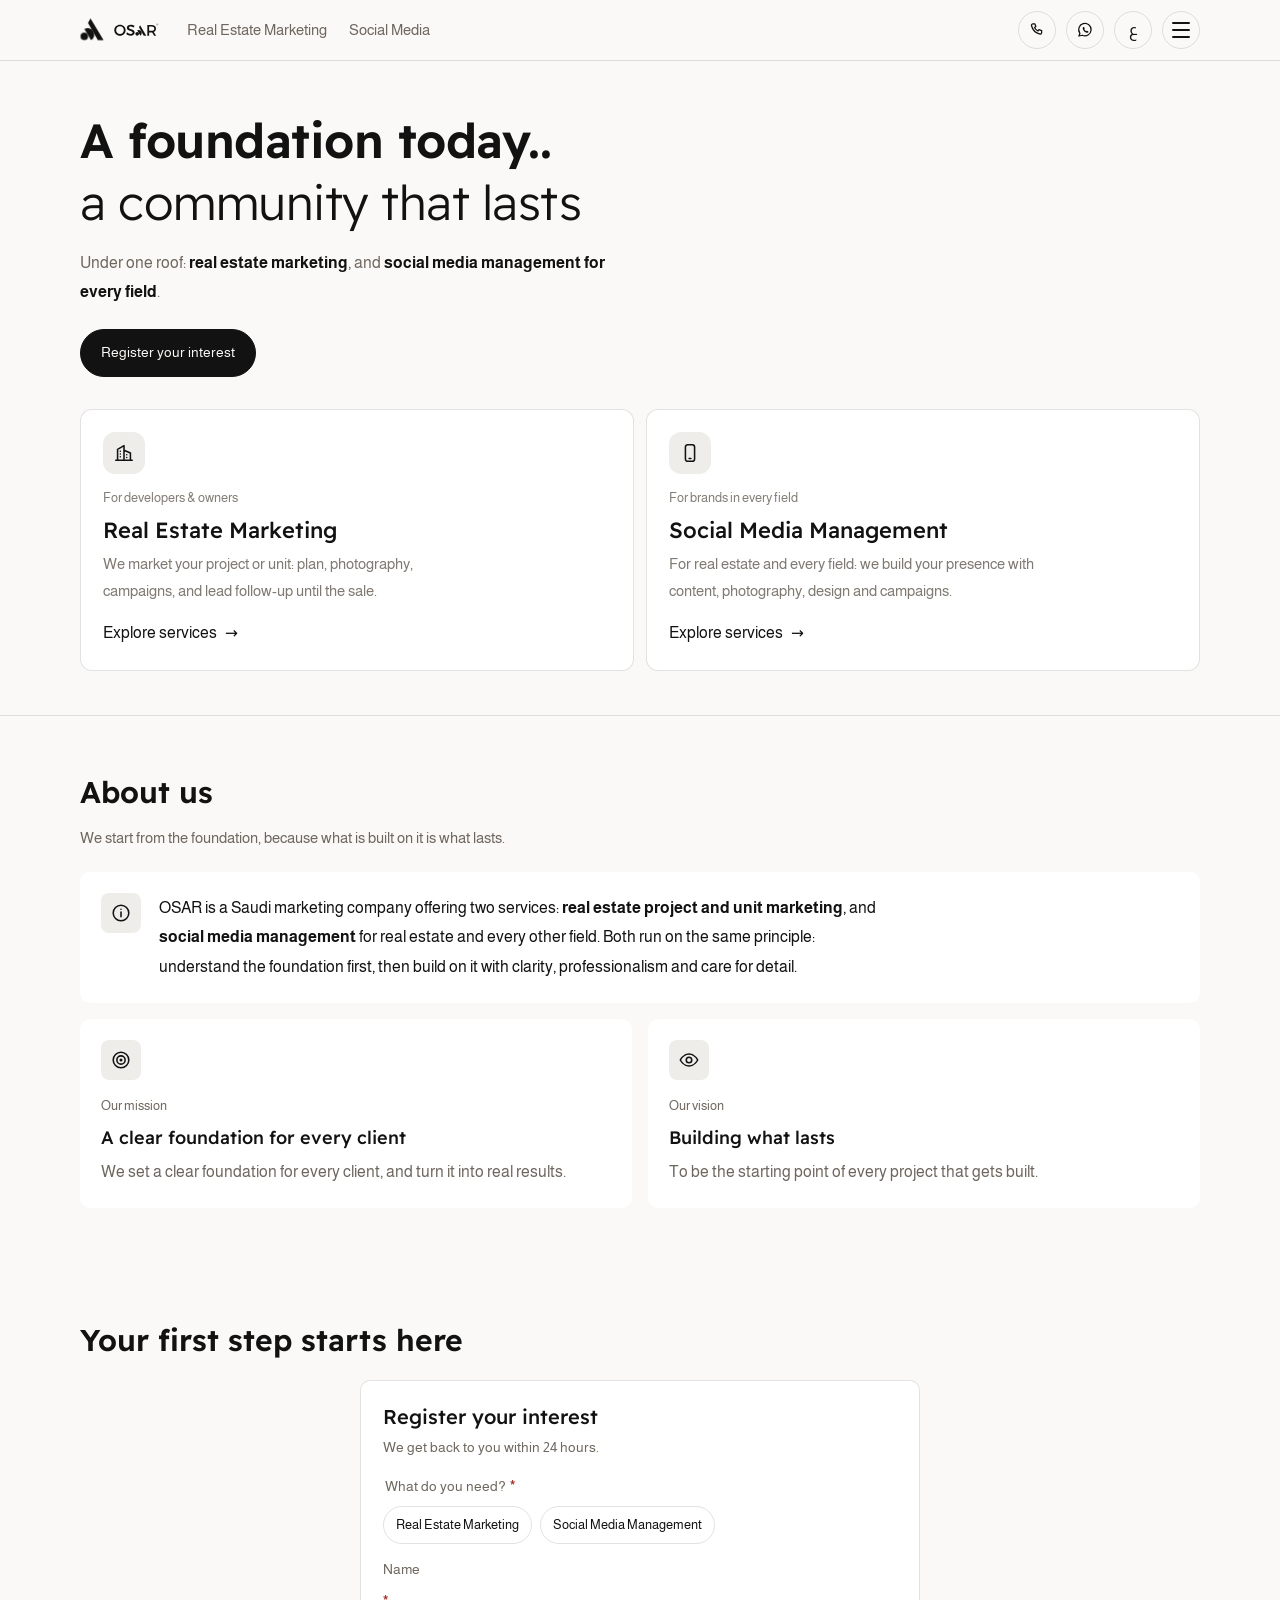
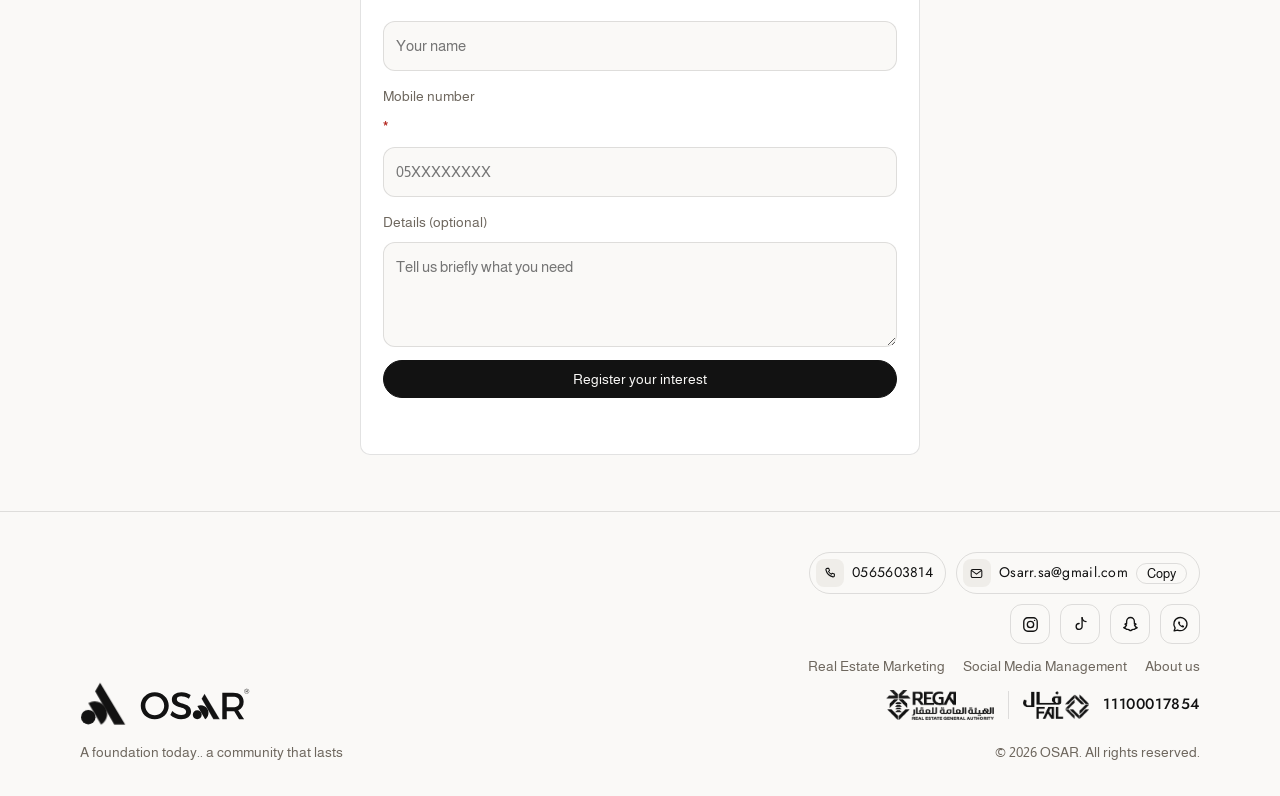
==== en/index.html @ 2b5a5355 "Show thank-you panel only after submitting Co-Authored-By: Claude Opus 5.5 <noreply@anthropic.com> C" ====
<!doctype html>
<html lang="en" dir="ltr">
<head>
<meta charset="utf-8">
<meta name="viewport" content="width=device-width, initial-scale=1, viewport-fit=cover">
<title>OSAR | أوسار</title>
<meta name="claude:viewport-fit-sides" content="cover">
<meta name="description" content="OSAR: real estate project marketing and social media management for every field. Built on a foundation today, for a community that lasts.">
<meta name="theme-color" content="#FFFFFF">
<meta property="og:title" content="OSAR | أوسار">
<meta property="og:description" content="A foundation today.. a community that lasts">
<link rel="icon" href="data:image/svg+xml,%3Csvg%20xmlns%3D%22http%3A//www.w3.org/2000/svg%22%20viewBox%3D%22300%20310%20480%20480%22%3E%3Crect%20x%3D%22300%22%20y%3D%22310%22%20width%3D%22480%22%20height%3D%22480%22%20rx%3D%2290%22%20fill%3D%22%230B0A09%22/%3E%3Cg%20fill%3D%22%23F4EEE9%22%3E%3Ccircle%20cx%3D%22412%22%20cy%3D%22656%22%20r%3D%2263%22/%3E%3Cpath%20d%3D%22M413%20534%20A108%20108%200%200%201%20523%20720%20Z%22/%3E%3Cpath%20d%3D%22M515%20357%20L733%20720%20L638%20720%20L472%20432%20Z%22/%3E%3C/g%3E%0A%3C/svg%3E">
<link rel="preconnect" href="https://fonts.googleapis.com">
<link rel="preconnect" href="https://fonts.gstatic.com" crossorigin>
<link rel="stylesheet" href="https://fonts.googleapis.com/css2?family=Readex+Pro:wght@300;400;500;600&family=Almarai:wght@300;400;700&family=Jost:wght@400;500&display=swap">
<link rel="stylesheet" href="../site.css?v=1793623449">
</head>
<body class="home" data-page="Home">
<div class="intro" id="intro" aria-hidden="true"><div class="intro-in">
  <svg class="im" viewBox="340 350 400 380" xmlns="http://www.w3.org/2000/svg"><g fill="currentColor"><path class="i-beam" d="M515 357 L733 720 L638 720 L472 432 Z"/><path class="i-half" d="M413 534 A108 108 0 0 1 523 720 Z"/><circle class="i-circle" cx="412" cy="656" r="63"/></g></svg>
</div></div>
<script>try{if(sessionStorage.getItem('osarIntro')){document.getElementById('intro').remove();document.documentElement.classList.add('no-intro')}else sessionStorage.setItem('osarIntro','1')}catch(e){}</script><script>(function(){var d=document.documentElement,splash=!!document.getElementById("intro"),wait=splash?2300:0;function go(){setTimeout(function(){requestAnimationFrame(function(){d.classList.add("ready")})},wait)}if(document.readyState==="complete")go();else addEventListener("load",go);setTimeout(function(){d.classList.add("ready")},wait+1800)})()</script>
<header class="top band">
  <div class="wrap nav">
    <div class="nav-start">
      <a class="brand" href="./" aria-label="OSAR home"><span class="logo-anim" aria-hidden="true"><svg viewBox="340 350 400 380" xmlns="http://www.w3.org/2000/svg"><g fill="currentColor"><path class="l-beam" d="M515 357 L733 720 L638 720 L472 432 Z"/><path class="l-half" d="M413 534 A108 108 0 0 1 523 720 Z"/><circle class="l-circle" cx="412" cy="656" r="63"/></g></svg></span><span class="logo-word"><svg aria-hidden="true" focusable="false" xmlns="http://www.w3.org/2000/svg" xmlns:xlink="http://www.w3.org/1999/xlink" viewBox="247 455 586 171">
<path fill-rule="nonzero" fill="currentColor" fill-opacity="1" stroke-width="0.972" stroke-linecap="butt" stroke-linejoin="miter" stroke="rgb(98.799133%, 98.799133%, 98.799133%)" stroke-opacity="1" stroke-miterlimit="10" d="M -0.00151875 -0.00020625 L -15.595269 -27.172081 L 46.889106 -135.855675 L 81.201606 -135.855675 Z M -0.00151875 -0.00020625 " transform="matrix(1, 0, 0, -1, 590.7398, 485.3162)"/>
<path fill-rule="nonzero" fill="currentColor" fill-opacity="1" d="M 552.507812 551.027344 L 593.933594 621.484375 C 611.984375 609.164062 617.246094 584.652344 606.046875 566.242188 C 595.085938 548.21875 571.632812 541.445312 552.507812 551.027344 "/>
<path fill-rule="nonzero" fill="currentColor" fill-opacity="1" d="M 575.820312 597.390625 C 575.820312 610.523438 565.171875 621.171875 552.039062 621.171875 C 538.902344 621.171875 528.253906 610.523438 528.253906 597.390625 C 528.253906 584.257812 538.902344 573.609375 552.039062 573.609375 C 565.171875 573.609375 575.820312 584.257812 575.820312 597.390625 "/>
<path fill-rule="nonzero" fill="currentColor" fill-opacity="1" d="M 275.125 549.136719 C 275.125 577.472656 298.234375 599.980469 325.769531 599.980469 C 353.300781 599.980469 375.808594 577.472656 375.808594 549.136719 C 375.808594 521 353.300781 498.894531 325.769531 498.894531 C 298.035156 498.894531 275.125 521 275.125 549.136719 M 400.128906 549.136719 C 400.128906 589.734375 367.570312 621.484375 325.566406 621.484375 C 283.566406 621.484375 251.007812 589.734375 251.007812 549.136719 C 251.007812 508.539062 283.566406 477.390625 325.566406 477.390625 C 367.570312 477.390625 400.128906 508.742188 400.128906 549.136719 "/>
<path fill-rule="nonzero" fill="currentColor" fill-opacity="1" d="M 466.210938 499.496094 C 452.34375 499.496094 443.300781 504.921875 443.300781 514.570312 C 443.300781 545.71875 519.265625 529.039062 519.066406 580.085938 C 519.066406 605.40625 496.960938 621.082031 466.011719 621.082031 C 443.902344 621.082031 423.003906 612.039062 408.53125 598.574219 L 418.78125 578.074219 C 433.253906 591.539062 451.339844 598.976562 466.414062 598.976562 C 482.890625 598.976562 492.738281 592.34375 492.738281 581.292969 C 492.738281 549.539062 416.773438 567.222656 416.773438 516.578125 C 416.773438 492.460938 437.472656 476.988281 468.019531 476.988281 C 486.308594 476.988281 504.195312 483.019531 517.257812 491.65625 L 507.410156 512.558594 C 492.136719 503.316406 476.863281 499.496094 466.210938 499.496094 "/>
<path fill-rule="nonzero" fill="currentColor" fill-opacity="1" d="M 742.558594 557.367188 C 764.265625 557.367188 776.722656 548.121094 776.722656 529.027344 C 776.722656 510.539062 764.265625 501.699219 742.558594 501.699219 L 709.199219 501.699219 L 709.199219 557.367188 Z M 774.714844 621.074219 L 748.992188 578.46875 C 746.980469 578.667969 744.769531 578.667969 742.558594 578.667969 L 709.199219 578.667969 L 709.199219 621.074219 L 685.484375 621.074219 L 685.484375 480.394531 L 742.558594 480.394531 C 778.535156 480.394531 799.234375 497.878906 799.234375 528.425781 C 799.234375 550.933594 788.78125 566.8125 770.09375 574.046875 L 801.644531 621.074219 Z M 774.714844 621.074219 "/>
<path fill-rule="nonzero" fill="currentColor" fill-opacity="1" d="M 815.589844 459.925781 C 808.980469 459.925781 803.601562 465.304688 803.601562 471.914062 C 803.601562 478.527344 808.980469 483.90625 815.589844 483.90625 C 822.203125 483.90625 827.582031 478.527344 827.582031 471.914062 C 827.582031 465.304688 822.203125 459.925781 815.589844 459.925781 M 815.589844 485.316406 C 808.199219 485.316406 802.191406 479.304688 802.191406 471.914062 C 802.191406 464.527344 808.199219 458.515625 815.589844 458.515625 C 822.980469 458.515625 828.992188 464.527344 828.992188 471.914062 C 828.992188 479.304688 822.980469 485.316406 815.589844 485.316406 "/>
<path fill-rule="nonzero" fill="currentColor" fill-opacity="1" d="M 812.566406 471.414062 L 816.105469 471.414062 C 817.179688 471.414062 817.980469 471.191406 818.511719 470.742188 C 819.039062 470.289062 819.304688 469.621094 819.304688 468.734375 C 819.304688 467.859375 819.042969 467.195312 818.519531 466.738281 C 817.996094 466.28125 817.191406 466.050781 816.105469 466.050781 L 812.566406 466.050781 Z M 810.957031 479.269531 C 810.800781 479.269531 810.675781 479.222656 810.589844 479.128906 C 810.507812 479.035156 810.464844 478.917969 810.464844 478.777344 L 810.464844 464.761719 C 810.464844 464.605469 810.507812 464.480469 810.589844 464.386719 C 810.675781 464.292969 810.800781 464.25 810.957031 464.25 L 816.191406 464.25 C 817.808594 464.25 819.089844 464.628906 820.03125 465.386719 C 820.976562 466.144531 821.449219 467.265625 821.449219 468.753906 C 821.449219 469.855469 821.175781 470.753906 820.625 471.445312 C 820.074219 472.140625 819.324219 472.625 818.382812 472.894531 L 821.6875 478.605469 C 821.730469 478.6875 821.75 478.769531 821.75 478.839844 C 821.75 478.953125 821.703125 479.054688 821.609375 479.140625 C 821.519531 479.226562 821.414062 479.269531 821.300781 479.269531 L 820.269531 479.269531 C 820.023438 479.269531 819.847656 479.203125 819.734375 479.074219 C 819.617188 478.949219 819.519531 478.820312 819.433594 478.6875 L 816.320312 473.238281 L 812.566406 473.238281 L 812.566406 478.777344 C 812.566406 478.917969 812.519531 479.035156 812.425781 479.128906 C 812.335938 479.222656 812.207031 479.269531 812.050781 479.269531 Z M 810.957031 479.269531 "/>
</svg>
</span></a>
      <nav class="switch" aria-label="OSAR sections"><a href="realestate.html">Real Estate Marketing</a><a href="social.html">Social Media</a></nav>
    </div>
    <div class="nav-end">
      <a class="quick" href="tel:0565603814" aria-label="Call OSAR 0565603814" data-tip="Call"><svg viewBox="0 0 24 24" fill="none" stroke="currentColor" stroke-width="1.7" stroke-linecap="round" stroke-linejoin="round" aria-hidden="true"><path d="M6.6 3.8h2.6l1.3 3.6-1.8 1.2a11 11 0 0 0 4.7 4.7l1.2-1.8 3.6 1.3v2.6a2 2 0 0 1-2.2 2A15.5 15.5 0 0 1 4.6 6a2 2 0 0 1 2-2.2z"/></svg></a>
      <a class="quick qwa" href="https://wa.me/966565603814" data-wa target="_blank" rel="noopener" aria-label="OSAR on WhatsApp" data-tip="WhatsApp"><svg viewBox="0 0 24 24" fill="none" stroke="currentColor" stroke-width="1.7" stroke-linecap="round" stroke-linejoin="round" aria-hidden="true"><path d="M4 20l1.2-3.6A8.3 8.3 0 1 1 8.4 19z"/><path d="M9.2 8.6c.2-.5.6-.5.9-.5h.4c.2 0 .4.1.5.4l.6 1.4c.1.2 0 .5-.1.6l-.5.6c.6 1.1 1.4 1.9 2.5 2.5l.6-.5c.2-.2.4-.2.6-.1l1.4.6c.3.1.4.3.4.5v.4c0 .3-.1.7-.5.9-.5.3-1.4.5-2.8-.1a8.6 8.6 0 0 1-3.8-3.8c-.6-1.4-.4-2.3-.1-2.8z" fill="currentColor" stroke="none"/></svg></a>
      <a class="lang" href="../" hreflang="ar" aria-label="العربية">ع</a>
      <button class="burger" id="burger" type="button" aria-label="Menu" aria-controls="drawer" aria-expanded="false"><span></span><span></span><span></span></button>
    </div>
  </div>
</header>
<div class="scrim" id="scrim"></div>
<aside class="drawer" id="drawer" aria-label="Menu" aria-hidden="true">
  <div class="drawer-head"><a href="./" aria-label="Home" class="dh-logo"><svg viewBox="340 350 400 380" xmlns="http://www.w3.org/2000/svg" aria-hidden="true"><g fill="currentColor"><circle class="m-circle" cx="412" cy="656" r="63"/><path class="m-half" d="M413 534 A108 108 0 0 1 523 720 Z"/><path class="m-beam" d="M515 357 L733 720 L638 720 L472 432 Z"/></g></svg><svg aria-hidden="true" focusable="false" xmlns="http://www.w3.org/2000/svg" xmlns:xlink="http://www.w3.org/1999/xlink" viewBox="247 455 586 171">
<path fill-rule="nonzero" fill="currentColor" fill-opacity="1" stroke-width="0.972" stroke-linecap="butt" stroke-linejoin="miter" stroke="rgb(98.799133%, 98.799133%, 98.799133%)" stroke-opacity="1" stroke-miterlimit="10" d="M -0.00151875 -0.00020625 L -15.595269 -27.172081 L 46.889106 -135.855675 L 81.201606 -135.855675 Z M -0.00151875 -0.00020625 " transform="matrix(1, 0, 0, -1, 590.7398, 485.3162)"/>
<path fill-rule="nonzero" fill="currentColor" fill-opacity="1" d="M 552.507812 551.027344 L 593.933594 621.484375 C 611.984375 609.164062 617.246094 584.652344 606.046875 566.242188 C 595.085938 548.21875 571.632812 541.445312 552.507812 551.027344 "/>
<path fill-rule="nonzero" fill="currentColor" fill-opacity="1" d="M 575.820312 597.390625 C 575.820312 610.523438 565.171875 621.171875 552.039062 621.171875 C 538.902344 621.171875 528.253906 610.523438 528.253906 597.390625 C 528.253906 584.257812 538.902344 573.609375 552.039062 573.609375 C 565.171875 573.609375 575.820312 584.257812 575.820312 597.390625 "/>
<path fill-rule="nonzero" fill="currentColor" fill-opacity="1" d="M 275.125 549.136719 C 275.125 577.472656 298.234375 599.980469 325.769531 599.980469 C 353.300781 599.980469 375.808594 577.472656 375.808594 549.136719 C 375.808594 521 353.300781 498.894531 325.769531 498.894531 C 298.035156 498.894531 275.125 521 275.125 549.136719 M 400.128906 549.136719 C 400.128906 589.734375 367.570312 621.484375 325.566406 621.484375 C 283.566406 621.484375 251.007812 589.734375 251.007812 549.136719 C 251.007812 508.539062 283.566406 477.390625 325.566406 477.390625 C 367.570312 477.390625 400.128906 508.742188 400.128906 549.136719 "/>
<path fill-rule="nonzero" fill="currentColor" fill-opacity="1" d="M 466.210938 499.496094 C 452.34375 499.496094 443.300781 504.921875 443.300781 514.570312 C 443.300781 545.71875 519.265625 529.039062 519.066406 580.085938 C 519.066406 605.40625 496.960938 621.082031 466.011719 621.082031 C 443.902344 621.082031 423.003906 612.039062 408.53125 598.574219 L 418.78125 578.074219 C 433.253906 591.539062 451.339844 598.976562 466.414062 598.976562 C 482.890625 598.976562 492.738281 592.34375 492.738281 581.292969 C 492.738281 549.539062 416.773438 567.222656 416.773438 516.578125 C 416.773438 492.460938 437.472656 476.988281 468.019531 476.988281 C 486.308594 476.988281 504.195312 483.019531 517.257812 491.65625 L 507.410156 512.558594 C 492.136719 503.316406 476.863281 499.496094 466.210938 499.496094 "/>
<path fill-rule="nonzero" fill="currentColor" fill-opacity="1" d="M 742.558594 557.367188 C 764.265625 557.367188 776.722656 548.121094 776.722656 529.027344 C 776.722656 510.539062 764.265625 501.699219 742.558594 501.699219 L 709.199219 501.699219 L 709.199219 557.367188 Z M 774.714844 621.074219 L 748.992188 578.46875 C 746.980469 578.667969 744.769531 578.667969 742.558594 578.667969 L 709.199219 578.667969 L 709.199219 621.074219 L 685.484375 621.074219 L 685.484375 480.394531 L 742.558594 480.394531 C 778.535156 480.394531 799.234375 497.878906 799.234375 528.425781 C 799.234375 550.933594 788.78125 566.8125 770.09375 574.046875 L 801.644531 621.074219 Z M 774.714844 621.074219 "/>
<path fill-rule="nonzero" fill="currentColor" fill-opacity="1" d="M 815.589844 459.925781 C 808.980469 459.925781 803.601562 465.304688 803.601562 471.914062 C 803.601562 478.527344 808.980469 483.90625 815.589844 483.90625 C 822.203125 483.90625 827.582031 478.527344 827.582031 471.914062 C 827.582031 465.304688 822.203125 459.925781 815.589844 459.925781 M 815.589844 485.316406 C 808.199219 485.316406 802.191406 479.304688 802.191406 471.914062 C 802.191406 464.527344 808.199219 458.515625 815.589844 458.515625 C 822.980469 458.515625 828.992188 464.527344 828.992188 471.914062 C 828.992188 479.304688 822.980469 485.316406 815.589844 485.316406 "/>
<path fill-rule="nonzero" fill="currentColor" fill-opacity="1" d="M 812.566406 471.414062 L 816.105469 471.414062 C 817.179688 471.414062 817.980469 471.191406 818.511719 470.742188 C 819.039062 470.289062 819.304688 469.621094 819.304688 468.734375 C 819.304688 467.859375 819.042969 467.195312 818.519531 466.738281 C 817.996094 466.28125 817.191406 466.050781 816.105469 466.050781 L 812.566406 466.050781 Z M 810.957031 479.269531 C 810.800781 479.269531 810.675781 479.222656 810.589844 479.128906 C 810.507812 479.035156 810.464844 478.917969 810.464844 478.777344 L 810.464844 464.761719 C 810.464844 464.605469 810.507812 464.480469 810.589844 464.386719 C 810.675781 464.292969 810.800781 464.25 810.957031 464.25 L 816.191406 464.25 C 817.808594 464.25 819.089844 464.628906 820.03125 465.386719 C 820.976562 466.144531 821.449219 467.265625 821.449219 468.753906 C 821.449219 469.855469 821.175781 470.753906 820.625 471.445312 C 820.074219 472.140625 819.324219 472.625 818.382812 472.894531 L 821.6875 478.605469 C 821.730469 478.6875 821.75 478.769531 821.75 478.839844 C 821.75 478.953125 821.703125 479.054688 821.609375 479.140625 C 821.519531 479.226562 821.414062 479.269531 821.300781 479.269531 L 820.269531 479.269531 C 820.023438 479.269531 819.847656 479.203125 819.734375 479.074219 C 819.617188 478.949219 819.519531 478.820312 819.433594 478.6875 L 816.320312 473.238281 L 812.566406 473.238281 L 812.566406 478.777344 C 812.566406 478.917969 812.519531 479.035156 812.425781 479.128906 C 812.335938 479.222656 812.207031 479.269531 812.050781 479.269531 Z M 810.957031 479.269531 "/>
</svg>
</a><button class="x" type="button" aria-label="Close menu">×</button></div>
  <nav>
    <a class="door re" href="realestate.html"><span class="di"><svg viewBox="0 0 24 24" fill="none" stroke="currentColor" stroke-width="1.7" stroke-linecap="round" stroke-linejoin="round" aria-hidden="true"><path d="M5 20V8l7-4v16M12 20V9l7 3v8M3 20h18M8 10v.01M8 13v.01M8 16v.01M15 14v.01M15 17v.01"/></svg></span><span><b>Real Estate Marketing</b><small>Marketing real estate projects and units</small></span></a>
    <a class="door sm" href="social.html"><span class="di"><svg viewBox="0 0 24 24" fill="none" stroke="currentColor" stroke-width="1.7" stroke-linecap="round" stroke-linejoin="round" aria-hidden="true"><rect x="7" y="3" width="10" height="18" rx="2.5"/><path d="M11 18h2"/></svg></span><span><b>Social Media Management</b><small>For real estate and every field</small></span></a>
    <a class="lnk" href="./#about"><span class="li"><svg viewBox="0 0 24 24" fill="none" stroke="currentColor" stroke-width="1.7" stroke-linecap="round" stroke-linejoin="round" aria-hidden="true"><circle cx="12" cy="12" r="8.5"/><path d="M12 11v5M12 8v.01"/></svg></span>About us</a>
    <a class="lnk" href="./#mission"><span class="li"><svg viewBox="0 0 24 24" fill="none" stroke="currentColor" stroke-width="1.7" stroke-linecap="round" stroke-linejoin="round" aria-hidden="true"><circle cx="12" cy="12" r="8.5"/><circle cx="12" cy="12" r="4.5"/><circle cx="12" cy="12" r=".8" fill="currentColor"/></svg></span>Mission & vision</a>
    <a class="lnk" href="#interest"><span class="li"><svg viewBox="0 0 24 24" fill="none" stroke="currentColor" stroke-width="1.7" stroke-linecap="round" stroke-linejoin="round" aria-hidden="true"><path d="M8 12.5V6.5a1.5 1.5 0 0 1 3 0v5M11 11V5a1.5 1.5 0 0 1 3 0v6M14 11V6.5a1.5 1.5 0 0 1 3 0V14a6 6 0 0 1-6 6h-.5A5.5 5.5 0 0 1 5.2 16.6L3.8 13a1.5 1.5 0 0 1 2.7-1.3L8 14"/></svg></span>Register your interest</a>
    <a class="lnk" href="#contact"><span class="li"><svg viewBox="0 0 24 24" fill="none" stroke="currentColor" stroke-width="1.7" stroke-linecap="round" stroke-linejoin="round" aria-hidden="true"><path d="M6.6 3.8h2.6l1.3 3.6-1.8 1.2a11 11 0 0 0 4.7 4.7l1.2-1.8 3.6 1.3v2.6a2 2 0 0 1-2.2 2A15.5 15.5 0 0 1 4.6 6a2 2 0 0 1 2-2.2z"/></svg></span>Contact us</a>
  </nav>
  <div style="margin-top:auto;padding-top:24px"><div class="socials"><a class="so so-ig" href="https://www.instagram.com/osar_sa/" target="_blank" rel="noopener" aria-label="Instagram @OSAR_SA" data-tip="Instagram"><svg viewBox="0 0 24 24" fill="none" stroke="currentColor" stroke-width="1.7" stroke-linecap="round" stroke-linejoin="round" aria-hidden="true"><rect x="3.5" y="3.5" width="17" height="17" rx="5"/><circle cx="12" cy="12" r="4"/><circle cx="17.2" cy="6.8" r=".9" fill="currentColor" stroke="none"/></svg></a><a class="so so-tt" href="https://www.tiktok.com/@osar_sa" target="_blank" rel="noopener" aria-label="TikTok @OSAR_SA" data-tip="TikTok"><svg viewBox="0 0 24 24" fill="none" stroke="currentColor" stroke-width="1.7" stroke-linecap="round" stroke-linejoin="round" aria-hidden="true"><path d="M14 3.5v11a3.75 3.75 0 1 1-3.75-3.75"/><path d="M14 3.5c.4 2.6 2.4 4.6 5 4.8"/></svg></a><a class="so so-sc" href="https://www.snapchat.com/add/osar_sa" target="_blank" rel="noopener" aria-label="Snapchat @OSAR_SA" data-tip="Snapchat"><svg viewBox="0 0 24 24" fill="none" stroke="currentColor" stroke-width="1.7" stroke-linecap="round" stroke-linejoin="round" aria-hidden="true"><path d="M12 3.2c-2.9 0-4.9 2.1-4.9 5v2.4l-1.7.6c-.5.2-.4.8.1 1l1.5.4c-.6 1.6-1.9 2.9-3.5 3.5.4.7 1.7.9 2.6 1 .2.6.3 1.1 1 1.1.8 0 1.6-.4 2.6.2 1 .6 1.6 1.4 2.3 1.4s1.3-.8 2.3-1.4c1-.6 1.8-.2 2.6-.2.7 0 .8-.5 1-1.1.9-.1 2.2-.3 2.6-1-1.6-.6-2.9-1.9-3.5-3.5l1.5-.4c.5-.2.6-.8.1-1l-1.7-.6V8.2c0-2.9-2-5-4.9-5z"/></svg></a><a class="so so-wa" href="https://wa.me/966565603814" target="_blank" rel="noopener" aria-label="WhatsApp @OSAR_SA" data-tip="WhatsApp" data-wa><svg viewBox="0 0 24 24" fill="none" stroke="currentColor" stroke-width="1.7" stroke-linecap="round" stroke-linejoin="round" aria-hidden="true"><path d="M4 20l1.2-3.6A8.3 8.3 0 1 1 8.4 19z"/><path d="M9.2 8.6c.2-.5.6-.5.9-.5h.4c.2 0 .4.1.5.4l.6 1.4c.1.2 0 .5-.1.6l-.5.6c.6 1.1 1.4 1.9 2.5 2.5l.6-.5c.2-.2.4-.2.6-.1l1.4.6c.3.1.4.3.4.5v.4c0 .3-.1.7-.5.9-.5.3-1.4.5-2.8-.1a8.6 8.6 0 0 1-3.8-3.8c-.6-1.4-.4-2.3-.1-2.8z" fill="currentColor" stroke="none"/></svg></a></div><p class="handle">@OSAR_SA</p></div>
</aside>
<main id="top">
<section class="band hero patterned">
  <div class="wrap">
    <span class="eyebrow">OSAR</span>
    <div class="hero-split"><div>
    <h1>A foundation today..<span class="soft">a community that lasts</span></h1>
    <p class="lede">Under one roof: <b>real estate marketing</b>, and <b>social media management for every field</b>.</p>
    <div class="ctas"><a class="btn btn-solid" href="#interest">Register your interest</a></div>
    </div>
    </div>
    <div class="doors">
      <a class="door-card re" href="realestate.html">
        <span class="dc-ic"><svg viewBox="0 0 24 24" fill="none" stroke="currentColor" stroke-width="1.7" stroke-linecap="round" stroke-linejoin="round" aria-hidden="true"><path d="M5 20V8l7-4v16M12 20V9l7 3v8M3 20h18M8 10v.01M8 13v.01M8 16v.01M15 14v.01M15 17v.01"/></svg></span>
        <span class="tag">For developers & owners</span>
        <h2>Real Estate Marketing</h2>
        <p>We market your project or unit: plan, photography, campaigns, and lead follow-up until the sale.</p>
        <span class="go">Explore services</span>
      </a>
      <a class="door-card sm" href="social.html">
        <span class="dc-ic"><svg viewBox="0 0 24 24" fill="none" stroke="currentColor" stroke-width="1.7" stroke-linecap="round" stroke-linejoin="round" aria-hidden="true"><rect x="7" y="3" width="10" height="18" rx="2.5"/><path d="M11 18h2"/></svg></span>
        <span class="tag">For brands in every field</span>
        <h2>Social Media Management</h2>
        <p>For real estate and every field: we build your presence with content, photography, design and campaigns.</p>
        <span class="go">Explore services</span>
      </a>
    </div>
  </div>
</section>

<section class="band block" id="about">
  <div class="wrap">
    <div class="sec-head keep"><span class="latin">About Osar</span><div><h2>About us</h2><p>We start from the foundation, because what is built on it is what lasts.</p></div></div>
    <div class="about-intro"><span class="ai"><svg viewBox="0 0 24 24" fill="none" stroke="currentColor" stroke-width="1.7" stroke-linecap="round" stroke-linejoin="round" aria-hidden="true"><circle cx="12" cy="12" r="8.5"/><path d="M12 11v5M12 8v.01"/></svg></span><p>OSAR is a Saudi marketing company offering two services: <b>real estate project and unit marketing</b>, and <b>social media management</b> for real estate and every other field. Both run on the same principle: understand the foundation first, then build on it with clarity, professionalism and care for detail.</p></div>
    <div class="mv">
      <div class="mv-card" id="mission"><span class="mv-ic"><svg viewBox="0 0 24 24" fill="none" stroke="currentColor" stroke-width="1.7" stroke-linecap="round" stroke-linejoin="round" aria-hidden="true"><circle cx="12" cy="12" r="8.5"/><circle cx="12" cy="12" r="4.5"/><circle cx="12" cy="12" r=".8" fill="currentColor"/></svg></span><span class="k">Our mission</span><h3>A clear foundation for every client</h3><p>We set a clear foundation for every client, and turn it into real results.</p></div>
      <div class="mv-card"><span class="mv-ic"><svg viewBox="0 0 24 24" fill="none" stroke="currentColor" stroke-width="1.7" stroke-linecap="round" stroke-linejoin="round" aria-hidden="true"><path d="M2.5 12S6 5.5 12 5.5 21.5 12 21.5 12 18 18.5 12 18.5 2.5 12 2.5 12z"/><circle cx="12" cy="12" r="3"/></svg></span><span class="k">Our vision</span><h3>Building what lasts</h3><p>To be the starting point of every project that gets built.</p></div>
    </div>
  </div>
</section>


<section class="band block" id="contact">
  <div class="wrap">
    <div class="sec-head"><span class="latin">Start here</span><div><h2>Your first step starts here</h2><p>Whether you have a real estate project or want a stronger brand presence, get in touch and we will start from the foundation.</p></div></div>
    <div class="contact-grid solo">
      <form class="lead" id="lead" novalidate data-path="">
        <span id="interest" style="position:absolute;top:-90px"></span>
        <h3>Register your interest</h3>
        <p class="sub">We get back to you within 24 hours.</p>
        <fieldset id="need-set"><legend>What do you need? <span class="req">*</span></legend><div class="chips"><input type="radio" name="need" id="n0" value="Real Estate Marketing" required><label for="n0">Real Estate Marketing</label><input type="radio" name="need" id="n1" value="Social Media Management" required><label for="n1">Social Media Management</label></div></fieldset>
        <label for="f-name">Name <span class="req">*</span><input id="f-name" name="name" autocomplete="name" placeholder="Your name"></label>
        <label for="f-phone">Mobile number <span class="req">*</span><input id="f-phone" name="phone" type="tel" inputmode="tel" autocomplete="tel" dir="ltr" placeholder="05XXXXXXXX" style="text-align:right"></label>
        <label for="f-msg">Details (optional)<textarea id="f-msg" name="msg" rows="3" placeholder="Tell us briefly what you need"></textarea></label>
        <input class="hp" type="text" name="website" id="f-hp" tabindex="-1" autocomplete="off" aria-hidden="true">
        <button class="btn btn-solid" type="submit" id="f-submit">Register your interest</button>
        <p class="form-note" id="f-note" aria-live="polite"></p>
      </form>
      <div class="thanks" id="thanks" hidden tabindex="-1">
        <span class="th-mark" aria-hidden="true"><svg viewBox="340 350 400 380" xmlns="http://www.w3.org/2000/svg" aria-hidden="true"><g fill="currentColor"><circle class="m-circle" cx="412" cy="656" r="63"/><path class="m-half" d="M413 534 A108 108 0 0 1 523 720 Z"/><path class="m-beam" d="M515 357 L733 720 L638 720 L472 432 Z"/></g></svg></span>
        <h3>Thank you <span id="th-name"></span>, we received your interest</h3>
        <p>The OSAR team will contact you within 24 hours.</p>
        <p class="th-phone">Direct contact: <a href="tel:0565603814" dir="ltr">0565603814</a></p>
        <p class="th-slogan">A foundation today.. a community that lasts</p>
      </div>
    </div>
  </div>
</section>
</main>
<div class="pattern-band" aria-hidden="true"></div>
<footer class="band">
  <div class="wrap foot">
    <div style="display:grid;gap:14px">
      <div class="lock" aria-label="OSAR"><span class="foot-mark"><svg viewBox="340 350 400 380" xmlns="http://www.w3.org/2000/svg" aria-hidden="true"><g fill="currentColor"><circle class="m-circle" cx="412" cy="656" r="63"/><path class="m-half" d="M413 534 A108 108 0 0 1 523 720 Z"/><path class="m-beam" d="M515 357 L733 720 L638 720 L472 432 Z"/></g></svg></span><svg aria-hidden="true" focusable="false" xmlns="http://www.w3.org/2000/svg" xmlns:xlink="http://www.w3.org/1999/xlink" viewBox="247 455 586 171">
<path fill-rule="nonzero" fill="currentColor" fill-opacity="1" stroke-width="0.972" stroke-linecap="butt" stroke-linejoin="miter" stroke="rgb(98.799133%, 98.799133%, 98.799133%)" stroke-opacity="1" stroke-miterlimit="10" d="M -0.00151875 -0.00020625 L -15.595269 -27.172081 L 46.889106 -135.855675 L 81.201606 -135.855675 Z M -0.00151875 -0.00020625 " transform="matrix(1, 0, 0, -1, 590.7398, 485.3162)"/>
<path fill-rule="nonzero" fill="currentColor" fill-opacity="1" d="M 552.507812 551.027344 L 593.933594 621.484375 C 611.984375 609.164062 617.246094 584.652344 606.046875 566.242188 C 595.085938 548.21875 571.632812 541.445312 552.507812 551.027344 "/>
<path fill-rule="nonzero" fill="currentColor" fill-opacity="1" d="M 575.820312 597.390625 C 575.820312 610.523438 565.171875 621.171875 552.039062 621.171875 C 538.902344 621.171875 528.253906 610.523438 528.253906 597.390625 C 528.253906 584.257812 538.902344 573.609375 552.039062 573.609375 C 565.171875 573.609375 575.820312 584.257812 575.820312 597.390625 "/>
<path fill-rule="nonzero" fill="currentColor" fill-opacity="1" d="M 275.125 549.136719 C 275.125 577.472656 298.234375 599.980469 325.769531 599.980469 C 353.300781 599.980469 375.808594 577.472656 375.808594 549.136719 C 375.808594 521 353.300781 498.894531 325.769531 498.894531 C 298.035156 498.894531 275.125 521 275.125 549.136719 M 400.128906 549.136719 C 400.128906 589.734375 367.570312 621.484375 325.566406 621.484375 C 283.566406 621.484375 251.007812 589.734375 251.007812 549.136719 C 251.007812 508.539062 283.566406 477.390625 325.566406 477.390625 C 367.570312 477.390625 400.128906 508.742188 400.128906 549.136719 "/>
<path fill-rule="nonzero" fill="currentColor" fill-opacity="1" d="M 466.210938 499.496094 C 452.34375 499.496094 443.300781 504.921875 443.300781 514.570312 C 443.300781 545.71875 519.265625 529.039062 519.066406 580.085938 C 519.066406 605.40625 496.960938 621.082031 466.011719 621.082031 C 443.902344 621.082031 423.003906 612.039062 408.53125 598.574219 L 418.78125 578.074219 C 433.253906 591.539062 451.339844 598.976562 466.414062 598.976562 C 482.890625 598.976562 492.738281 592.34375 492.738281 581.292969 C 492.738281 549.539062 416.773438 567.222656 416.773438 516.578125 C 416.773438 492.460938 437.472656 476.988281 468.019531 476.988281 C 486.308594 476.988281 504.195312 483.019531 517.257812 491.65625 L 507.410156 512.558594 C 492.136719 503.316406 476.863281 499.496094 466.210938 499.496094 "/>
<path fill-rule="nonzero" fill="currentColor" fill-opacity="1" d="M 742.558594 557.367188 C 764.265625 557.367188 776.722656 548.121094 776.722656 529.027344 C 776.722656 510.539062 764.265625 501.699219 742.558594 501.699219 L 709.199219 501.699219 L 709.199219 557.367188 Z M 774.714844 621.074219 L 748.992188 578.46875 C 746.980469 578.667969 744.769531 578.667969 742.558594 578.667969 L 709.199219 578.667969 L 709.199219 621.074219 L 685.484375 621.074219 L 685.484375 480.394531 L 742.558594 480.394531 C 778.535156 480.394531 799.234375 497.878906 799.234375 528.425781 C 799.234375 550.933594 788.78125 566.8125 770.09375 574.046875 L 801.644531 621.074219 Z M 774.714844 621.074219 "/>
<path fill-rule="nonzero" fill="currentColor" fill-opacity="1" d="M 815.589844 459.925781 C 808.980469 459.925781 803.601562 465.304688 803.601562 471.914062 C 803.601562 478.527344 808.980469 483.90625 815.589844 483.90625 C 822.203125 483.90625 827.582031 478.527344 827.582031 471.914062 C 827.582031 465.304688 822.203125 459.925781 815.589844 459.925781 M 815.589844 485.316406 C 808.199219 485.316406 802.191406 479.304688 802.191406 471.914062 C 802.191406 464.527344 808.199219 458.515625 815.589844 458.515625 C 822.980469 458.515625 828.992188 464.527344 828.992188 471.914062 C 828.992188 479.304688 822.980469 485.316406 815.589844 485.316406 "/>
<path fill-rule="nonzero" fill="currentColor" fill-opacity="1" d="M 812.566406 471.414062 L 816.105469 471.414062 C 817.179688 471.414062 817.980469 471.191406 818.511719 470.742188 C 819.039062 470.289062 819.304688 469.621094 819.304688 468.734375 C 819.304688 467.859375 819.042969 467.195312 818.519531 466.738281 C 817.996094 466.28125 817.191406 466.050781 816.105469 466.050781 L 812.566406 466.050781 Z M 810.957031 479.269531 C 810.800781 479.269531 810.675781 479.222656 810.589844 479.128906 C 810.507812 479.035156 810.464844 478.917969 810.464844 478.777344 L 810.464844 464.761719 C 810.464844 464.605469 810.507812 464.480469 810.589844 464.386719 C 810.675781 464.292969 810.800781 464.25 810.957031 464.25 L 816.191406 464.25 C 817.808594 464.25 819.089844 464.628906 820.03125 465.386719 C 820.976562 466.144531 821.449219 467.265625 821.449219 468.753906 C 821.449219 469.855469 821.175781 470.753906 820.625 471.445312 C 820.074219 472.140625 819.324219 472.625 818.382812 472.894531 L 821.6875 478.605469 C 821.730469 478.6875 821.75 478.769531 821.75 478.839844 C 821.75 478.953125 821.703125 479.054688 821.609375 479.140625 C 821.519531 479.226562 821.414062 479.269531 821.300781 479.269531 L 820.269531 479.269531 C 820.023438 479.269531 819.847656 479.203125 819.734375 479.074219 C 819.617188 478.949219 819.519531 478.820312 819.433594 478.6875 L 816.320312 473.238281 L 812.566406 473.238281 L 812.566406 478.777344 C 812.566406 478.917969 812.519531 479.035156 812.425781 479.128906 C 812.335938 479.222656 812.207031 479.269531 812.050781 479.269531 Z M 810.957031 479.269531 "/>
</svg>
</div>
      <span>A foundation today.. a community that lasts</span>
    </div>
    <div style="display:grid;gap:10px;justify-items:end">
      <div class="foot-contact">
        <a href="tel:0565603814"><span class="ri"><svg viewBox="0 0 24 24" fill="none" stroke="currentColor" stroke-width="1.7" stroke-linecap="round" stroke-linejoin="round" aria-hidden="true"><path d="M6.6 3.8h2.6l1.3 3.6-1.8 1.2a11 11 0 0 0 4.7 4.7l1.2-1.8 3.6 1.3v2.6a2 2 0 0 1-2.2 2A15.5 15.5 0 0 1 4.6 6a2 2 0 0 1 2-2.2z"/></svg></span><span class="v" data-phone>0565603814</span></a>
        <span class="fe"><span class="ri"><svg viewBox="0 0 24 24" fill="none" stroke="currentColor" stroke-width="1.7" stroke-linecap="round" stroke-linejoin="round" aria-hidden="true"><rect x="3.5" y="5.5" width="17" height="13" rx="2.5"/><path d="M4 7l8 6 8-6"/></svg></span><span class="v" data-email>Osarr.sa@gmail.com</span><button class="mini" type="button" data-copy="email">Copy</button></span>
      </div>
      <div class="socials"><a class="so so-ig" href="https://www.instagram.com/osar_sa/" target="_blank" rel="noopener" aria-label="Instagram @OSAR_SA" data-tip="Instagram"><svg viewBox="0 0 24 24" fill="none" stroke="currentColor" stroke-width="1.7" stroke-linecap="round" stroke-linejoin="round" aria-hidden="true"><rect x="3.5" y="3.5" width="17" height="17" rx="5"/><circle cx="12" cy="12" r="4"/><circle cx="17.2" cy="6.8" r=".9" fill="currentColor" stroke="none"/></svg></a><a class="so so-tt" href="https://www.tiktok.com/@osar_sa" target="_blank" rel="noopener" aria-label="TikTok @OSAR_SA" data-tip="TikTok"><svg viewBox="0 0 24 24" fill="none" stroke="currentColor" stroke-width="1.7" stroke-linecap="round" stroke-linejoin="round" aria-hidden="true"><path d="M14 3.5v11a3.75 3.75 0 1 1-3.75-3.75"/><path d="M14 3.5c.4 2.6 2.4 4.6 5 4.8"/></svg></a><a class="so so-sc" href="https://www.snapchat.com/add/osar_sa" target="_blank" rel="noopener" aria-label="Snapchat @OSAR_SA" data-tip="Snapchat"><svg viewBox="0 0 24 24" fill="none" stroke="currentColor" stroke-width="1.7" stroke-linecap="round" stroke-linejoin="round" aria-hidden="true"><path d="M12 3.2c-2.9 0-4.9 2.1-4.9 5v2.4l-1.7.6c-.5.2-.4.8.1 1l1.5.4c-.6 1.6-1.9 2.9-3.5 3.5.4.7 1.7.9 2.6 1 .2.6.3 1.1 1 1.1.8 0 1.6-.4 2.6.2 1 .6 1.6 1.4 2.3 1.4s1.3-.8 2.3-1.4c1-.6 1.8-.2 2.6-.2.7 0 .8-.5 1-1.1.9-.1 2.2-.3 2.6-1-1.6-.6-2.9-1.9-3.5-3.5l1.5-.4c.5-.2.6-.8.1-1l-1.7-.6V8.2c0-2.9-2-5-4.9-5z"/></svg></a><a class="so so-wa" href="https://wa.me/966565603814" target="_blank" rel="noopener" aria-label="WhatsApp @OSAR_SA" data-tip="WhatsApp" data-wa><svg viewBox="0 0 24 24" fill="none" stroke="currentColor" stroke-width="1.7" stroke-linecap="round" stroke-linejoin="round" aria-hidden="true"><path d="M4 20l1.2-3.6A8.3 8.3 0 1 1 8.4 19z"/><path d="M9.2 8.6c.2-.5.6-.5.9-.5h.4c.2 0 .4.1.5.4l.6 1.4c.1.2 0 .5-.1.6l-.5.6c.6 1.1 1.4 1.9 2.5 2.5l.6-.5c.2-.2.4-.2.6-.1l1.4.6c.3.1.4.3.4.5v.4c0 .3-.1.7-.5.9-.5.3-1.4.5-2.8-.1a8.6 8.6 0 0 1-3.8-3.8c-.6-1.4-.4-2.3-.1-2.8z" fill="currentColor" stroke="none"/></svg></a></div>
      <nav class="foot-links"><a href="realestate.html">Real Estate Marketing</a><a href="social.html">Social Media Management</a><a href="./#about">About us</a></nav>
      <div class="legal-badge"><img src="[data-uri]" alt="Real Estate General Authority" class="lg-rega"><span class="sep"></span><img src="[data-uri]" alt="FAL license" class="lg-fal"><b class="fal-no">11100017854</b></div>
      <div class="legal foot-links" id="legal"></div>
      <span>© <span data-year>2026</span> OSAR. All rights reserved.</span>
    </div>
  </div>
</footer>
<script src="../site.en.js?v=1793623449"></script>
</body>
</html>
---- site.css ----
/* أوسار — نظام الألوان والخطوط
   Layout: deep petrol ground with an aurora of the two arms — teal for real estate, violet for social media.
   A "foundation line" runs under every section; the brand mark is the hero. */
:root{
  --ground:#0A0A0A;      /* petrol base, replaces black */
  --ground-2:#131313;    /* raised surface */
  --ground-3:#1C1C1C;    /* cards / inputs */
  --cream:#F4EEE9;       /* brand cream from the logo */
  --cream-dim:#A8A6A3;   /* secondary text on petrol */
  --line:rgba(244,238,233,.12);
  --teal:#F4EEE9;        /* real estate arm */
  --teal-deep:#262626;
  --violet:#F4EEE9;      /* social media arm */
  --violet-deep:#1A1A1A;
  --accent:var(--cream);
  --f-display:"Alexandria","IBM Plex Sans Arabic",system-ui,sans-serif;
  --f-body:"IBM Plex Sans Arabic","Segoe UI",Tahoma,system-ui,sans-serif;
  --f-latin:"Jost","Futura","Century Gothic",system-ui,sans-serif;
  --w:1120px;
  color-scheme:dark;
}
body.re{--accent:var(--teal)}
body.sm{--accent:var(--violet)}
*{box-sizing:border-box}
html{scroll-behavior:smooth}
@media (prefers-reduced-motion:reduce){html{scroll-behavior:auto}*,*::before,*::after{animation:none!important;transition:none!important}}
body{direction:rtl;margin:0;background:var(--ground);color:var(--cream);font-family:var(--f-body);font-size:17px;line-height:1.8;-webkit-font-smoothing:antialiased;overflow-x:hidden}
a{color:inherit}
img,svg{max-width:100%}
:focus-visible{outline:2px solid var(--cream);outline-offset:3px;border-radius:6px}
.band{padding-left:max(16px,env(safe-area-inset-left,0px));padding-right:max(16px,env(safe-area-inset-right,0px))}
.wrap{max-width:var(--w);margin-inline:auto}
.latin{font-family:var(--f-latin);letter-spacing:.18em;text-transform:uppercase;font-size:12px;font-weight:500}
h1,h2,h3{font-family:var(--f-display);text-wrap:balance;margin:0;font-weight:500;line-height:1.35}
p{margin:0}
.eyebrow{display:inline-flex;align-items:center;gap:10px;font-size:14px;color:var(--accent);font-weight:500}
.eyebrow::before{content:"";width:22px;height:2px;background:currentColor;border-radius:2px}

/* Header + drawer */
body::before{content:"";position:fixed;inset:0 0 auto;height:env(safe-area-inset-top,0px);z-index:30;background:var(--ground)}
header.top{position:sticky;top:env(safe-area-inset-top,0px);z-index:20;background:color-mix(in srgb,var(--ground) 86%,transparent);backdrop-filter:blur(12px);-webkit-backdrop-filter:blur(12px);border-bottom:1px solid var(--line)}
.nav{display:flex;align-items:center;justify-content:space-between;gap:16px;padding-block:12px}
.brand{display:flex;align-items:center;color:var(--cream);text-decoration:none}
.brand svg{height:30px;width:auto;display:block}
.nav-end{display:flex;align-items:center;gap:10px}
.switch{display:flex;background:var(--ground-2);border:1px solid var(--line);border-radius:999px;padding:3px}
.switch a{font-size:13px;text-decoration:none;padding:6px 14px;border-radius:999px;color:var(--cream-dim);white-space:nowrap}
.switch a.on-re{background:var(--cream);color:var(--ground)}
.switch a.on-sm{background:var(--cream);color:var(--ground)}
.burger{width:44px;height:44px;display:grid;place-content:center;gap:5px;background:var(--ground-2);border:1px solid var(--line);border-radius:12px;cursor:pointer;padding:0}
.burger span{display:block;width:20px;height:2px;background:var(--cream);border-radius:2px;transition:transform .25s,opacity .2s}
.burger[aria-expanded="true"] span:nth-child(1){transform:translateY(7px) rotate(45deg)}
.burger[aria-expanded="true"] span:nth-child(2){opacity:0}
.burger[aria-expanded="true"] span:nth-child(3){transform:translateY(-7px) rotate(-45deg)}
@media (max-width:560px){.switch{display:none}}
.scrim{position:fixed;inset:0;background:rgba(0,0,0,.65);z-index:40;opacity:0;pointer-events:none;transition:opacity .25s}
.scrim.open{opacity:1;pointer-events:auto}
.drawer{position:fixed;top:0;bottom:0;right:0;width:min(360px,88vw);z-index:50;background:var(--ground-2);border-inline-start:1px solid var(--line);transform:translateX(100%);transition:transform .3s cubic-bezier(.2,.8,.2,1);display:flex;flex-direction:column;padding:calc(20px + env(safe-area-inset-top,0px)) max(22px,env(safe-area-inset-right,0px)) calc(22px + env(safe-area-inset-bottom,0px)) 22px;overflow-y:auto}
.drawer.open{transform:none}
.drawer-head{display:flex;justify-content:space-between;align-items:center;margin-bottom:22px}
.drawer-head svg{height:28px;width:auto;color:var(--cream)}
.x{width:40px;height:40px;border-radius:10px;border:1px solid var(--line);background:none;color:var(--cream);font-size:22px;cursor:pointer;line-height:1}
.drawer nav{display:grid;gap:4px}
.drawer .door{display:grid;gap:2px;text-decoration:none;padding:14px 16px;border-radius:14px;margin-bottom:6px}
.drawer .door b{font-family:var(--f-display);font-weight:500;font-size:19px}
.drawer .door small{font-size:13px;opacity:.85}
.drawer .door.re{background:linear-gradient(135deg,#222,#141414);border:1px solid var(--line)}
.drawer .door.sm{background:linear-gradient(135deg,#222,#141414);border:1px solid var(--line)}
.drawer .lnk{text-decoration:none;padding:12px 4px;border-bottom:1px solid var(--line);font-size:17px;display:flex;justify-content:space-between}
.drawer .lnk::after{content:"←";color:var(--cream-dim)}
.drawer .socials{margin-top:auto;padding-top:24px}

/* Buttons */
.btn{display:inline-flex;align-items:center;justify-content:center;gap:8px;font-family:var(--f-body);font-weight:500;font-size:15px;padding:12px 22px;border-radius:999px;text-decoration:none;border:1px solid var(--cream);cursor:pointer;transition:background .2s,color .2s,border-color .2s}
.btn-solid{background:var(--cream);color:var(--ground)}
.btn-solid:hover{background:transparent;color:var(--cream)}
.btn-ghost{background:transparent;color:var(--cream)}
.btn-ghost:hover{background:var(--cream);color:var(--ground)}
.btn:disabled{opacity:.6;cursor:wait}

/* Hero */
.hero{position:relative;overflow:hidden;padding-block:64px 56px;isolation:isolate}
.hero::before,.hero::after{content:"";position:absolute;z-index:-1;border-radius:50%;filter:blur(70px);opacity:.55}
.hero::before{width:520px;height:520px;background:var(--teal-deep);top:-160px;right:-120px}
.hero::after{width:520px;height:520px;background:var(--violet-deep);bottom:-220px;left:-140px;opacity:.6}
body.re .hero::after{background:var(--teal-deep);opacity:.35}
body.sm .hero::before{background:var(--violet-deep);opacity:.5}
.hero-grid{display:grid;grid-template-columns:1.2fr .8fr;gap:40px;align-items:center}
.hero h1{font-size:clamp(36px,6.4vw,78px);font-weight:700;line-height:1.25;margin-top:16px}
.hero h1 .soft{font-weight:300;display:block}
.hero .lede{margin-top:22px;max-width:34em;color:var(--cream-dim);font-size:18px}
.hero .ctas{display:flex;flex-wrap:wrap;gap:12px;margin-top:30px}
.hero-mark{color:var(--cream);justify-self:end;width:100%;max-width:340px}
.hero-mark svg{width:100%;height:auto;display:block}
.m-circle{animation:drop 1s cubic-bezier(.2,.8,.2,1) .15s both}
.m-half{animation:drop 1s cubic-bezier(.2,.8,.2,1) .3s both}
.m-beam{animation:rise 1.1s cubic-bezier(.2,.8,.2,1) both}
@keyframes drop{from{transform:translateY(-18px);opacity:.25}to{transform:none;opacity:1}}
@keyframes rise{from{transform:translateY(22px);opacity:.25}to{transform:none;opacity:1}}
@media (max-width:820px){.hero-grid{grid-template-columns:1fr}.hero-mark{justify-self:start;max-width:150px;order:-1}.hero{padding-block:40px 44px}}

/* Doors (home) */
.doors{display:grid;grid-template-columns:1fr 1fr;gap:16px;margin-top:48px}
.door-card{position:relative;display:grid;gap:10px;align-content:start;text-decoration:none;padding:28px;border-radius:22px;min-height:220px;overflow:hidden;transition:transform .25s}
.door-card:hover{transform:translateY(-4px)}
.door-card.re{background:linear-gradient(150deg,#1F1F1F 0%,#0E0E0E 100%)}
.door-card.sm{background:linear-gradient(150deg,#1F1F1F 0%,#0E0E0E 100%)}
.door-card .tag{font-size:13px;opacity:.85}
.door-card h2{font-size:clamp(24px,3vw,32px)}
.door-card p{opacity:.88;max-width:26em}
.door-card .go{margin-top:8px;display:inline-flex;align-items:center;gap:8px;font-weight:500}
.door-card .go::after{content:"←";transition:transform .2s}
.door-card:hover .go::after{transform:translateX(-4px)}
.door-card .shape{position:absolute;left:-30px;bottom:-40px;width:170px;opacity:.16;color:var(--cream);pointer-events:none}
@media (max-width:700px){.doors{grid-template-columns:1fr}.door-card{min-height:0}}

/* Sections */
section.block{padding-block:88px}
.sec-head{display:grid;grid-template-columns:220px 1fr;gap:32px;margin-bottom:44px}
.sec-head .latin{color:var(--cream-dim);padding-top:10px}
.sec-head h2{font-size:clamp(28px,4vw,44px)}
.sec-head p{margin-top:12px;color:var(--cream-dim);max-width:38em}
@media (max-width:820px){.sec-head{grid-template-columns:1fr;gap:8px}section.block{padding-block:60px}}
.rule{border-top:1px solid var(--line)}

/* About */
.about-grid{display:grid;grid-template-columns:220px 1fr;gap:32px}
.about-cols{display:grid;grid-template-columns:1fr 1fr;gap:0;border-top:1px solid var(--line)}
.about-cols > div{padding:24px 0;display:grid;gap:8px;align-content:start;border-bottom:1px solid var(--line)}
.about-cols .a{padding-inline-end:28px}
.about-cols .b{padding-inline-start:28px;border-inline-start:1px solid var(--line)}
.about-cols .k{font-size:13px;color:var(--accent);font-weight:500}
.about-cols h3{font-size:22px}
.about-cols p{color:var(--cream-dim)}
.about-cols .wide{grid-column:1/-1;padding-inline:0!important;border-inline-start:0!important}
.about-cols .wide p{font-size:19px;color:var(--cream);max-width:40em}
.values{display:flex;flex-wrap:wrap;gap:10px;margin-top:6px}
.values span{border:1px solid var(--line);border-radius:999px;padding:6px 14px;font-size:14px;color:var(--cream)}
.values span b{font-weight:500}
@media (max-width:820px){.about-grid{grid-template-columns:1fr}.about-cols{grid-template-columns:1fr}.about-cols .a,.about-cols .b{padding-inline:0;border-inline-start:0}}

/* Why Osar — the building */
.building{position:relative;max-width:900px;margin-inline:auto}
.roof{text-align:center;font-family:var(--f-display);font-weight:500;font-size:clamp(18px,2.4vw,24px);padding:16px 20px;border-radius:16px 16px 4px 4px;background:linear-gradient(90deg,var(--teal-deep),var(--violet-deep));letter-spacing:.01em}
.pillars{display:grid;grid-template-columns:repeat(4,1fr);gap:14px;padding:0 14px;align-items:stretch}
.pillar{position:relative;display:grid;align-content:start;gap:8px;padding:20px 16px 22px;border-radius:0;background:linear-gradient(180deg,var(--ground-3),var(--ground-2));border:1px solid var(--line);border-bottom:0;transition:transform .35s cubic-bezier(.2,.8,.2,1),border-color .25s;transform-origin:bottom;animation:raise .9s cubic-bezier(.2,.8,.2,1) both}
.pillar:nth-child(1){min-height:240px;animation-delay:.05s}
.pillar:nth-child(2){min-height:240px;animation-delay:.15s}
.pillar:nth-child(3){min-height:240px;animation-delay:.25s}
.pillar:nth-child(4){min-height:240px;animation-delay:.35s}
@keyframes raise{from{transform:scaleY(.7);opacity:.4}to{transform:none;opacity:1}}
.pillar:hover{transform:none;background:linear-gradient(180deg,#222,var(--ground-2));border-color:color-mix(in srgb,var(--cream) 40%,transparent)}
.pillar .cap{height:6px;border-radius:3px;margin-bottom:8px;background:linear-gradient(90deg,var(--teal),var(--violet))}
.pillar .n{font-family:var(--f-latin);font-size:13px;color:var(--cream-dim);font-variant-numeric:tabular-nums}
.pillar h3{font-size:20px}
.pillar p{font-size:15px;color:var(--cream-dim);line-height:1.7}
.slab{display:flex;justify-content:space-between;align-items:center;gap:12px;flex-wrap:wrap;padding:16px 20px;background:var(--cream);color:var(--ground);border-radius:4px 4px 14px 14px;font-family:var(--f-display);font-weight:700;font-size:clamp(16px,2vw,20px)}
.slab small{font-family:var(--f-body);font-weight:400;font-size:13px;color:#666}
.ground-lines{height:18px;background:repeating-linear-gradient(90deg,var(--line) 0 2px,transparent 2px 14px);margin-top:6px;border-radius:2px}
@media (max-width:760px){.pillars{grid-template-columns:1fr 1fr}.pillar:nth-child(n){min-height:0}}

/* Services */
.svc-grid{display:grid;grid-template-columns:repeat(2,1fr);gap:14px}
.svc-grid.four{grid-template-columns:repeat(4,1fr)}
.svc{display:grid;gap:10px;align-content:start;padding:24px;border-radius:18px;background:var(--ground-2);border:1px solid var(--line)}
.svc .ic{width:44px;height:44px;border-radius:12px;display:grid;place-items:center;background:color-mix(in srgb,var(--accent) 18%,transparent);color:var(--accent)}
.svc .ic svg{width:24px;height:24px}
.svc h3{font-size:20px}
.svc p{color:var(--cream-dim);font-size:15px;line-height:1.75}
@media (max-width:980px){.svc-grid.four{grid-template-columns:1fr 1fr}}
@media (max-width:560px){.svc-grid,.svc-grid.four{grid-template-columns:1fr}}

.mission{font-family:var(--f-display);font-weight:300;font-size:clamp(20px,2.8vw,30px);line-height:1.6;max-width:30em;padding-inline-start:22px;border-inline-start:3px solid var(--accent);margin-bottom:48px}
.fields{display:flex;flex-wrap:wrap;gap:10px}
.fields span{padding:9px 16px;border-radius:999px;background:color-mix(in srgb,var(--accent) 14%,transparent);border:1px solid color-mix(in srgb,var(--accent) 35%,transparent);font-size:15px}

/* Process */
.steps{list-style:none;margin:0;padding:0;display:grid;grid-template-columns:repeat(4,1fr);gap:18px;counter-reset:s}
.step{border-top:2px solid var(--accent);padding-top:16px;display:grid;gap:6px;align-content:start;counter-increment:s}
.step::before{content:"0" counter(s);font-family:var(--f-latin);font-size:14px;color:var(--accent);font-variant-numeric:tabular-nums}
.step:nth-child(1){border-top-color:color-mix(in srgb,var(--accent) 30%,transparent)}
.step:nth-child(2){border-top-color:color-mix(in srgb,var(--accent) 55%,transparent)}
.step:nth-child(3){border-top-color:color-mix(in srgb,var(--accent) 80%,transparent)}
.step h3{font-size:20px}
.step p{color:var(--cream-dim);font-size:15px}
@media (max-width:820px){.steps{grid-template-columns:1fr 1fr;row-gap:30px}}

/* Contact + form */
.contact-grid{display:grid;grid-template-columns:1fr 1.05fr;gap:40px;align-items:start}
.reach{display:grid;gap:12px}
.reach .row{display:flex;align-items:center;justify-content:space-between;gap:12px;padding:16px 18px;border-radius:16px;background:var(--ground-2);border:1px solid var(--line);flex-wrap:wrap}
.reach .row .k{display:flex;align-items:center;gap:10px;color:var(--cream-dim);font-size:14px}
.reach .row .k svg{width:20px;height:20px;color:var(--cream)}
.reach .v{font-family:var(--f-latin);font-size:17px;letter-spacing:.02em;direction:ltr;text-decoration:none;overflow-wrap:anywhere}
.mini{font-family:var(--f-body);font-size:13px;background:none;border:1px solid var(--line);color:var(--cream);border-radius:999px;padding:5px 12px;cursor:pointer;text-decoration:none}
.mini:hover{border-color:var(--cream)}
.socials{display:flex;gap:10px;flex-wrap:wrap}
.socials a{width:48px;height:48px;border-radius:14px;display:grid;place-items:center;background:var(--ground-3);border:1px solid var(--line);color:var(--cream);transition:background .2s,color .2s,transform .2s}
.socials a:hover{background:var(--cream);color:var(--ground);transform:translateY(-2px)}
.socials svg{width:22px;height:22px}
.handle{font-family:var(--f-latin);font-size:14px;color:var(--cream-dim);letter-spacing:.06em;margin-top:8px}
form.lead{display:grid;gap:16px;background:var(--ground-2);border:1px solid var(--line);border-radius:22px;padding:28px;position:relative}
form.lead::before{content:"";position:absolute;inset:0 0 auto;height:4px;border-radius:22px 22px 0 0;background:linear-gradient(90deg,var(--teal),var(--violet))}
body.re form.lead::before{background:var(--teal)}
body.sm form.lead::before{background:var(--violet)}
form.lead h3{font-size:24px}
form.lead .sub{font-size:14px;color:var(--cream-dim);margin-top:-8px}
label{display:grid;gap:6px;font-size:14px;color:var(--cream-dim)}
input,textarea{font:inherit;font-size:16px;color:var(--cream);background:var(--ground);border:1px solid var(--line);border-radius:12px;padding:12px 14px;width:100%}
input:focus,textarea:focus{border-color:var(--accent);outline:none}
fieldset{border:0;padding:0;margin:0;display:grid;gap:8px}
legend{font-size:14px;color:var(--cream-dim);margin-bottom:6px}
.chips{display:flex;flex-wrap:wrap;gap:8px}
.chips input{position:absolute;opacity:0;width:1px;height:1px}
.chips label{display:inline-block;cursor:pointer;border:1px solid var(--line);border-radius:999px;padding:7px 14px;font-size:14px;color:var(--cream)}
.chips input:checked + label{background:var(--cream);color:var(--ground);border-color:var(--cream)}
.chips input:focus-visible + label{outline:2px solid var(--cream);outline-offset:2px}
.form-note{font-size:14px;color:var(--cream-dim);min-height:1.5em}
.form-note a{color:var(--cream)}
.hp{position:absolute;inset:0 auto auto 0;width:1px;height:1px;overflow:hidden;clip-path:inset(50%);opacity:0;pointer-events:none}
@media (max-width:820px){.contact-grid{grid-template-columns:1fr}form.lead{padding:22px}}

/* Footer */
footer{border-top:1px solid var(--line);padding-block:40px 30px;color:var(--cream-dim);font-size:14px}
.foot{display:flex;justify-content:space-between;gap:24px;flex-wrap:wrap;align-items:flex-end}
.foot .lock{color:var(--cream);width:140px}
.foot .lock svg{width:100%;height:auto;display:block}
.foot-links{display:flex;gap:18px;flex-wrap:wrap}
.foot-links a{text-decoration:none}
.foot-links a:hover{color:var(--cream)}
.legal b{color:var(--cream);font-weight:500;font-family:var(--f-latin);font-variant-numeric:tabular-nums}

/* ================= v3 ================= */
/* Small animated logo in the corner — assembles once on load, quickly */
.brand{gap:10px}
.logo-anim{display:block;width:30px;color:var(--cream)}
.logo-anim svg{width:100%;height:auto;display:block;overflow:visible}
.logo-word svg{height:24px;width:auto;display:block}
.l-beam{transform-box:fill-box;transform-origin:bottom;animation:lRise .55s cubic-bezier(.2,.8,.2,1) .1s both}
.l-half{transform-box:fill-box;transform-origin:left bottom;animation:lDrop .5s cubic-bezier(.3,1.4,.5,1) .35s both}
.l-circle{transform-box:fill-box;transform-origin:center;animation:lRoll .55s cubic-bezier(.2,.8,.2,1) .2s both}
.logo-word{animation:lFade .5s ease .55s both}
@keyframes lRise{from{transform:scaleY(0)}to{transform:none}}
@keyframes lDrop{from{transform:translateY(-60%) rotate(-20deg);opacity:0}to{transform:none;opacity:1}}
@keyframes lRoll{from{transform:translateX(-120%) rotate(-200deg);opacity:0}to{transform:none;opacity:1}}
@keyframes lFade{from{opacity:0;transform:translateX(6px)}to{opacity:1;transform:none}}
.brand:hover .l-circle{animation:lBounce .5s ease}
@keyframes lBounce{40%{transform:translateY(-18%)}}

/* Osar pattern */

.pattern-band{display:none}
.hero{padding-block:72px 64px}
.hero h1{max-width:14em}

/* Doors with icons */
.door-card .dc-ic{width:52px;height:52px;border-radius:14px;display:grid;place-items:center;background:rgba(244,238,233,.14);margin-bottom:6px}
.door-card .dc-ic svg{width:28px;height:28px}
.drawer .door{grid-template-columns:auto 1fr;align-items:center;gap:14px}
.drawer .door .di{width:40px;height:40px;border-radius:12px;display:grid;place-items:center;background:rgba(244,238,233,.14)}
.drawer .door .di svg{width:22px;height:22px}
.drawer .door > span:last-child{display:grid;gap:2px}
.drawer .lnk{align-items:center;justify-content:flex-start;gap:12px}
.drawer .lnk::after{margin-inline-start:auto}
.drawer .lnk .li{width:22px;height:22px;color:var(--cream-dim);display:grid;place-items:center}
.drawer .lnk .li svg{width:20px;height:20px}
.drawer .lnk:hover .li{color:var(--cream)}

/* About */
.about-intro{display:grid;grid-template-columns:auto 1fr;gap:18px;align-items:start;padding:26px;border-radius:20px;background:var(--ground-2);border:1px solid var(--line);margin-bottom:16px}
.about-intro .ai,.mv-ic,.vi,.pi,.si,.ri,.hi,.fi{display:grid;place-items:center;flex:none}
.about-intro .ai{width:48px;height:48px;border-radius:14px;background:color-mix(in srgb,var(--teal) 22%,transparent);color:var(--teal)}
.about-intro .ai svg{width:26px;height:26px}
.about-intro p{font-size:18px;max-width:46em}
.about-intro b{font-weight:600}
.mv{display:grid;grid-template-columns:1fr 1fr;gap:16px}
.mv-card{display:grid;gap:8px;align-content:start;padding:26px;border-radius:20px;background:var(--ground-2);border:1px solid var(--line)}
.mv-card .mv-ic{width:48px;height:48px;border-radius:14px;margin-bottom:6px;background:linear-gradient(135deg,var(--teal-deep),var(--violet-deep));color:var(--cream)}
.mv-card .mv-ic svg{width:26px;height:26px}
.mv-card .k{font-size:13px;color:var(--teal);font-weight:500}
.mv-card:nth-child(2) .k{color:var(--violet)}
.mv-card h3{font-size:22px}
.mv-card p{color:var(--cream-dim)}
.values{margin-top:40px}
.values .vh{font-size:24px;margin-bottom:16px}
.vgrid{display:grid;grid-template-columns:repeat(4,1fr);gap:14px}
.val{display:grid;gap:4px;padding:20px;border-radius:18px;border:1px solid var(--line)}
.val .vi{width:40px;height:40px;border-radius:12px;background:var(--ground-3);color:var(--cream);margin-bottom:8px}
.val .vi svg{width:22px;height:22px}
.val b{font-family:var(--f-display);font-weight:500;font-size:19px}
.val span:last-child{color:var(--cream-dim);font-size:15px}
@media (max-width:820px){.mv{grid-template-columns:1fr}.vgrid{grid-template-columns:1fr 1fr}.about-intro{grid-template-columns:1fr}}

/* Pillars with icons */
.pillar .pi{width:42px;height:42px;border-radius:12px;background:rgba(244,238,233,.08);color:var(--cream);margin-bottom:6px}
.pillar .pi svg{width:24px;height:24px}

/* Services */
.re-grid{grid-template-columns:1.3fr 1fr;grid-template-rows:auto auto}
.re-grid .feature{grid-row:span 2;background:linear-gradient(160deg,#1F1F1F,var(--ground-2) 70%);border-color:color-mix(in srgb,var(--teal) 40%,transparent)}
.feat{list-style:none;margin:8px 0 0;padding:0;display:grid;gap:10px}
.feat li{display:flex;align-items:center;gap:12px;font-size:15px}
.feat .fi{width:34px;height:34px;border-radius:10px;background:color-mix(in srgb,var(--teal) 18%,transparent);color:var(--teal)}
.feat .fi svg{width:18px;height:18px}
.sm-grid{grid-template-columns:repeat(3,1fr)}
.sm-grid .wide2{grid-column:span 2;background:linear-gradient(160deg,#1F1F1F,var(--ground-2) 75%);border-color:color-mix(in srgb,var(--violet) 40%,transparent)}
.svc{transition:transform .25s,border-color .25s}
.svc:hover{transform:translateY(-3px);border-color:color-mix(in srgb,var(--accent) 50%,transparent)}
.svc:hover .ic{transform:rotate(-8deg) scale(1.06)}
.svc .ic{transition:transform .25s}
@media (max-width:820px){.re-grid,.sm-grid{grid-template-columns:1fr}.re-grid .feature{grid-row:auto}.sm-grid .wide2{grid-column:auto}}
.fields span{display:inline-flex;align-items:center;gap:8px}
.fields span svg{width:18px;height:18px;color:var(--accent)}

/* Steps with icons */
.step .si{width:40px;height:40px;border-radius:12px;background:color-mix(in srgb,var(--accent) 16%,transparent);color:var(--accent);order:-1}
.step .si svg{width:22px;height:22px}
.step{grid-template-columns:auto 1fr;column-gap:10px;align-items:center}
.step::before{grid-column:2;justify-self:start}
.step h3,.step p{grid-column:1/-1}
body.home .step .si{color:var(--cream)}

/* Contact */
.reach .ri{width:34px;height:34px;border-radius:10px;background:var(--ground-3)}
.reach .ri svg{width:18px;height:18px}
.follow{padding-top:10px}
.follow > p:first-child{font-size:14px;color:var(--cream-dim);margin-bottom:10px}
form.lead h3{display:flex;align-items:center;gap:10px}
form.lead .hi{width:38px;height:38px;border-radius:11px;background:linear-gradient(135deg,var(--teal-deep),var(--violet-deep))}
body.re form.lead .hi{background:var(--teal-deep)}
body.sm form.lead .hi{background:var(--violet-deep)}
form.lead .hi svg{width:22px;height:22px}

/* Interactive social icons */
.socials a.so{position:relative;overflow:visible;transition:transform .25s cubic-bezier(.3,1.4,.5,1),background .25s,color .25s,box-shadow .25s,border-color .25s}
.socials a.so svg{transition:transform .35s cubic-bezier(.3,1.4,.5,1)}
.socials a.so:hover,.socials a.so:focus-visible{transform:translateY(-4px);color:#fff;border-color:transparent}
.socials a.so:hover svg,.socials a.so:focus-visible svg{transform:scale(1.15) rotate(-8deg)}
.socials a.so:active{transform:scale(.92)}
.so-ig:hover,.so-ig:focus-visible{background:radial-gradient(circle at 30% 110%,#FEDA75 0%,#FA7E1E 25%,#D62976 50%,#962FBF 75%,#4F5BD5 100%)!important;box-shadow:0 8px 22px rgba(214,41,118,.35)}
.so-tt:hover,.so-tt:focus-visible{background:#000!important;box-shadow:-3px -3px 0 #25F4EE,3px 3px 0 #FE2C55}
.so-sc:hover,.so-sc:focus-visible{background:#FFFC00!important;color:#000!important;box-shadow:0 8px 22px rgba(255,252,0,.25)}
.so-wa:hover,.so-wa:focus-visible{background:#25D366!important;box-shadow:0 8px 22px rgba(37,211,102,.3)}
.socials a.so::after{content:attr(data-tip);position:absolute;bottom:calc(100% + 8px);left:50%;transform:translate(-50%,4px);background:var(--cream);color:var(--ground);font-size:12px;font-weight:500;padding:4px 10px;border-radius:999px;white-space:nowrap;opacity:0;pointer-events:none;transition:opacity .2s,transform .2s}
.socials a.so:hover::after,.socials a.so:focus-visible::after{opacity:1;transform:translate(-50%,0)}
.socials.big a{width:56px;height:56px;border-radius:16px}
.socials.big svg{width:26px;height:26px}
.foot .socials a{width:40px;height:40px;border-radius:12px}
.foot .socials svg{width:19px;height:19px}
.values{display:block}
.values .val > span{border:0;padding:0;font-size:inherit}
.values .val > span.vi{border-radius:12px;font-size:0}
.values .val > span:last-child{font-size:15px}
.door-card{border:1px solid var(--line)}
.door-card:hover{border-color:color-mix(in srgb,var(--cream) 35%,transparent)}
.re-grid .feature,.sm-grid .wide2{border-color:color-mix(in srgb,var(--cream) 22%,transparent)}

/* ===== v4: B/W, pattern lives inside icon tiles, expandable details, 24h ===== */
.hero::before,.hero::after{display:none}
.hero{border-bottom:1px solid var(--line)}
.ic,.vi,.pi,.si,.mv-ic,.dc-ic,.ri,.fi,.hi,.ai,.di{background-image:url("data:image/svg+xml,%3Csvg%20xmlns%3D%22http%3A//www.w3.org/2000/svg%22%20width%3D%2296%22%20height%3D%2296%22%20viewBox%3D%220%200%2096%2096%22%3E%3Cg%20fill%3D%22%23F4EEE9%22%20fill-opacity%3D%22.16%22%3E%3Ccircle%20cx%3D%2214%22%20cy%3D%2234%22%20r%3D%226%22/%3E%3Cpath%20d%3D%22M14%2022%20A11%2011%200%200%201%2025%2041%20Z%22%20transform%3D%22translate%286%20-2%29%22/%3E%3Cpath%20d%3D%22M30%208%20L44%2034%20L37%2034%20L26%2014%20Z%22/%3E%3Ccircle%20cx%3D%2262%22%20cy%3D%2282%22%20r%3D%226%22/%3E%3Cpath%20d%3D%22M62%2070%20A11%2011%200%200%201%2073%2089%20Z%22%20transform%3D%22translate%286%20-2%29%22/%3E%3Cpath%20d%3D%22M78%2056%20L92%2082%20L85%2082%20L74%2062%20Z%22/%3E%3Ccircle%20cx%3D%2270%22%20cy%3D%2222%22%20r%3D%222.2%22/%3E%3Ccircle%20cx%3D%2222%22%20cy%3D%2274%22%20r%3D%222.2%22/%3E%3C/g%3E%3C/svg%3E")!important;background-size:26px 26px!important;background-color:var(--ground-3)!important;color:var(--cream)!important;border:1px solid var(--line)}
.door-card .dc-ic,.drawer .door .di{background-color:rgba(255,255,255,.06)!important}
.mv-card .k,.mv-card:nth-child(2) .k,.about-cols .k{color:var(--cream-dim)}
.eyebrow{color:var(--cream)}
.roof{background:var(--cream);color:var(--ground)}
.pillar .cap{background:var(--cream)}
form.lead::before,body.re form.lead::before,body.sm form.lead::before{background:var(--cream)}
.step{border-top-color:var(--cream)}
.step:nth-child(1){border-top-color:#3a3a3a}.step:nth-child(2){border-top-color:#707070}.step:nth-child(3){border-top-color:#b0b0b0}
.step::before{color:var(--cream-dim)}
.fields span{background:var(--ground-2);border-color:var(--line)}
.fields span svg{color:var(--cream)}
.svc:hover{border-color:color-mix(in srgb,var(--cream) 35%,transparent)}

/* 24h promise */
.promise{display:inline-flex;align-items:center;gap:10px;margin-top:22px;padding:8px 16px 8px 8px;border:1px solid var(--line);border-radius:999px;background:var(--ground-2);font-size:14px}
.promise b{font-family:var(--f-latin);font-weight:500;font-size:15px;background:var(--cream);color:var(--ground);border-radius:999px;padding:3px 10px}
.promise-row{display:flex;align-items:center;gap:14px;padding:18px;border-radius:16px;background:var(--cream);color:var(--ground)}
.promise-row .big{font-family:var(--f-latin);font-weight:500;font-size:34px;line-height:1}
.promise-row .big small{font-family:var(--f-body);font-size:14px;margin-inline-start:4px}
.promise-row p{font-size:14px;line-height:1.6}

/* Expandable details */
details.more{margin-top:6px;border-top:1px solid var(--line);padding-top:10px}
details.more summary{list-style:none;cursor:pointer;display:inline-flex;align-items:center;gap:8px;font-size:14px;font-weight:500;color:var(--cream);padding:6px 14px;border:1px solid var(--line);border-radius:999px;transition:background .2s,color .2s}
details.more summary::-webkit-details-marker{display:none}
details.more summary::after{content:"+";font-size:16px;line-height:1;transition:transform .25s}
details.more[open] summary::after{transform:rotate(45deg)}
details.more summary:hover{background:var(--cream);color:var(--ground)}
.more-body{display:grid;gap:14px;padding-top:14px;animation:moreIn .3s ease}
@keyframes moreIn{from{opacity:0;transform:translateY(-4px)}to{opacity:1;transform:none}}
.more-body h4{margin:0;font-family:var(--f-display);font-weight:500;font-size:15px;color:var(--cream-dim)}
.more-body ol{margin:0;padding:0;list-style:none;counter-reset:m;display:grid;gap:8px}
.more-body ol li{counter-increment:m;display:grid;grid-template-columns:26px 1fr;gap:8px;font-size:14.5px;line-height:1.65}
.more-body ol li::before{content:counter(m);width:24px;height:24px;border-radius:50%;border:1px solid var(--line);display:grid;place-items:center;font-family:var(--f-latin);font-size:12px;color:var(--cream-dim)}
.more-body .ex{display:flex;flex-wrap:wrap;gap:6px}
.more-body .ex span{font-size:13px;padding:4px 10px;border-radius:999px;background:var(--ground-3);border:1px solid var(--line)}

/* ===== v5: icon + English logo, quick contact in header ===== */
.logo-word svg{height:15px;width:auto}
.logo-word{display:flex;align-items:center}
.logo-anim{width:28px}
.brand{direction:ltr;gap:10px}
.dh-logo{display:flex;align-items:center;gap:10px;color:var(--cream);direction:ltr}
.dh-logo svg{height:26px;width:auto}
.dh-logo svg + svg{height:14px}
.foot .lock{display:flex;align-items:center;gap:14px;direction:ltr;width:auto}
.foot .lock .foot-mark svg{width:46px;height:auto}
.foot .lock > svg{width:110px;height:auto}
.quick{position:relative;width:44px;height:44px;border-radius:12px;display:grid;place-items:center;background:var(--ground-2);border:1px solid var(--line);color:var(--cream);transition:background .2s,color .2s,transform .2s}
.quick svg{width:20px;height:20px}
.quick:hover,.quick:focus-visible{background:var(--cream);color:var(--ground);transform:translateY(-2px)}
.quick.qwa:hover,.quick.qwa:focus-visible{background:#25D366;color:#fff;border-color:transparent}
.quick::after{content:attr(data-tip);position:absolute;top:calc(100% + 8px);left:50%;transform:translate(-50%,-4px);background:var(--cream);color:var(--ground);font-size:12px;padding:3px 10px;border-radius:999px;white-space:nowrap;opacity:0;pointer-events:none;transition:opacity .2s,transform .2s}
.quick:hover::after,.quick:focus-visible::after{opacity:1;transform:translate(-50%,0)}
@media (max-width:420px){.nav-end{gap:6px}.quick,.burger{width:40px;height:40px}}

/* ===== v6: grey icon tiles (no pattern), animated hero icon ===== */
.ic,.vi,.pi,.si,.mv-ic,.dc-ic,.ri,.fi,.hi,.ai,.di{background-image:none!important;background-color:#2B2B2B!important;border-color:#383838!important;color:var(--cream)!important}
.door-card .dc-ic,.drawer .door .di{background-color:#333!important}
.hero-split{display:grid;grid-template-columns:1fr auto;gap:40px;align-items:center}
.hero-icon{width:clamp(150px,20vw,240px);color:var(--cream)}
.hero-icon svg{width:100%;height:auto;display:block;overflow:visible}
.h-beam{transform-box:fill-box;transform-origin:bottom;animation:hRise .8s cubic-bezier(.2,.8,.2,1) .1s both}
.h-circle{transform-box:fill-box;transform-origin:center;animation:hRoll .9s cubic-bezier(.2,.8,.2,1) .35s both}
.h-half{transform-box:fill-box;transform-origin:left bottom;animation:hDrop .75s cubic-bezier(.3,1.35,.5,1) .7s both}
@keyframes hRise{from{transform:scaleY(0)}to{transform:none}}
@keyframes hRoll{from{transform:translateX(-140%) rotate(-220deg);opacity:0}to{transform:none;opacity:1}}
@keyframes hDrop{from{transform:translateY(-70%) rotate(-22deg);opacity:0}to{transform:none;opacity:1}}
.hero-icon:hover .h-circle{animation:hBounce .6s ease}
@keyframes hBounce{40%{transform:translateY(-22%)}}
@media (max-width:760px){.hero-split{grid-template-columns:1fr}.hero-icon{order:-1;width:120px;margin-bottom:8px}}

/* ===== v7: entry splash (quick), no hero icon ===== */
.intro{position:fixed;inset:0;z-index:100;background:var(--ground);display:grid;place-items:center;animation:introOut .45s ease 1.45s forwards}
.intro-in{display:grid;justify-items:center;gap:20px;color:var(--cream)}
.intro svg.im{width:clamp(96px,18vw,140px);height:auto;overflow:visible}
.i-beam{transform-box:fill-box;transform-origin:bottom;animation:hRise .55s cubic-bezier(.2,.8,.2,1) .05s both}
.i-circle{transform-box:fill-box;transform-origin:center;animation:hRoll .6s cubic-bezier(.2,.8,.2,1) .25s both}
.i-half{transform-box:fill-box;transform-origin:left bottom;animation:hDrop .55s cubic-bezier(.3,1.35,.5,1) .5s both}
.intro .iw{width:clamp(90px,14vw,120px);opacity:0;animation:iwIn .4s ease .85s forwards;direction:ltr}
.intro .iw svg{width:100%;height:auto;display:block}
@keyframes iwIn{from{opacity:0;transform:translateY(6px)}to{opacity:1;transform:none}}
@keyframes introOut{to{opacity:0;visibility:hidden}}
@keyframes hRise{from{transform:scaleY(0)}to{transform:none}}
@keyframes hRoll{from{transform:translateX(-140%) rotate(-220deg);opacity:0}to{transform:none;opacity:1}}
@keyframes hDrop{from{transform:translateY(-70%) rotate(-22deg);opacity:0}to{transform:none;opacity:1}}
@media (prefers-reduced-motion:reduce){.intro{display:none}}
/* corner logo animates right after the splash */
.l-beam{animation-delay:1.55s}.l-circle{animation-delay:1.65s}.l-half{animation-delay:1.8s}.logo-word{animation-delay:1.9s}
.no-intro .l-beam{animation-delay:.1s}.no-intro .l-circle{animation-delay:.2s}.no-intro .l-half{animation-delay:.35s}.no-intro .logo-word{animation-delay:.55s}
.no-intro .l-beam,.l-beam{animation-delay:.1s}.l-circle{animation-delay:.2s}.l-half{animation-delay:.35s}.logo-word{animation-delay:.55s}
/* corner logo: start once the page is shown, a bit more noticeable */
.l-beam{animation:lRise .7s cubic-bezier(.2,.8,.2,1) .15s both}
.l-circle{animation:lRoll .8s cubic-bezier(.2,.8,.2,1) .35s both}
.l-half{animation:lDrop .7s cubic-bezier(.3,1.4,.5,1) .7s both}
.logo-word{animation:lFade .6s ease 1s both}
.l-beam,.l-circle,.l-half,.logo-word{animation-play-state:paused}
.ready .l-beam,.ready .l-circle,.ready .l-half,.ready .logo-word{animation-play-state:running}

/* ===== v8: white site with black touches ===== */
:root{
  --ground:#FFFFFF; --ground-2:#F6F4F1; --ground-3:#ECE8E4;
  --cream:#0A0A0A; --cream-dim:#5F5B57; --line:rgba(10,10,10,.12);
  --teal:#0A0A0A; --violet:#0A0A0A; --teal-deep:#0A0A0A; --violet-deep:#0A0A0A;
  color-scheme:light;
}
/* black blocks re-scope the tokens so everything inside reads light-on-black */
footer,.door-card,.drawer .door,.roof,.dark-block{
  --cream:#F4EEE9; --cream-dim:#B3ADA7; --line:rgba(244,238,233,.14);
  --ground:#0A0A0A; --ground-2:#151515; --ground-3:#222;
}
footer{background:#0A0A0A;color:var(--cream-dim);border-top:0}
.door-card{background:#0A0A0A!important;color:var(--cream);border-color:#0A0A0A}
.door-card:hover{border-color:#0A0A0A;box-shadow:0 18px 40px rgba(0,0,0,.18)}
.drawer .door{background:#0A0A0A!important;color:var(--cream);border-color:#0A0A0A}
.roof{background:#0A0A0A;color:#F4EEE9}
.slab{background:#0A0A0A;color:#F4EEE9}
.slab small{color:#B3ADA7}
/* icon tiles: black with cream icon */
.ic,.vi,.pi,.si,.mv-ic,.dc-ic,.ri,.fi,.hi,.ai,.di{background-color:#0A0A0A!important;border-color:#0A0A0A!important;color:#F4EEE9!important}
.door-card .dc-ic,.drawer .door .di{background-color:#262626!important;border-color:#333!important}
.re-grid .feature,.sm-grid .wide2{background:var(--ground-2);border-color:rgba(10,10,10,.22)}
.pillar:hover{background:var(--ground-3)}
.step:nth-child(1){border-top-color:#D4D0CC}.step:nth-child(2){border-top-color:#9A9590}.step:nth-child(3){border-top-color:#55514D}
.svc:hover{border-color:rgba(10,10,10,.35);box-shadow:0 12px 30px rgba(0,0,0,.06)}
.foot .socials a.so{background:#1C1C1C;border-color:#2A2A2A;color:#F4EEE9}
.ground-lines{background:repeating-linear-gradient(90deg,rgba(10,10,10,.14) 0 2px,transparent 2px 14px)}
.scrim{background:rgba(0,0,0,.4)}

/* ===== v8: WHITE site with black touches ===== */
:root{
  --ground:#FFFFFF; --ground-2:#F6F5F3; --ground-3:#ECEAE6;
  --cream:#0A0A0A; --cream-dim:#5F5B56; --line:rgba(10,10,10,.12);
  --teal:#0A0A0A; --violet:#0A0A0A; --teal-deep:#0A0A0A; --violet-deep:#0A0A0A;
  color-scheme:light;
}
.ic,.vi,.pi,.si,.mv-ic,.ri,.fi,.hi,.ai{background:#ECEAE6!important;border-color:transparent!important;color:#0A0A0A!important}
/* black touch cards */
.door-card,.door-card.re,.door-card.sm{background:#0A0A0A;color:#F4EEE9;border-color:#0A0A0A}
.door-card.sm{background:#1A1A1A}
.door-card:hover{border-color:#0A0A0A;box-shadow:0 18px 40px rgba(0,0,0,.18)}
.door-card .dc-ic{background:rgba(244,238,233,.12)!important;color:#F4EEE9!important;border-color:transparent!important}
.drawer .door,.drawer .door.re,.drawer .door.sm{background:#0A0A0A;color:#F4EEE9;border-color:#0A0A0A}
.drawer .door .di{background:rgba(244,238,233,.12)!important;color:#F4EEE9!important;border:0}
.re-grid .feature,.sm-grid .wide2{background:#0A0A0A;color:#F4EEE9;border-color:#0A0A0A}
.re-grid .feature p,.sm-grid .wide2 p,.re-grid .feature .feat li{color:#CFC9C3}
.re-grid .feature .ic,.sm-grid .wide2 .ic,.re-grid .feature .fi{background:rgba(244,238,233,.12)!important;color:#F4EEE9!important}
.re-grid .feature details.more,.sm-grid .wide2 details.more{border-color:rgba(244,238,233,.15)}
.re-grid .feature details.more summary,.sm-grid .wide2 details.more summary{color:#F4EEE9;border-color:rgba(244,238,233,.25)}
.re-grid .feature details.more summary:hover,.sm-grid .wide2 details.more summary:hover{background:#F4EEE9;color:#0A0A0A}
.re-grid .feature .more-body h4,.sm-grid .wide2 .more-body h4{color:#A9A39D}
.re-grid .feature .more-body li,.sm-grid .wide2 .more-body li{color:#E9E3DD}
.re-grid .feature .more-body .ex span,.sm-grid .wide2 .more-body .ex span{background:#1C1C1C;border-color:#2C2C2C;color:#E9E3DD}
.re-grid .feature .more-body ol li::before,.sm-grid .wide2 .more-body ol li::before{border-color:#3A3A3A;color:#A9A39D}
.svc{background:#FFFFFF;box-shadow:0 1px 0 rgba(0,0,0,.02)}
.svc:hover{box-shadow:0 14px 34px rgba(0,0,0,.08)}
.about-intro,.mv-card{background:var(--ground-2);border-color:transparent}
.pillar{background:var(--ground-2);border-color:var(--line)}
.pillar:hover{background:#EFEDEA}
.step:nth-child(1){border-top-color:#D6D3CF}.step:nth-child(2){border-top-color:#A6A29D}.step:nth-child(3){border-top-color:#5E5B57}.step:nth-child(4){border-top-color:#0A0A0A}
.hero{border-bottom:1px solid var(--line)}
header.top{background:rgba(255,255,255,.88)}
body::before{background:#fff}
footer{background:#0A0A0A;color:#A9A39D;border-top:0}
footer .lock{color:#F4EEE9}
footer .legal b{color:#F4EEE9}
footer .foot-links a:hover{color:#F4EEE9}
footer .socials a{background:#1C1C1C;border-color:#2C2C2C;color:#F4EEE9}
.socials a{background:var(--ground-3);border-color:transparent}
.quick{background:var(--ground-3);border-color:transparent}
.burger{background:var(--ground-3);border-color:transparent}
.switch{background:var(--ground-3);border-color:transparent}
form.lead{background:#fff;box-shadow:0 20px 50px rgba(0,0,0,.06)}
.reach .row{background:var(--ground-2);border-color:transparent}

/* ===== Entry splash: black screen, icon assembles (~2s), then curtain lifts ===== */
.intro{position:fixed;inset:0;z-index:100;background:#0A0A0A;display:grid;place-items:center;animation:curtain .7s cubic-bezier(.7,0,.2,1) 1.9s forwards}
.intro-in{color:#F4EEE9}
.intro svg.im{width:clamp(84px,16vw,120px);height:auto;overflow:visible;animation:iconOut .5s ease 1.75s forwards}
.i-beam{transform-box:fill-box;transform-origin:bottom;animation:hRise .6s cubic-bezier(.2,.8,.2,1) .1s both}
.i-circle{transform-box:fill-box;transform-origin:center;animation:hRoll .7s cubic-bezier(.2,.8,.2,1) .4s both}
.i-half{transform-box:fill-box;transform-origin:left bottom;animation:hDrop .6s cubic-bezier(.3,1.35,.5,1) .8s both}
@keyframes curtain{to{transform:translateY(-100%);visibility:hidden}}
@keyframes iconOut{to{opacity:0;transform:translateY(-14px) scale(.92)}}

/* ===== v9: light grey ground, less text ===== */
:root{--ground:#E7E6E3;--ground-2:#F3F2F0;--ground-3:#DAD8D4}
body::before{background:#E7E6E3}
header.top{background:rgba(231,230,227,.88)}
.svc,form.lead{background:var(--ground-2)}
.reach .row,.about-intro,.mv-card,.pillar{background:var(--ground-2)}
.ic,.vi,.pi,.si,.mv-ic,.ri,.fi,.hi,.ai{background:#DAD8D4!important}
.socials a,.quick,.burger,.switch{background:#DAD8D4}
.sec-head{grid-template-columns:1fr;margin-bottom:32px}
.sec-head .latin,.sec-head p{display:none}
body.home .hero .eyebrow{display:none}
.door-card .tag{display:none}
.door-card{min-height:0}
.val span:last-child{display:none}
.slab small,.ground-lines{display:none}
.pillar{min-height:0!important}
.step{padding-bottom:4px}
section.block{padding-block:72px}
.door-card .tag{display:inline}
.sec-head.keep p{display:block}

/* ===== Works & clients ===== */
.clients{list-style:none;margin:0 0 28px;padding:0;display:grid;grid-template-columns:repeat(6,1fr);gap:12px}
.client{height:84px;border-radius:16px;background:var(--ground-2);display:grid;place-items:center;padding:14px;filter:grayscale(1);opacity:.85;transition:opacity .2s,filter .2s}
.client:hover{opacity:1;filter:none}
.client img{max-height:48px;width:auto;object-fit:contain}
.client span{font-family:var(--f-display);font-size:15px;color:var(--cream-dim)}
.works{display:grid;grid-template-columns:repeat(3,1fr);gap:16px}
.work{border-radius:20px;overflow:hidden;background:var(--ground-2);display:grid;grid-template-rows:auto 1fr;transition:transform .25s,box-shadow .25s}
.work:hover{transform:translateY(-4px);box-shadow:0 18px 40px rgba(0,0,0,.1)}
.work-img{aspect-ratio:4/3;max-width:100%;background:#0A0A0A;display:grid;place-items:center;overflow:hidden}
.work-img img{width:100%;height:100%;object-fit:cover;filter:grayscale(1);transition:filter .4s,transform .4s}
.work:hover .work-img img{filter:none;transform:scale(1.03)}
.work-img .ph{width:64px;color:#3A3A3A}
.work-img .ph svg{width:100%;height:auto}
.work-body{padding:18px 20px 22px;display:grid;gap:6px;align-content:start}
.work-tag{justify-self:start;font-size:12px;font-weight:500;padding:3px 10px;border-radius:999px;background:#0A0A0A;color:#F4EEE9}
.work h3{font-size:19px}
.work p{color:var(--cream-dim);font-size:15px}
@media (max-width:900px){.clients{grid-template-columns:repeat(3,1fr)}.works{grid-template-columns:1fr 1fr}}
@media (max-width:560px){.works{grid-template-columns:1fr}.clients{grid-template-columns:repeat(2,1fr)}}

/* ===== v10: Thmanyah-like warm off-white ===== */
:root{--ground:#F3EFE8;--ground-2:#FBF9F5;--ground-3:#E8E2D8;--cream:#121212;--cream-dim:#6E675E;--line:rgba(18,18,18,.1)}
body::before{background:#F3EFE8}
header.top{background:rgba(243,239,232,.9)}
.ic,.vi,.pi,.si,.mv-ic,.ri,.fi,.hi,.ai{background:#E8E2D8!important;color:#121212!important}
.socials a,.quick,.burger,.switch{background:#E8E2D8}
.hero h1{letter-spacing:-.02em;font-weight:700}

/* ===== v11: contact info only in footer ===== */
.contact-grid.solo{grid-template-columns:minmax(0,560px);justify-content:center}
.foot-contact{display:flex;flex-wrap:wrap;gap:10px;justify-content:flex-end}
.foot-contact a,.foot-contact .fe{display:inline-flex;align-items:center;gap:8px;padding:6px 12px 6px 6px;border-radius:999px;background:#1C1C1C;color:#F4EEE9;text-decoration:none;font-size:14px}
.foot-contact a:hover{background:#2A2A2A}
.foot-contact .ri{width:28px;height:28px;border-radius:50%;background:#2C2C2C!important;color:#F4EEE9!important;display:grid;place-items:center}
.foot-contact .ri svg{width:15px;height:15px}
.foot-contact .v{font-family:var(--f-latin);direction:ltr;letter-spacing:.02em}
.foot-contact .mini{border-color:#3A3A3A;color:#F4EEE9;padding:2px 10px}
@media (max-width:640px){.foot > div:last-child{justify-items:start!important}.foot-contact{justify-content:flex-start}}

/* ===== v12: language toggle, legal badge, LTR support ===== */
.lang{height:44px;min-width:44px;padding:0 12px;border-radius:12px;display:grid;place-items:center;background:#E8E2D8;color:var(--cream);text-decoration:none;font-family:var(--f-latin);font-weight:500;font-size:14px;letter-spacing:.06em;transition:background .2s,color .2s}
html[lang="en"] .lang{font-family:var(--f-body);letter-spacing:0;font-size:16px}
.lang:hover,.lang:focus-visible{background:var(--cream);color:var(--ground)}
@media (max-width:420px){.lang{height:40px;min-width:40px;padding:0 10px}}
.legal-badge{display:flex;align-items:center;gap:14px;flex-wrap:wrap;justify-content:flex-end}
.legal-badge img{height:30px;width:auto;display:block}
.legal-badge .lg-fal{height:28px}
.legal-badge .sep{width:1px;height:28px;background:#3A3A3A}
.legal-badge .fal-no{font-family:var(--f-latin);font-weight:500;font-size:15px;letter-spacing:.04em;color:#F4EEE9;direction:ltr}
@media (max-width:640px){.legal-badge{justify-content:flex-start}}
html[lang="en"] body{direction:ltr}
html[lang="en"] .drawer .lnk::after{content:"→"}
html[lang="en"] .door-card .go::after{content:"→"}
html[lang="en"] .door-card:hover .go::after{transform:translateX(4px)}
html[lang="en"] .hero h1{letter-spacing:-.01em}
html[lang="en"] input[type=tel]{text-align:left!important}

/* ===== v13: calmer type scale, new fonts, switch on the right ===== */
:root{--f-display:"Readex Pro","Almarai",system-ui,sans-serif;--f-body:"Almarai","Segoe UI",Tahoma,system-ui,sans-serif}
body{font-size:15.5px;line-height:1.85}
h1,h2,h3{font-weight:500}
.hero{padding-block:48px 44px}
.hero h1{font-size:clamp(28px,4.2vw,48px);font-weight:600;line-height:1.3;letter-spacing:-.01em;margin-top:0}
.hero h1 .soft{font-weight:300}
.hero .lede{font-size:16px;margin-top:14px}
.hero .ctas{margin-top:22px}
.btn{font-size:14px;padding:10px 20px}
.sec-head h2{font-size:clamp(22px,2.8vw,30px)}
.sec-head p{font-size:15px}
section.block{padding-block:56px}
.doors{margin-top:32px;gap:12px}
.door-card{padding:22px;border-radius:18px;gap:6px}
.door-card h2{font-size:clamp(19px,2vw,22px)}
.door-card p{font-size:14.5px}
.door-card .dc-ic{width:42px;height:42px;border-radius:12px}
.door-card .dc-ic svg{width:22px;height:22px}
.svc{padding:20px;border-radius:16px}
.svc h3{font-size:17px}
.svc p{font-size:14px}
.svc .ic{width:38px;height:38px;border-radius:11px}
.svc .ic svg{width:20px;height:20px}
.mv-card,.about-intro{padding:20px;border-radius:16px}
.mv-card h3{font-size:18px}
.about-intro p{font-size:16px}
.mv-card .mv-ic,.about-intro .ai{width:40px;height:40px}
.mv-card .mv-ic svg,.about-intro .ai svg{width:22px;height:22px}
.mission{font-size:clamp(17px,2vw,22px)}
.step h3{font-size:16px}
form.lead h3{font-size:20px}
form.lead{padding:22px;gap:13px}
input,textarea{font-size:15px;padding:10px 12px}
.chips label{font-size:13px;padding:6px 12px}
/* header */
.nav{padding-block:10px}
.nav-start{display:flex;align-items:center;gap:14px;min-width:0}
.switch{display:flex;background:transparent;border:1px solid var(--cream);padding:3px;border-radius:999px}
.switch a{font-size:13px;font-weight:500;color:var(--cream);padding:6px 14px}
.switch a:hover{background:rgba(18,18,18,.06)}
.switch a.on-re,.switch a.on-sm{background:var(--cream);color:var(--ground)}
.quick,.burger,.lang{width:38px;height:38px;min-width:38px;border-radius:11px}
.lang{width:auto;padding:0 10px;font-size:13px}
.quick svg{width:18px;height:18px}
.burger span{width:18px}
.logo-anim{width:24px}.logo-word svg{height:13px}
@media (max-width:640px){.switch a{font-size:12px;padding:5px 10px}.nav-start{gap:10px}.logo-word{display:none}}
@media (max-width:420px){.nav-end{gap:5px}.quick,.burger,.lang{width:34px;height:34px;min-width:34px}.lang{width:auto}.switch a{padding:5px 8px}}
/* drawer */
.drawer{width:min(320px,86vw)}
.drawer .door{padding:12px 14px;border-radius:12px;gap:12px;margin-bottom:4px}
.drawer .door b{font-size:15px}
.drawer .door small{font-size:12px}
.drawer .door .di{width:32px;height:32px;border-radius:9px}
.drawer .door .di svg{width:18px;height:18px}
.drawer .lnk{font-size:15px;padding:10px 4px}
.drawer .lnk .li svg{width:18px;height:18px}
.drawer-head{margin-bottom:16px}
/* mobile: switch gets its own row under the logo, nothing overlaps */
@media (max-width:640px){
  .nav{flex-wrap:wrap;row-gap:8px}
  .nav-start{display:contents}
  .brand{order:1}
  .nav-end{order:2}
  .switch{order:3;width:100%;justify-content:stretch}
  .switch a{flex:1;text-align:center;font-size:13px;padding:7px 8px}
  .logo-word{display:flex}
}
.drawer .socials a{width:38px;height:38px;border-radius:11px}
.drawer .socials svg{width:18px;height:18px}

/* ===== v14: editorial, Thmanyah-like: text nav, hairlines, flat surfaces ===== */
:root{--ground:#FAF9F7;--ground-2:#FFFFFF;--ground-3:#EFEDE9;--line:rgba(18,18,18,.12)}
body::before{background:#FAF9F7}
header.top{background:rgba(250,249,247,.92);border-bottom:1px solid var(--line)}
/* nav: plain text links, active underlined */
.switch{border:0;background:transparent;padding:0;gap:22px;border-radius:0}
.switch a{padding:6px 0;border-radius:0;font-size:15px;font-weight:500;color:var(--cream-dim);background:transparent!important;position:relative}
.switch a:hover{color:var(--cream);background:transparent}
.switch a.on-re,.switch a.on-sm{color:var(--cream);background:transparent}
.switch a.on-re::after,.switch a.on-sm::after{content:"";position:absolute;inset:auto 0 -11px 0;height:2px;background:var(--cream)}
.nav-start{gap:28px}
.quick,.burger,.lang{background:transparent!important;border:1px solid var(--line)!important;border-radius:999px}
/* flat surfaces, small radius, no shadows */
.svc,.mv-card,.about-intro,form.lead,.reach .row,.pillar{box-shadow:none!important;border-radius:10px}
.svc:hover,.work:hover{box-shadow:none!important;transform:none}
.door-card{border-radius:12px}
.door-card:hover{box-shadow:none;transform:translateY(-2px)}
.ic,.vi,.pi,.si,.mv-ic,.ri,.fi,.hi,.ai{border-radius:8px!important;background:var(--ground-3)!important}
.btn{border-radius:999px}
/* services as an editorial list */
.sm-grid,.re-grid{display:block;border-top:1px solid var(--cream)}
.sm-grid .svc,.re-grid .svc{display:grid;grid-template-columns:44px 220px 1fr;column-gap:20px;align-items:start;background:transparent;border:0;border-bottom:1px solid var(--line);border-radius:0;padding:22px 0}
.sm-grid .svc .ic,.re-grid .svc .ic{grid-row:1/3}
.sm-grid .svc h3,.re-grid .svc h3{grid-column:2;font-size:18px}
.sm-grid .svc p,.re-grid .svc p{grid-column:3;grid-row:1;color:var(--cream-dim)}
.sm-grid .svc details.more,.re-grid .svc details.more{grid-column:3;border-top:0;padding-top:4px;margin:0}
.re-grid .feature,.sm-grid .wide2{background:transparent!important;color:var(--cream)!important;border-color:var(--line)!important}
.re-grid .feature p,.sm-grid .wide2 p{color:var(--cream-dim)!important}
.re-grid .feature .ic,.sm-grid .wide2 .ic{background:var(--ground-3)!important;color:var(--cream)!important}
.re-grid .feature details.more summary,.sm-grid .wide2 details.more summary{color:var(--cream);border-color:var(--line)}
.re-grid .feature details.more summary:hover,.sm-grid .wide2 details.more summary:hover{background:var(--cream);color:var(--ground)}
.re-grid .feature .more-body li,.sm-grid .wide2 .more-body li{color:var(--cream)}
.re-grid .feature .more-body h4,.sm-grid .wide2 .more-body h4{color:var(--cream-dim)}
.re-grid .feature .more-body .ex span,.sm-grid .wide2 .more-body .ex span{background:var(--ground-3);border-color:transparent;color:var(--cream)}
.re-grid .feature .more-body ol li::before,.sm-grid .wide2 .more-body ol li::before{border-color:var(--line);color:var(--cream-dim)}
@media (max-width:760px){
  .sm-grid .svc,.re-grid .svc{grid-template-columns:40px 1fr}
  .sm-grid .svc p,.re-grid .svc p,.sm-grid .svc details.more,.re-grid .svc details.more{grid-column:2;grid-row:auto}
  .sm-grid .svc .ic,.re-grid .svc .ic{grid-row:1/4}
}
/* section heads: thin rule above, like a magazine */
.sec-head{border-top:0;margin-bottom:20px}
.sec-head h2{font-weight:600}
.fields span{border-radius:999px;background:transparent;border:1px solid var(--line)}
@media (max-width:640px){.switch{gap:0;border-top:1px solid var(--line);padding-top:4px}.switch a{font-size:14px}.switch a.on-re::after,.switch a.on-sm::after{bottom:-2px}}

/* ===== v15: no sudden black blocks ===== */
.hero .lede b{font-weight:700;color:var(--cream)}
.door-card,.door-card.re,.door-card.sm{background:var(--ground-2);color:var(--cream);border:1px solid var(--line)}
.door-card:hover{border-color:var(--cream)}
.door-card p,.door-card .tag{color:var(--cream-dim)}
.door-card .dc-ic{background:var(--ground-3)!important;color:var(--cream)!important}
.door-card .go{color:var(--cream)}
.drawer .door,.drawer .door.re,.drawer .door.sm{background:var(--ground-2);color:var(--cream);border:1px solid var(--line)}
.drawer .door small{color:var(--cream-dim)}
.drawer .door .di{background:var(--ground-3)!important;color:var(--cream)!important}
form.lead::before,body.re form.lead::before,body.sm form.lead::before{display:none}
form.lead{border:1px solid var(--line);background:var(--ground-2)}
footer{background:var(--ground);color:var(--cream-dim);border-top:1px solid var(--line)}
footer .lock,footer .legal b,footer .legal-badge .fal-no{color:var(--cream)}
footer .foot-links a:hover{color:var(--cream)}
footer .socials a{background:transparent;border:1px solid var(--line);color:var(--cream)}
.legal-badge .sep{background:var(--line)}
.foot-contact a,.foot-contact .fe{background:transparent;border:1px solid var(--line);color:var(--cream)}
.foot-contact a:hover{background:var(--ground-3)}
.foot-contact .ri{background:var(--ground-3)!important;color:var(--cream)!important}
.foot-contact .mini{border-color:var(--line);color:var(--cream)}
.work-tag{background:var(--ground-3);color:var(--cream)}
.btn-solid{background:var(--cream);color:var(--ground)}
.door-card,.door-card.re,.door-card.sm,.drawer .door,.drawer .door.re,.drawer .door.sm{background:var(--ground-2)!important;color:var(--cream)!important;border:1px solid var(--line)!important}
.door-card:hover{border-color:var(--cream)!important}
footer{background:var(--ground)!important;color:var(--cream-dim)!important;border-top:1px solid var(--line)!important}
footer .lock{color:var(--cream)!important}
footer,.door-card,.drawer .door,.roof,.dark-block{--cream:#121212;--cream-dim:#6E675E;--line:rgba(18,18,18,.12);--ground:#FAF9F7;--ground-2:#FFFFFF;--ground-3:#EFEDE9}
footer .socials a.so{background:transparent!important;border:1px solid var(--line)!important;color:var(--cream)!important}

/* ===== v16: required choices + thank-you panel ===== */
.req{color:#B3261E;font-weight:700}
#need-set legend{display:flex;gap:4px;align-items:center}
.thanks{display:grid;justify-items:center;text-align:center;gap:10px;padding:40px 24px;border:1px solid var(--line);border-radius:10px;background:var(--ground-2);outline:none;animation:moreIn .4s ease}
.thanks .th-mark{width:56px;color:var(--cream);margin-bottom:6px}
.thanks .th-mark svg{width:100%;height:auto;display:block}
.thanks h3{font-size:22px}
.thanks p{color:var(--cream-dim)}
.thanks .th-phone a{font-family:var(--f-latin);font-weight:500;color:var(--cream);text-decoration:none;letter-spacing:.04em}
.thanks .th-slogan{margin-top:10px;padding-top:14px;border-top:1px solid var(--line);font-family:var(--f-display);font-weight:500;font-size:17px;color:var(--cream)}
[hidden]{display:none!important}
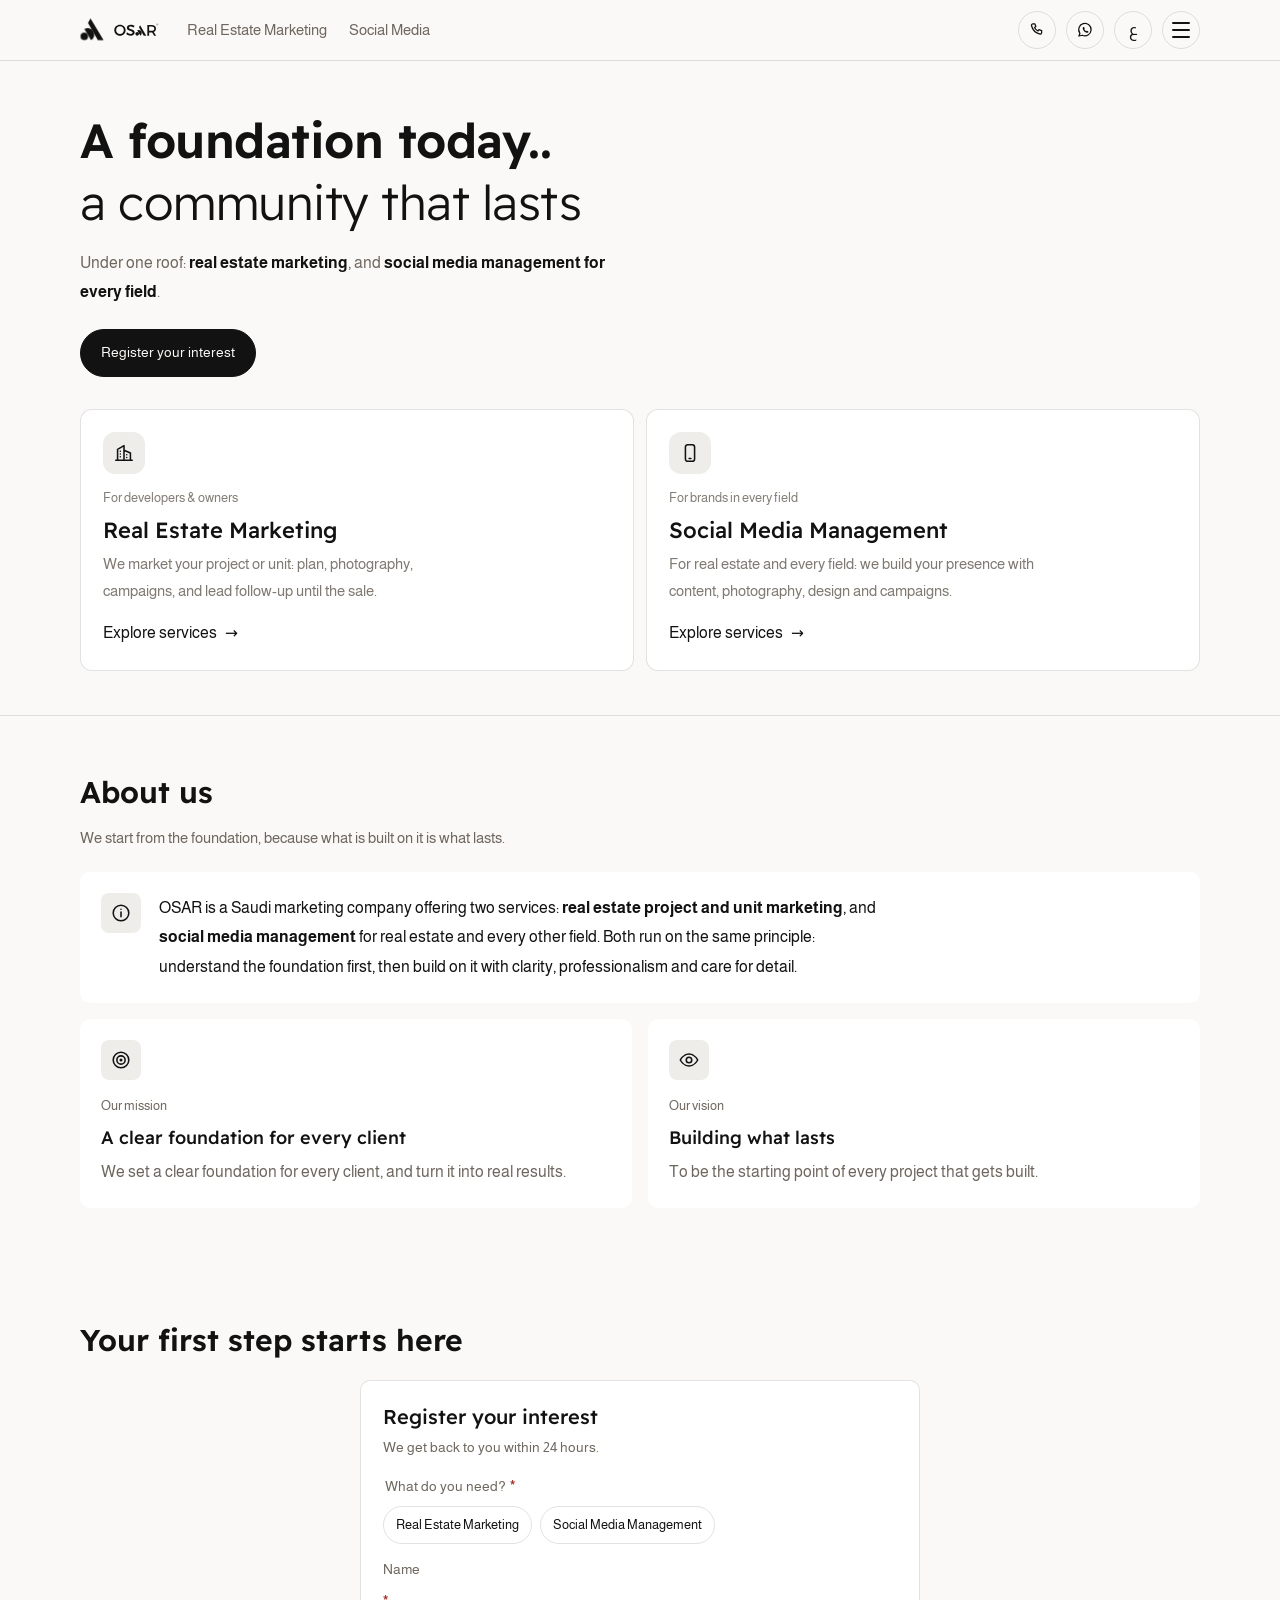
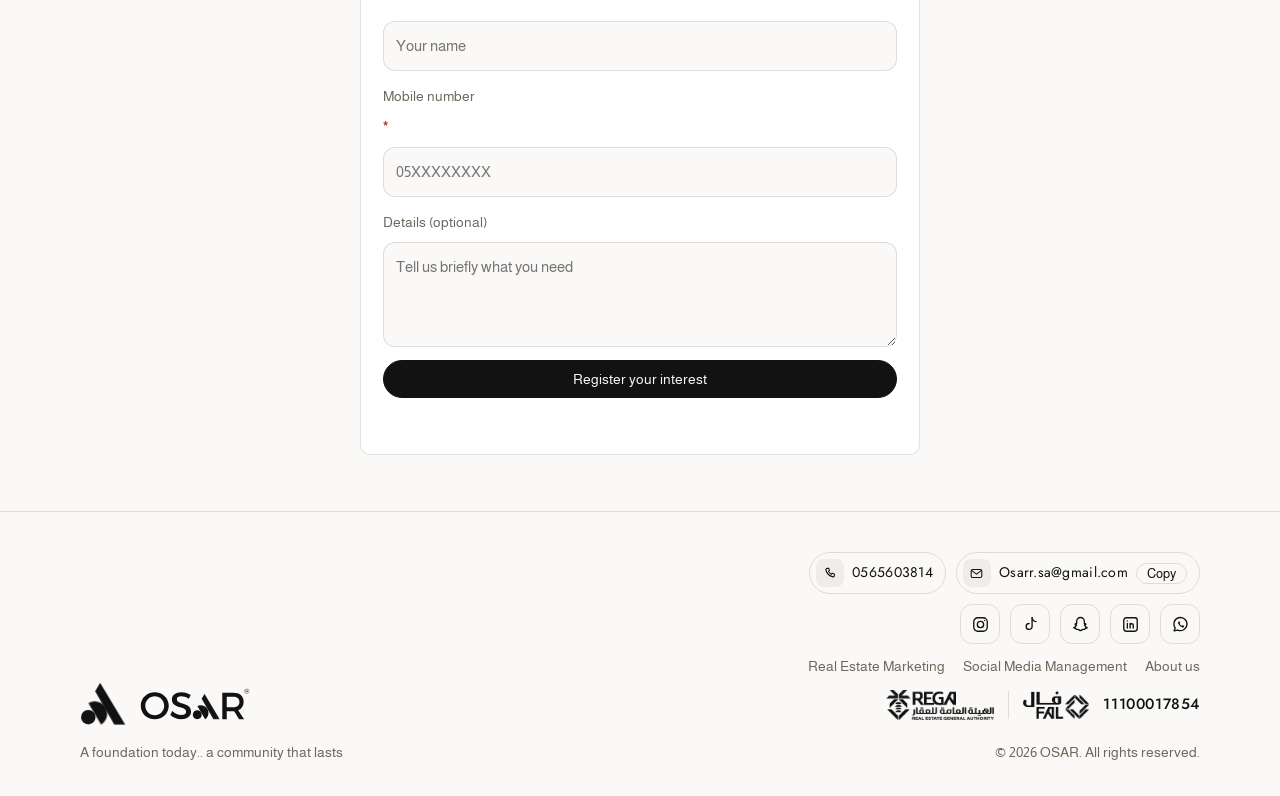
==== commit 891c93a0: "Add LinkedIn to social icons Co-Authored-By: Claude Opus 5.5 <noreply@anthropic.com> Claude-Session:" ====
--- a/en/index.html
+++ b/en/index.html
@@ -13,7 +13,7 @@
 <link rel="preconnect" href="https://fonts.googleapis.com">
 <link rel="preconnect" href="https://fonts.gstatic.com" crossorigin>
 <link rel="stylesheet" href="https://fonts.googleapis.com/css2?family=Readex+Pro:wght@300;400;500;600&family=Almarai:wght@300;400;700&family=Jost:wght@400;500&display=swap">
-<link rel="stylesheet" href="../site.css?v=1793623449">
+<link rel="stylesheet" href="../site.css?v=1793624189">
 </head>
 <body class="home" data-page="Home">
 <div class="intro" id="intro" aria-hidden="true"><div class="intro-in">
@@ -65,7 +65,7 @@
     <a class="lnk" href="#interest"><span class="li"><svg viewBox="0 0 24 24" fill="none" stroke="currentColor" stroke-width="1.7" stroke-linecap="round" stroke-linejoin="round" aria-hidden="true"><path d="M8 12.5V6.5a1.5 1.5 0 0 1 3 0v5M11 11V5a1.5 1.5 0 0 1 3 0v6M14 11V6.5a1.5 1.5 0 0 1 3 0V14a6 6 0 0 1-6 6h-.5A5.5 5.5 0 0 1 5.2 16.6L3.8 13a1.5 1.5 0 0 1 2.7-1.3L8 14"/></svg></span>Register your interest</a>
     <a class="lnk" href="#contact"><span class="li"><svg viewBox="0 0 24 24" fill="none" stroke="currentColor" stroke-width="1.7" stroke-linecap="round" stroke-linejoin="round" aria-hidden="true"><path d="M6.6 3.8h2.6l1.3 3.6-1.8 1.2a11 11 0 0 0 4.7 4.7l1.2-1.8 3.6 1.3v2.6a2 2 0 0 1-2.2 2A15.5 15.5 0 0 1 4.6 6a2 2 0 0 1 2-2.2z"/></svg></span>Contact us</a>
   </nav>
-  <div style="margin-top:auto;padding-top:24px"><div class="socials"><a class="so so-ig" href="https://www.instagram.com/osar_sa/" target="_blank" rel="noopener" aria-label="Instagram @OSAR_SA" data-tip="Instagram"><svg viewBox="0 0 24 24" fill="none" stroke="currentColor" stroke-width="1.7" stroke-linecap="round" stroke-linejoin="round" aria-hidden="true"><rect x="3.5" y="3.5" width="17" height="17" rx="5"/><circle cx="12" cy="12" r="4"/><circle cx="17.2" cy="6.8" r=".9" fill="currentColor" stroke="none"/></svg></a><a class="so so-tt" href="https://www.tiktok.com/@osar_sa" target="_blank" rel="noopener" aria-label="TikTok @OSAR_SA" data-tip="TikTok"><svg viewBox="0 0 24 24" fill="none" stroke="currentColor" stroke-width="1.7" stroke-linecap="round" stroke-linejoin="round" aria-hidden="true"><path d="M14 3.5v11a3.75 3.75 0 1 1-3.75-3.75"/><path d="M14 3.5c.4 2.6 2.4 4.6 5 4.8"/></svg></a><a class="so so-sc" href="https://www.snapchat.com/add/osar_sa" target="_blank" rel="noopener" aria-label="Snapchat @OSAR_SA" data-tip="Snapchat"><svg viewBox="0 0 24 24" fill="none" stroke="currentColor" stroke-width="1.7" stroke-linecap="round" stroke-linejoin="round" aria-hidden="true"><path d="M12 3.2c-2.9 0-4.9 2.1-4.9 5v2.4l-1.7.6c-.5.2-.4.8.1 1l1.5.4c-.6 1.6-1.9 2.9-3.5 3.5.4.7 1.7.9 2.6 1 .2.6.3 1.1 1 1.1.8 0 1.6-.4 2.6.2 1 .6 1.6 1.4 2.3 1.4s1.3-.8 2.3-1.4c1-.6 1.8-.2 2.6-.2.7 0 .8-.5 1-1.1.9-.1 2.2-.3 2.6-1-1.6-.6-2.9-1.9-3.5-3.5l1.5-.4c.5-.2.6-.8.1-1l-1.7-.6V8.2c0-2.9-2-5-4.9-5z"/></svg></a><a class="so so-wa" href="https://wa.me/966565603814" target="_blank" rel="noopener" aria-label="WhatsApp @OSAR_SA" data-tip="WhatsApp" data-wa><svg viewBox="0 0 24 24" fill="none" stroke="currentColor" stroke-width="1.7" stroke-linecap="round" stroke-linejoin="round" aria-hidden="true"><path d="M4 20l1.2-3.6A8.3 8.3 0 1 1 8.4 19z"/><path d="M9.2 8.6c.2-.5.6-.5.9-.5h.4c.2 0 .4.1.5.4l.6 1.4c.1.2 0 .5-.1.6l-.5.6c.6 1.1 1.4 1.9 2.5 2.5l.6-.5c.2-.2.4-.2.6-.1l1.4.6c.3.1.4.3.4.5v.4c0 .3-.1.7-.5.9-.5.3-1.4.5-2.8-.1a8.6 8.6 0 0 1-3.8-3.8c-.6-1.4-.4-2.3-.1-2.8z" fill="currentColor" stroke="none"/></svg></a></div><p class="handle">@OSAR_SA</p></div>
+  <div style="margin-top:auto;padding-top:24px"><div class="socials"><a class="so so-ig" href="https://www.instagram.com/osar_sa/" target="_blank" rel="noopener" aria-label="Instagram @OSAR_SA" data-tip="Instagram"><svg viewBox="0 0 24 24" fill="none" stroke="currentColor" stroke-width="1.7" stroke-linecap="round" stroke-linejoin="round" aria-hidden="true"><rect x="3.5" y="3.5" width="17" height="17" rx="5"/><circle cx="12" cy="12" r="4"/><circle cx="17.2" cy="6.8" r=".9" fill="currentColor" stroke="none"/></svg></a><a class="so so-tt" href="https://www.tiktok.com/@osar_sa" target="_blank" rel="noopener" aria-label="TikTok @OSAR_SA" data-tip="TikTok"><svg viewBox="0 0 24 24" fill="none" stroke="currentColor" stroke-width="1.7" stroke-linecap="round" stroke-linejoin="round" aria-hidden="true"><path d="M14 3.5v11a3.75 3.75 0 1 1-3.75-3.75"/><path d="M14 3.5c.4 2.6 2.4 4.6 5 4.8"/></svg></a><a class="so so-sc" href="https://www.snapchat.com/add/osar_sa" target="_blank" rel="noopener" aria-label="Snapchat @OSAR_SA" data-tip="Snapchat"><svg viewBox="0 0 24 24" fill="none" stroke="currentColor" stroke-width="1.7" stroke-linecap="round" stroke-linejoin="round" aria-hidden="true"><path d="M12 3.2c-2.9 0-4.9 2.1-4.9 5v2.4l-1.7.6c-.5.2-.4.8.1 1l1.5.4c-.6 1.6-1.9 2.9-3.5 3.5.4.7 1.7.9 2.6 1 .2.6.3 1.1 1 1.1.8 0 1.6-.4 2.6.2 1 .6 1.6 1.4 2.3 1.4s1.3-.8 2.3-1.4c1-.6 1.8-.2 2.6-.2.7 0 .8-.5 1-1.1.9-.1 2.2-.3 2.6-1-1.6-.6-2.9-1.9-3.5-3.5l1.5-.4c.5-.2.6-.8.1-1l-1.7-.6V8.2c0-2.9-2-5-4.9-5z"/></svg></a><a class="so so-li" href="https://www.linkedin.com/company/145399679/" target="_blank" rel="noopener" aria-label="LinkedIn @OSAR_SA" data-tip="LinkedIn"><svg viewBox="0 0 24 24" fill="none" stroke="currentColor" stroke-width="1.7" stroke-linecap="round" stroke-linejoin="round" aria-hidden="true"><rect x="3.5" y="3.5" width="17" height="17" rx="3"/><path d="M8 10.5v6M8 7.5v.01M11.5 16.5v-3.5a2 2 0 0 1 4 0v3.5M11.5 10.5v6"/></svg></a><a class="so so-wa" href="https://wa.me/966565603814" target="_blank" rel="noopener" aria-label="WhatsApp @OSAR_SA" data-tip="WhatsApp" data-wa><svg viewBox="0 0 24 24" fill="none" stroke="currentColor" stroke-width="1.7" stroke-linecap="round" stroke-linejoin="round" aria-hidden="true"><path d="M4 20l1.2-3.6A8.3 8.3 0 1 1 8.4 19z"/><path d="M9.2 8.6c.2-.5.6-.5.9-.5h.4c.2 0 .4.1.5.4l.6 1.4c.1.2 0 .5-.1.6l-.5.6c.6 1.1 1.4 1.9 2.5 2.5l.6-.5c.2-.2.4-.2.6-.1l1.4.6c.3.1.4.3.4.5v.4c0 .3-.1.7-.5.9-.5.3-1.4.5-2.8-.1a8.6 8.6 0 0 1-3.8-3.8c-.6-1.4-.4-2.3-.1-2.8z" fill="currentColor" stroke="none"/></svg></a></div><p class="handle">@OSAR_SA</p></div>
 </aside>
 <main id="top">
 <section class="band hero patterned">
@@ -157,7 +157,7 @@
         <a href="tel:0565603814"><span class="ri"><svg viewBox="0 0 24 24" fill="none" stroke="currentColor" stroke-width="1.7" stroke-linecap="round" stroke-linejoin="round" aria-hidden="true"><path d="M6.6 3.8h2.6l1.3 3.6-1.8 1.2a11 11 0 0 0 4.7 4.7l1.2-1.8 3.6 1.3v2.6a2 2 0 0 1-2.2 2A15.5 15.5 0 0 1 4.6 6a2 2 0 0 1 2-2.2z"/></svg></span><span class="v" data-phone>0565603814</span></a>
         <span class="fe"><span class="ri"><svg viewBox="0 0 24 24" fill="none" stroke="currentColor" stroke-width="1.7" stroke-linecap="round" stroke-linejoin="round" aria-hidden="true"><rect x="3.5" y="5.5" width="17" height="13" rx="2.5"/><path d="M4 7l8 6 8-6"/></svg></span><span class="v" data-email>Osarr.sa@gmail.com</span><button class="mini" type="button" data-copy="email">Copy</button></span>
       </div>
-      <div class="socials"><a class="so so-ig" href="https://www.instagram.com/osar_sa/" target="_blank" rel="noopener" aria-label="Instagram @OSAR_SA" data-tip="Instagram"><svg viewBox="0 0 24 24" fill="none" stroke="currentColor" stroke-width="1.7" stroke-linecap="round" stroke-linejoin="round" aria-hidden="true"><rect x="3.5" y="3.5" width="17" height="17" rx="5"/><circle cx="12" cy="12" r="4"/><circle cx="17.2" cy="6.8" r=".9" fill="currentColor" stroke="none"/></svg></a><a class="so so-tt" href="https://www.tiktok.com/@osar_sa" target="_blank" rel="noopener" aria-label="TikTok @OSAR_SA" data-tip="TikTok"><svg viewBox="0 0 24 24" fill="none" stroke="currentColor" stroke-width="1.7" stroke-linecap="round" stroke-linejoin="round" aria-hidden="true"><path d="M14 3.5v11a3.75 3.75 0 1 1-3.75-3.75"/><path d="M14 3.5c.4 2.6 2.4 4.6 5 4.8"/></svg></a><a class="so so-sc" href="https://www.snapchat.com/add/osar_sa" target="_blank" rel="noopener" aria-label="Snapchat @OSAR_SA" data-tip="Snapchat"><svg viewBox="0 0 24 24" fill="none" stroke="currentColor" stroke-width="1.7" stroke-linecap="round" stroke-linejoin="round" aria-hidden="true"><path d="M12 3.2c-2.9 0-4.9 2.1-4.9 5v2.4l-1.7.6c-.5.2-.4.8.1 1l1.5.4c-.6 1.6-1.9 2.9-3.5 3.5.4.7 1.7.9 2.6 1 .2.6.3 1.1 1 1.1.8 0 1.6-.4 2.6.2 1 .6 1.6 1.4 2.3 1.4s1.3-.8 2.3-1.4c1-.6 1.8-.2 2.6-.2.7 0 .8-.5 1-1.1.9-.1 2.2-.3 2.6-1-1.6-.6-2.9-1.9-3.5-3.5l1.5-.4c.5-.2.6-.8.1-1l-1.7-.6V8.2c0-2.9-2-5-4.9-5z"/></svg></a><a class="so so-wa" href="https://wa.me/966565603814" target="_blank" rel="noopener" aria-label="WhatsApp @OSAR_SA" data-tip="WhatsApp" data-wa><svg viewBox="0 0 24 24" fill="none" stroke="currentColor" stroke-width="1.7" stroke-linecap="round" stroke-linejoin="round" aria-hidden="true"><path d="M4 20l1.2-3.6A8.3 8.3 0 1 1 8.4 19z"/><path d="M9.2 8.6c.2-.5.6-.5.9-.5h.4c.2 0 .4.1.5.4l.6 1.4c.1.2 0 .5-.1.6l-.5.6c.6 1.1 1.4 1.9 2.5 2.5l.6-.5c.2-.2.4-.2.6-.1l1.4.6c.3.1.4.3.4.5v.4c0 .3-.1.7-.5.9-.5.3-1.4.5-2.8-.1a8.6 8.6 0 0 1-3.8-3.8c-.6-1.4-.4-2.3-.1-2.8z" fill="currentColor" stroke="none"/></svg></a></div>
+      <div class="socials"><a class="so so-ig" href="https://www.instagram.com/osar_sa/" target="_blank" rel="noopener" aria-label="Instagram @OSAR_SA" data-tip="Instagram"><svg viewBox="0 0 24 24" fill="none" stroke="currentColor" stroke-width="1.7" stroke-linecap="round" stroke-linejoin="round" aria-hidden="true"><rect x="3.5" y="3.5" width="17" height="17" rx="5"/><circle cx="12" cy="12" r="4"/><circle cx="17.2" cy="6.8" r=".9" fill="currentColor" stroke="none"/></svg></a><a class="so so-tt" href="https://www.tiktok.com/@osar_sa" target="_blank" rel="noopener" aria-label="TikTok @OSAR_SA" data-tip="TikTok"><svg viewBox="0 0 24 24" fill="none" stroke="currentColor" stroke-width="1.7" stroke-linecap="round" stroke-linejoin="round" aria-hidden="true"><path d="M14 3.5v11a3.75 3.75 0 1 1-3.75-3.75"/><path d="M14 3.5c.4 2.6 2.4 4.6 5 4.8"/></svg></a><a class="so so-sc" href="https://www.snapchat.com/add/osar_sa" target="_blank" rel="noopener" aria-label="Snapchat @OSAR_SA" data-tip="Snapchat"><svg viewBox="0 0 24 24" fill="none" stroke="currentColor" stroke-width="1.7" stroke-linecap="round" stroke-linejoin="round" aria-hidden="true"><path d="M12 3.2c-2.9 0-4.9 2.1-4.9 5v2.4l-1.7.6c-.5.2-.4.8.1 1l1.5.4c-.6 1.6-1.9 2.9-3.5 3.5.4.7 1.7.9 2.6 1 .2.6.3 1.1 1 1.1.8 0 1.6-.4 2.6.2 1 .6 1.6 1.4 2.3 1.4s1.3-.8 2.3-1.4c1-.6 1.8-.2 2.6-.2.7 0 .8-.5 1-1.1.9-.1 2.2-.3 2.6-1-1.6-.6-2.9-1.9-3.5-3.5l1.5-.4c.5-.2.6-.8.1-1l-1.7-.6V8.2c0-2.9-2-5-4.9-5z"/></svg></a><a class="so so-li" href="https://www.linkedin.com/company/145399679/" target="_blank" rel="noopener" aria-label="LinkedIn @OSAR_SA" data-tip="LinkedIn"><svg viewBox="0 0 24 24" fill="none" stroke="currentColor" stroke-width="1.7" stroke-linecap="round" stroke-linejoin="round" aria-hidden="true"><rect x="3.5" y="3.5" width="17" height="17" rx="3"/><path d="M8 10.5v6M8 7.5v.01M11.5 16.5v-3.5a2 2 0 0 1 4 0v3.5M11.5 10.5v6"/></svg></a><a class="so so-wa" href="https://wa.me/966565603814" target="_blank" rel="noopener" aria-label="WhatsApp @OSAR_SA" data-tip="WhatsApp" data-wa><svg viewBox="0 0 24 24" fill="none" stroke="currentColor" stroke-width="1.7" stroke-linecap="round" stroke-linejoin="round" aria-hidden="true"><path d="M4 20l1.2-3.6A8.3 8.3 0 1 1 8.4 19z"/><path d="M9.2 8.6c.2-.5.6-.5.9-.5h.4c.2 0 .4.1.5.4l.6 1.4c.1.2 0 .5-.1.6l-.5.6c.6 1.1 1.4 1.9 2.5 2.5l.6-.5c.2-.2.4-.2.6-.1l1.4.6c.3.1.4.3.4.5v.4c0 .3-.1.7-.5.9-.5.3-1.4.5-2.8-.1a8.6 8.6 0 0 1-3.8-3.8c-.6-1.4-.4-2.3-.1-2.8z" fill="currentColor" stroke="none"/></svg></a></div>
       <nav class="foot-links"><a href="realestate.html">Real Estate Marketing</a><a href="social.html">Social Media Management</a><a href="./#about">About us</a></nav>
       <div class="legal-badge"><img src="[data-uri]" alt="Real Estate General Authority" class="lg-rega"><span class="sep"></span><img src="[data-uri]" alt="FAL license" class="lg-fal"><b class="fal-no">11100017854</b></div>
       <div class="legal foot-links" id="legal"></div>
@@ -165,6 +165,6 @@
     </div>
   </div>
 </footer>
-<script src="../site.en.js?v=1793623449"></script>
+<script src="../site.en.js?v=1793624189"></script>
 </body>
 </html>
--- a/site.css
+++ b/site.css
@@ -782,3 +782,4 @@
 .thanks .th-phone a{font-family:var(--f-latin);font-weight:500;color:var(--cream);text-decoration:none;letter-spacing:.04em}
 .thanks .th-slogan{margin-top:10px;padding-top:14px;border-top:1px solid var(--line);font-family:var(--f-display);font-weight:500;font-size:17px;color:var(--cream)}
 [hidden]{display:none!important}
+.so-li:hover,.so-li:focus-visible{background:#0A66C2!important;color:#fff!important;border-color:transparent!important;box-shadow:0 8px 22px rgba(10,102,194,.3)}
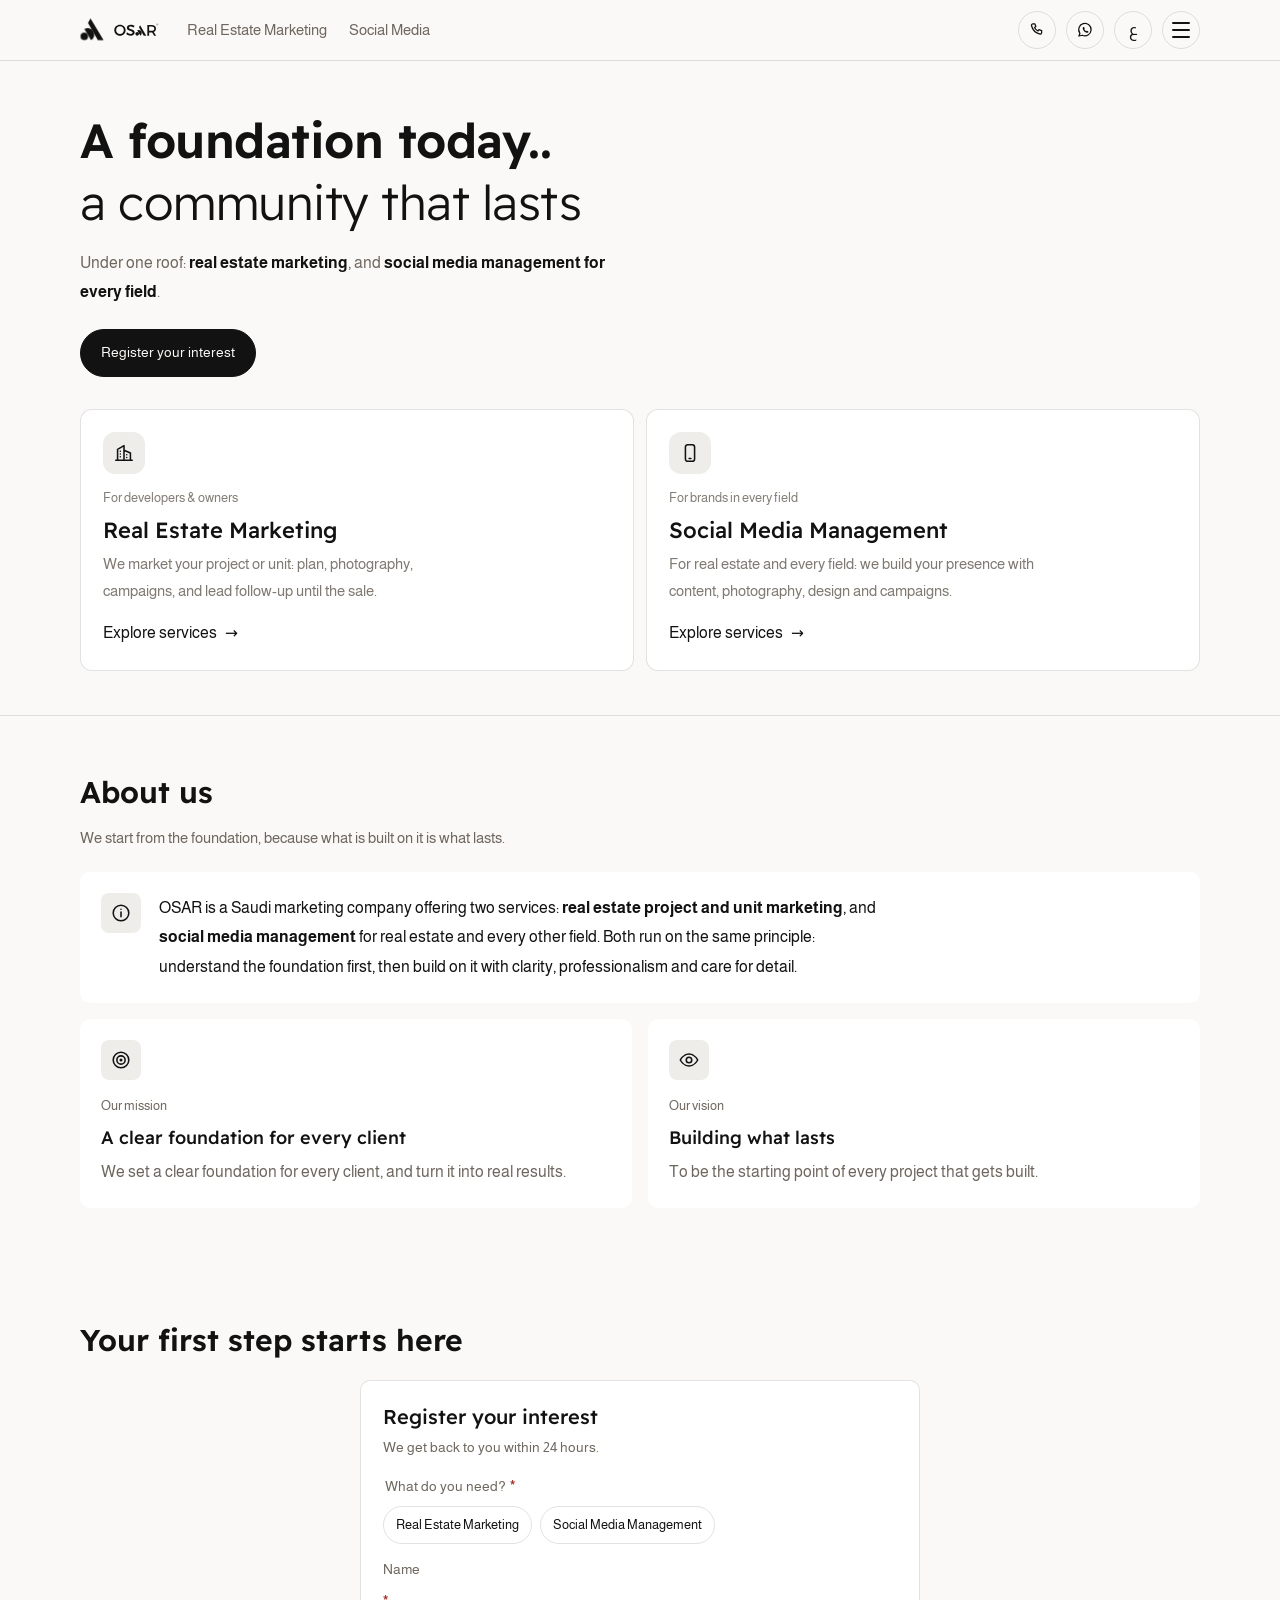
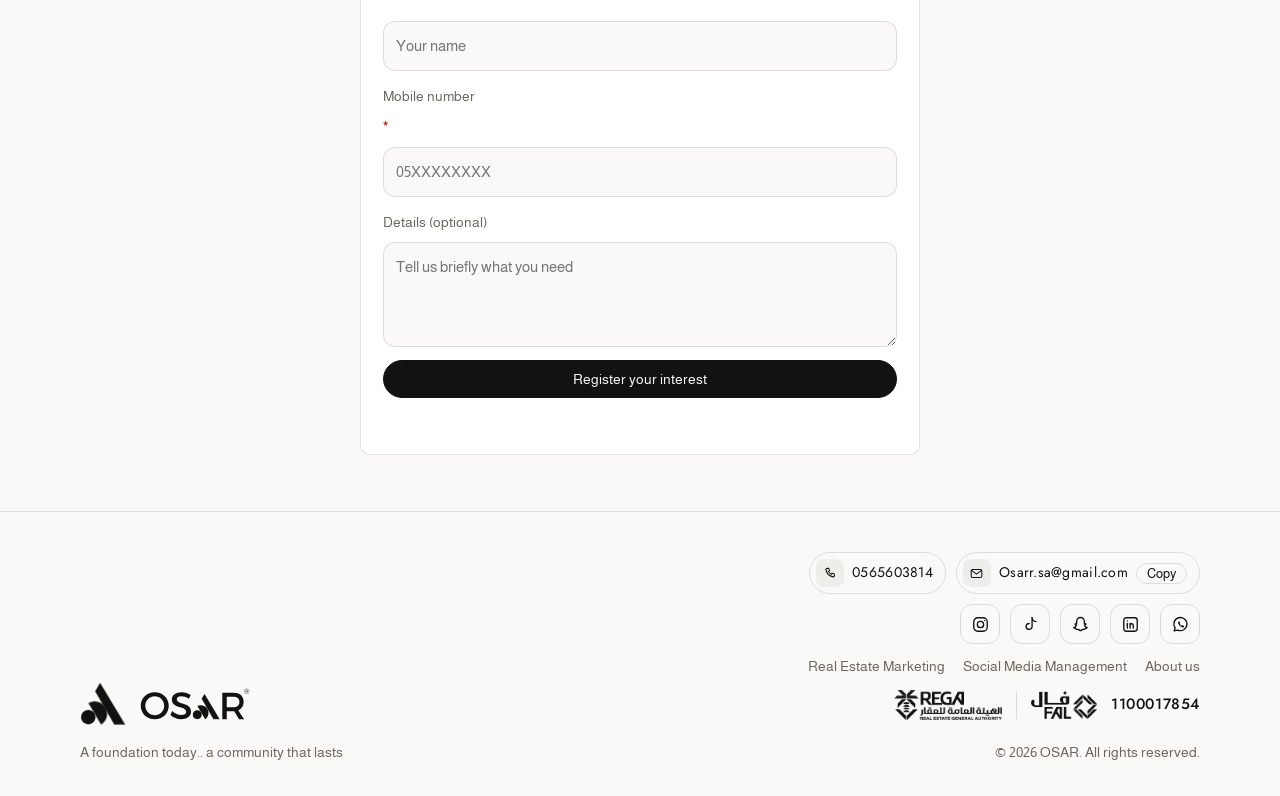
==== commit c0f8abf9: "Correct FAL license number Co-Authored-By: Claude Opus 5.5 <noreply@anthropic.com> Claude-Session: h" ====
--- a/en/index.html
+++ b/en/index.html
@@ -13,7 +13,7 @@
 <link rel="preconnect" href="https://fonts.googleapis.com">
 <link rel="preconnect" href="https://fonts.gstatic.com" crossorigin>
 <link rel="stylesheet" href="https://fonts.googleapis.com/css2?family=Readex+Pro:wght@300;400;500;600&family=Almarai:wght@300;400;700&family=Jost:wght@400;500&display=swap">
-<link rel="stylesheet" href="../site.css?v=1793624189">
+<link rel="stylesheet" href="../site.css?v=1793629620">
 </head>
 <body class="home" data-page="Home">
 <div class="intro" id="intro" aria-hidden="true"><div class="intro-in">
@@ -65,7 +65,7 @@
     <a class="lnk" href="#interest"><span class="li"><svg viewBox="0 0 24 24" fill="none" stroke="currentColor" stroke-width="1.7" stroke-linecap="round" stroke-linejoin="round" aria-hidden="true"><path d="M8 12.5V6.5a1.5 1.5 0 0 1 3 0v5M11 11V5a1.5 1.5 0 0 1 3 0v6M14 11V6.5a1.5 1.5 0 0 1 3 0V14a6 6 0 0 1-6 6h-.5A5.5 5.5 0 0 1 5.2 16.6L3.8 13a1.5 1.5 0 0 1 2.7-1.3L8 14"/></svg></span>Register your interest</a>
     <a class="lnk" href="#contact"><span class="li"><svg viewBox="0 0 24 24" fill="none" stroke="currentColor" stroke-width="1.7" stroke-linecap="round" stroke-linejoin="round" aria-hidden="true"><path d="M6.6 3.8h2.6l1.3 3.6-1.8 1.2a11 11 0 0 0 4.7 4.7l1.2-1.8 3.6 1.3v2.6a2 2 0 0 1-2.2 2A15.5 15.5 0 0 1 4.6 6a2 2 0 0 1 2-2.2z"/></svg></span>Contact us</a>
   </nav>
-  <div style="margin-top:auto;padding-top:24px"><div class="socials"><a class="so so-ig" href="https://www.instagram.com/osar_sa/" target="_blank" rel="noopener" aria-label="Instagram @OSAR_SA" data-tip="Instagram"><svg viewBox="0 0 24 24" fill="none" stroke="currentColor" stroke-width="1.7" stroke-linecap="round" stroke-linejoin="round" aria-hidden="true"><rect x="3.5" y="3.5" width="17" height="17" rx="5"/><circle cx="12" cy="12" r="4"/><circle cx="17.2" cy="6.8" r=".9" fill="currentColor" stroke="none"/></svg></a><a class="so so-tt" href="https://www.tiktok.com/@osar_sa" target="_blank" rel="noopener" aria-label="TikTok @OSAR_SA" data-tip="TikTok"><svg viewBox="0 0 24 24" fill="none" stroke="currentColor" stroke-width="1.7" stroke-linecap="round" stroke-linejoin="round" aria-hidden="true"><path d="M14 3.5v11a3.75 3.75 0 1 1-3.75-3.75"/><path d="M14 3.5c.4 2.6 2.4 4.6 5 4.8"/></svg></a><a class="so so-sc" href="https://www.snapchat.com/add/osar_sa" target="_blank" rel="noopener" aria-label="Snapchat @OSAR_SA" data-tip="Snapchat"><svg viewBox="0 0 24 24" fill="none" stroke="currentColor" stroke-width="1.7" stroke-linecap="round" stroke-linejoin="round" aria-hidden="true"><path d="M12 3.2c-2.9 0-4.9 2.1-4.9 5v2.4l-1.7.6c-.5.2-.4.8.1 1l1.5.4c-.6 1.6-1.9 2.9-3.5 3.5.4.7 1.7.9 2.6 1 .2.6.3 1.1 1 1.1.8 0 1.6-.4 2.6.2 1 .6 1.6 1.4 2.3 1.4s1.3-.8 2.3-1.4c1-.6 1.8-.2 2.6-.2.7 0 .8-.5 1-1.1.9-.1 2.2-.3 2.6-1-1.6-.6-2.9-1.9-3.5-3.5l1.5-.4c.5-.2.6-.8.1-1l-1.7-.6V8.2c0-2.9-2-5-4.9-5z"/></svg></a><a class="so so-li" href="https://www.linkedin.com/company/145399679/" target="_blank" rel="noopener" aria-label="LinkedIn @OSAR_SA" data-tip="LinkedIn"><svg viewBox="0 0 24 24" fill="none" stroke="currentColor" stroke-width="1.7" stroke-linecap="round" stroke-linejoin="round" aria-hidden="true"><rect x="3.5" y="3.5" width="17" height="17" rx="3"/><path d="M8 10.5v6M8 7.5v.01M11.5 16.5v-3.5a2 2 0 0 1 4 0v3.5M11.5 10.5v6"/></svg></a><a class="so so-wa" href="https://wa.me/966565603814" target="_blank" rel="noopener" aria-label="WhatsApp @OSAR_SA" data-tip="WhatsApp" data-wa><svg viewBox="0 0 24 24" fill="none" stroke="currentColor" stroke-width="1.7" stroke-linecap="round" stroke-linejoin="round" aria-hidden="true"><path d="M4 20l1.2-3.6A8.3 8.3 0 1 1 8.4 19z"/><path d="M9.2 8.6c.2-.5.6-.5.9-.5h.4c.2 0 .4.1.5.4l.6 1.4c.1.2 0 .5-.1.6l-.5.6c.6 1.1 1.4 1.9 2.5 2.5l.6-.5c.2-.2.4-.2.6-.1l1.4.6c.3.1.4.3.4.5v.4c0 .3-.1.7-.5.9-.5.3-1.4.5-2.8-.1a8.6 8.6 0 0 1-3.8-3.8c-.6-1.4-.4-2.3-.1-2.8z" fill="currentColor" stroke="none"/></svg></a></div><p class="handle">@OSAR_SA</p></div>
+  <div style="margin-top:auto;padding-top:24px"><div class="socials"><a class="so so-ig" href="https://www.instagram.com/osar_sa/" target="_blank" rel="noopener" aria-label="Instagram @OSAR_SA" data-tip="Instagram"><svg viewBox="0 0 24 24" fill="none" stroke="currentColor" stroke-width="1.7" stroke-linecap="round" stroke-linejoin="round" aria-hidden="true"><rect x="3.5" y="3.5" width="17" height="17" rx="5"/><circle cx="12" cy="12" r="4"/><circle cx="17.2" cy="6.8" r=".9" fill="currentColor" stroke="none"/></svg></a><a class="so so-tt" href="https://www.tiktok.com/@osar_sa" target="_blank" rel="noopener" aria-label="TikTok @OSAR_SA" data-tip="TikTok"><svg viewBox="0 0 24 24" fill="none" stroke="currentColor" stroke-width="1.7" stroke-linecap="round" stroke-linejoin="round" aria-hidden="true"><path d="M14 3.5v11a3.75 3.75 0 1 1-3.75-3.75"/><path d="M14 3.5c.4 2.6 2.4 4.6 5 4.8"/></svg></a><a class="so so-sc" href="https://www.snapchat.com/add/osar_sa" target="_blank" rel="noopener" aria-label="Snapchat @OSAR_SA" data-tip="Snapchat"><svg viewBox="0 0 24 24" fill="none" stroke="currentColor" stroke-width="1.7" stroke-linecap="round" stroke-linejoin="round" aria-hidden="true"><path d="M12 3.2c-2.9 0-4.9 2.1-4.9 5v2.4l-1.7.6c-.5.2-.4.8.1 1l1.5.4c-.6 1.6-1.9 2.9-3.5 3.5.4.7 1.7.9 2.6 1 .2.6.3 1.1 1 1.1.8 0 1.6-.4 2.6.2 1 .6 1.6 1.4 2.3 1.4s1.3-.8 2.3-1.4c1-.6 1.8-.2 2.6-.2.7 0 .8-.5 1-1.1.9-.1 2.2-.3 2.6-1-1.6-.6-2.9-1.9-3.5-3.5l1.5-.4c.5-.2.6-.8.1-1l-1.7-.6V8.2c0-2.9-2-5-4.9-5z"/></svg></a><a class="so so-li" href="https://www.linkedin.com/company/osarsa/" target="_blank" rel="noopener" aria-label="LinkedIn @OSAR_SA" data-tip="LinkedIn"><svg viewBox="0 0 24 24" fill="none" stroke="currentColor" stroke-width="1.7" stroke-linecap="round" stroke-linejoin="round" aria-hidden="true"><rect x="3.5" y="3.5" width="17" height="17" rx="3"/><path d="M8 10.5v6M8 7.5v.01M11.5 16.5v-3.5a2 2 0 0 1 4 0v3.5M11.5 10.5v6"/></svg></a><a class="so so-wa" href="https://wa.me/966565603814" target="_blank" rel="noopener" aria-label="WhatsApp @OSAR_SA" data-tip="WhatsApp" data-wa><svg viewBox="0 0 24 24" fill="none" stroke="currentColor" stroke-width="1.7" stroke-linecap="round" stroke-linejoin="round" aria-hidden="true"><path d="M4 20l1.2-3.6A8.3 8.3 0 1 1 8.4 19z"/><path d="M9.2 8.6c.2-.5.6-.5.9-.5h.4c.2 0 .4.1.5.4l.6 1.4c.1.2 0 .5-.1.6l-.5.6c.6 1.1 1.4 1.9 2.5 2.5l.6-.5c.2-.2.4-.2.6-.1l1.4.6c.3.1.4.3.4.5v.4c0 .3-.1.7-.5.9-.5.3-1.4.5-2.8-.1a8.6 8.6 0 0 1-3.8-3.8c-.6-1.4-.4-2.3-.1-2.8z" fill="currentColor" stroke="none"/></svg></a></div><p class="handle">@OSAR_SA</p></div>
 </aside>
 <main id="top">
 <section class="band hero patterned">
@@ -157,14 +157,14 @@
         <a href="tel:0565603814"><span class="ri"><svg viewBox="0 0 24 24" fill="none" stroke="currentColor" stroke-width="1.7" stroke-linecap="round" stroke-linejoin="round" aria-hidden="true"><path d="M6.6 3.8h2.6l1.3 3.6-1.8 1.2a11 11 0 0 0 4.7 4.7l1.2-1.8 3.6 1.3v2.6a2 2 0 0 1-2.2 2A15.5 15.5 0 0 1 4.6 6a2 2 0 0 1 2-2.2z"/></svg></span><span class="v" data-phone>0565603814</span></a>
         <span class="fe"><span class="ri"><svg viewBox="0 0 24 24" fill="none" stroke="currentColor" stroke-width="1.7" stroke-linecap="round" stroke-linejoin="round" aria-hidden="true"><rect x="3.5" y="5.5" width="17" height="13" rx="2.5"/><path d="M4 7l8 6 8-6"/></svg></span><span class="v" data-email>Osarr.sa@gmail.com</span><button class="mini" type="button" data-copy="email">Copy</button></span>
       </div>
-      <div class="socials"><a class="so so-ig" href="https://www.instagram.com/osar_sa/" target="_blank" rel="noopener" aria-label="Instagram @OSAR_SA" data-tip="Instagram"><svg viewBox="0 0 24 24" fill="none" stroke="currentColor" stroke-width="1.7" stroke-linecap="round" stroke-linejoin="round" aria-hidden="true"><rect x="3.5" y="3.5" width="17" height="17" rx="5"/><circle cx="12" cy="12" r="4"/><circle cx="17.2" cy="6.8" r=".9" fill="currentColor" stroke="none"/></svg></a><a class="so so-tt" href="https://www.tiktok.com/@osar_sa" target="_blank" rel="noopener" aria-label="TikTok @OSAR_SA" data-tip="TikTok"><svg viewBox="0 0 24 24" fill="none" stroke="currentColor" stroke-width="1.7" stroke-linecap="round" stroke-linejoin="round" aria-hidden="true"><path d="M14 3.5v11a3.75 3.75 0 1 1-3.75-3.75"/><path d="M14 3.5c.4 2.6 2.4 4.6 5 4.8"/></svg></a><a class="so so-sc" href="https://www.snapchat.com/add/osar_sa" target="_blank" rel="noopener" aria-label="Snapchat @OSAR_SA" data-tip="Snapchat"><svg viewBox="0 0 24 24" fill="none" stroke="currentColor" stroke-width="1.7" stroke-linecap="round" stroke-linejoin="round" aria-hidden="true"><path d="M12 3.2c-2.9 0-4.9 2.1-4.9 5v2.4l-1.7.6c-.5.2-.4.8.1 1l1.5.4c-.6 1.6-1.9 2.9-3.5 3.5.4.7 1.7.9 2.6 1 .2.6.3 1.1 1 1.1.8 0 1.6-.4 2.6.2 1 .6 1.6 1.4 2.3 1.4s1.3-.8 2.3-1.4c1-.6 1.8-.2 2.6-.2.7 0 .8-.5 1-1.1.9-.1 2.2-.3 2.6-1-1.6-.6-2.9-1.9-3.5-3.5l1.5-.4c.5-.2.6-.8.1-1l-1.7-.6V8.2c0-2.9-2-5-4.9-5z"/></svg></a><a class="so so-li" href="https://www.linkedin.com/company/145399679/" target="_blank" rel="noopener" aria-label="LinkedIn @OSAR_SA" data-tip="LinkedIn"><svg viewBox="0 0 24 24" fill="none" stroke="currentColor" stroke-width="1.7" stroke-linecap="round" stroke-linejoin="round" aria-hidden="true"><rect x="3.5" y="3.5" width="17" height="17" rx="3"/><path d="M8 10.5v6M8 7.5v.01M11.5 16.5v-3.5a2 2 0 0 1 4 0v3.5M11.5 10.5v6"/></svg></a><a class="so so-wa" href="https://wa.me/966565603814" target="_blank" rel="noopener" aria-label="WhatsApp @OSAR_SA" data-tip="WhatsApp" data-wa><svg viewBox="0 0 24 24" fill="none" stroke="currentColor" stroke-width="1.7" stroke-linecap="round" stroke-linejoin="round" aria-hidden="true"><path d="M4 20l1.2-3.6A8.3 8.3 0 1 1 8.4 19z"/><path d="M9.2 8.6c.2-.5.6-.5.9-.5h.4c.2 0 .4.1.5.4l.6 1.4c.1.2 0 .5-.1.6l-.5.6c.6 1.1 1.4 1.9 2.5 2.5l.6-.5c.2-.2.4-.2.6-.1l1.4.6c.3.1.4.3.4.5v.4c0 .3-.1.7-.5.9-.5.3-1.4.5-2.8-.1a8.6 8.6 0 0 1-3.8-3.8c-.6-1.4-.4-2.3-.1-2.8z" fill="currentColor" stroke="none"/></svg></a></div>
+      <div class="socials"><a class="so so-ig" href="https://www.instagram.com/osar_sa/" target="_blank" rel="noopener" aria-label="Instagram @OSAR_SA" data-tip="Instagram"><svg viewBox="0 0 24 24" fill="none" stroke="currentColor" stroke-width="1.7" stroke-linecap="round" stroke-linejoin="round" aria-hidden="true"><rect x="3.5" y="3.5" width="17" height="17" rx="5"/><circle cx="12" cy="12" r="4"/><circle cx="17.2" cy="6.8" r=".9" fill="currentColor" stroke="none"/></svg></a><a class="so so-tt" href="https://www.tiktok.com/@osar_sa" target="_blank" rel="noopener" aria-label="TikTok @OSAR_SA" data-tip="TikTok"><svg viewBox="0 0 24 24" fill="none" stroke="currentColor" stroke-width="1.7" stroke-linecap="round" stroke-linejoin="round" aria-hidden="true"><path d="M14 3.5v11a3.75 3.75 0 1 1-3.75-3.75"/><path d="M14 3.5c.4 2.6 2.4 4.6 5 4.8"/></svg></a><a class="so so-sc" href="https://www.snapchat.com/add/osar_sa" target="_blank" rel="noopener" aria-label="Snapchat @OSAR_SA" data-tip="Snapchat"><svg viewBox="0 0 24 24" fill="none" stroke="currentColor" stroke-width="1.7" stroke-linecap="round" stroke-linejoin="round" aria-hidden="true"><path d="M12 3.2c-2.9 0-4.9 2.1-4.9 5v2.4l-1.7.6c-.5.2-.4.8.1 1l1.5.4c-.6 1.6-1.9 2.9-3.5 3.5.4.7 1.7.9 2.6 1 .2.6.3 1.1 1 1.1.8 0 1.6-.4 2.6.2 1 .6 1.6 1.4 2.3 1.4s1.3-.8 2.3-1.4c1-.6 1.8-.2 2.6-.2.7 0 .8-.5 1-1.1.9-.1 2.2-.3 2.6-1-1.6-.6-2.9-1.9-3.5-3.5l1.5-.4c.5-.2.6-.8.1-1l-1.7-.6V8.2c0-2.9-2-5-4.9-5z"/></svg></a><a class="so so-li" href="https://www.linkedin.com/company/osarsa/" target="_blank" rel="noopener" aria-label="LinkedIn @OSAR_SA" data-tip="LinkedIn"><svg viewBox="0 0 24 24" fill="none" stroke="currentColor" stroke-width="1.7" stroke-linecap="round" stroke-linejoin="round" aria-hidden="true"><rect x="3.5" y="3.5" width="17" height="17" rx="3"/><path d="M8 10.5v6M8 7.5v.01M11.5 16.5v-3.5a2 2 0 0 1 4 0v3.5M11.5 10.5v6"/></svg></a><a class="so so-wa" href="https://wa.me/966565603814" target="_blank" rel="noopener" aria-label="WhatsApp @OSAR_SA" data-tip="WhatsApp" data-wa><svg viewBox="0 0 24 24" fill="none" stroke="currentColor" stroke-width="1.7" stroke-linecap="round" stroke-linejoin="round" aria-hidden="true"><path d="M4 20l1.2-3.6A8.3 8.3 0 1 1 8.4 19z"/><path d="M9.2 8.6c.2-.5.6-.5.9-.5h.4c.2 0 .4.1.5.4l.6 1.4c.1.2 0 .5-.1.6l-.5.6c.6 1.1 1.4 1.9 2.5 2.5l.6-.5c.2-.2.4-.2.6-.1l1.4.6c.3.1.4.3.4.5v.4c0 .3-.1.7-.5.9-.5.3-1.4.5-2.8-.1a8.6 8.6 0 0 1-3.8-3.8c-.6-1.4-.4-2.3-.1-2.8z" fill="currentColor" stroke="none"/></svg></a></div>
       <nav class="foot-links"><a href="realestate.html">Real Estate Marketing</a><a href="social.html">Social Media Management</a><a href="./#about">About us</a></nav>
-      <div class="legal-badge"><img src="[data-uri]" alt="Real Estate General Authority" class="lg-rega"><span class="sep"></span><img src="[data-uri]" alt="FAL license" class="lg-fal"><b class="fal-no">11100017854</b></div>
+      <div class="legal-badge"><img src="[data-uri]" alt="Real Estate General Authority" class="lg-rega"><span class="sep"></span><img src="[data-uri]" alt="FAL license" class="lg-fal"><b class="fal-no">1100017854</b></div>
       <div class="legal foot-links" id="legal"></div>
       <span>© <span data-year>2026</span> OSAR. All rights reserved.</span>
     </div>
   </div>
 </footer>
-<script src="../site.en.js?v=1793624189"></script>
+<script src="../site.en.js?v=1793629620"></script>
 </body>
 </html>
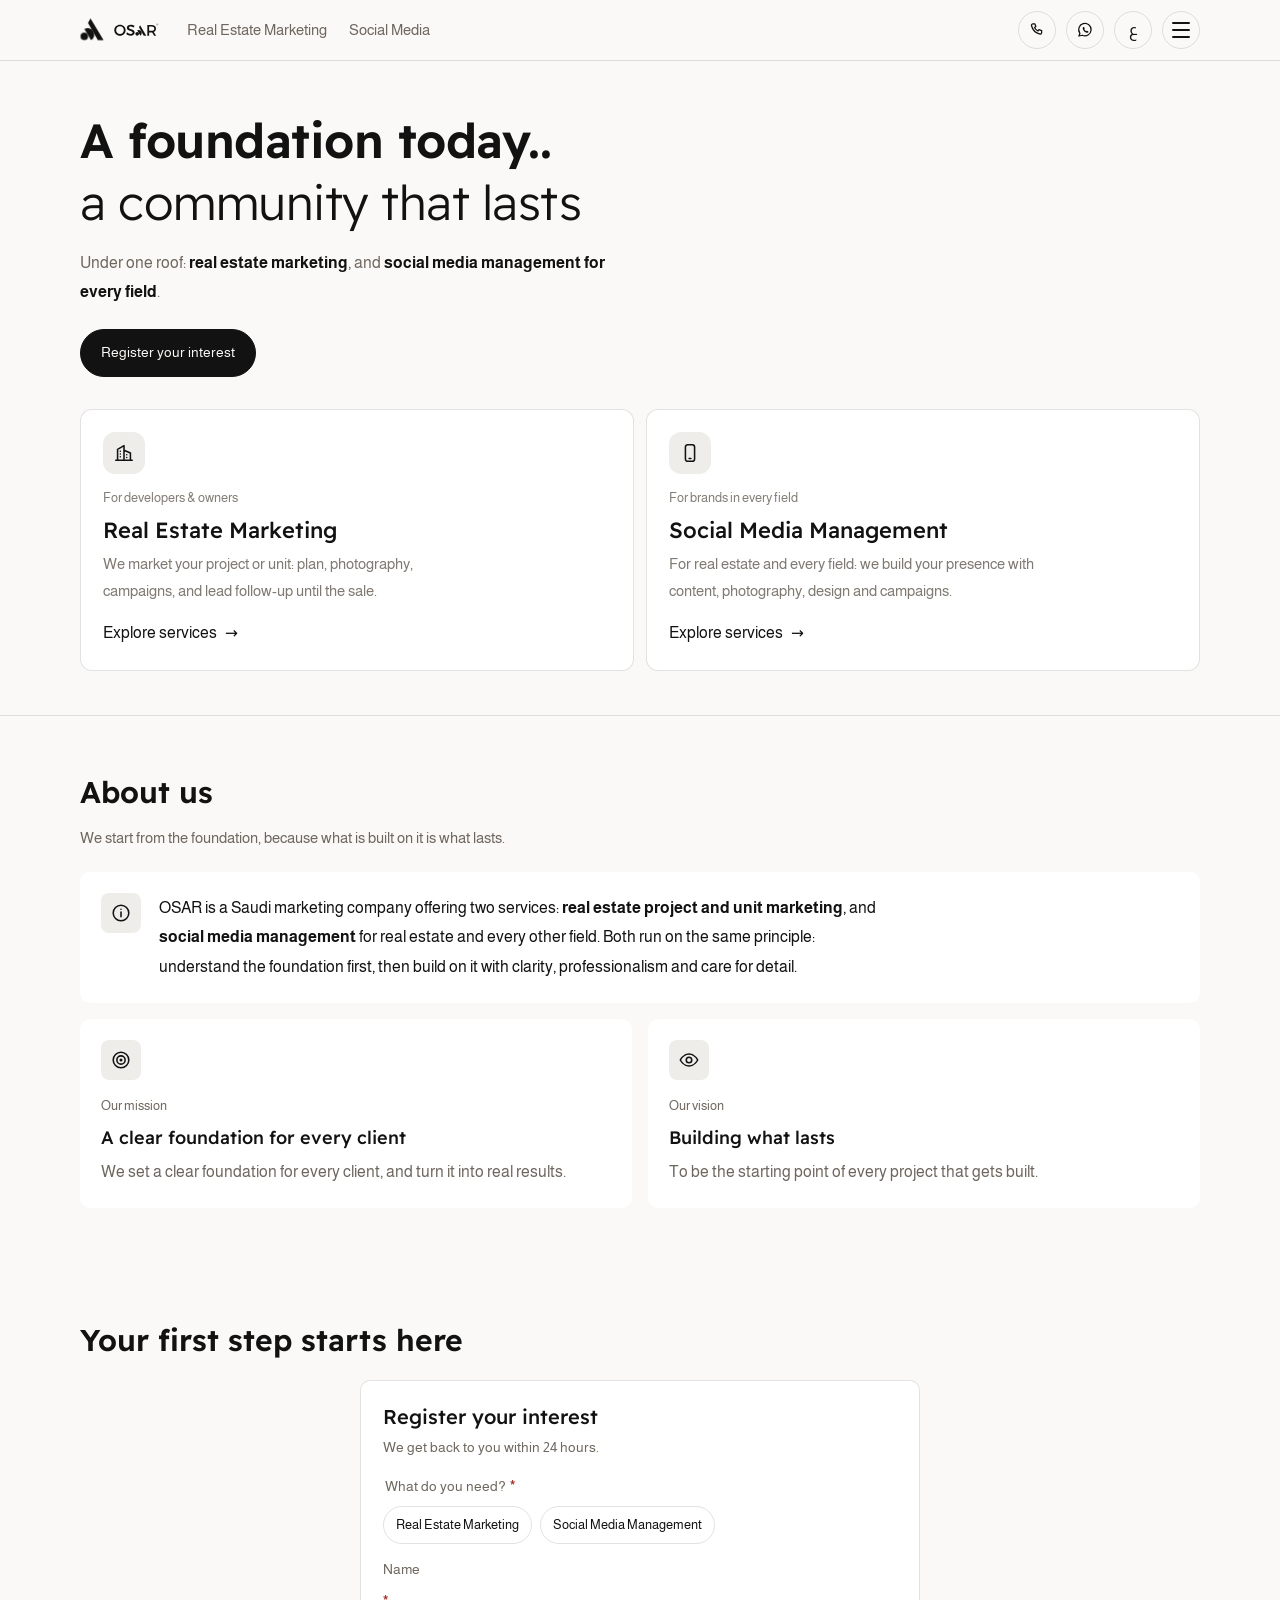
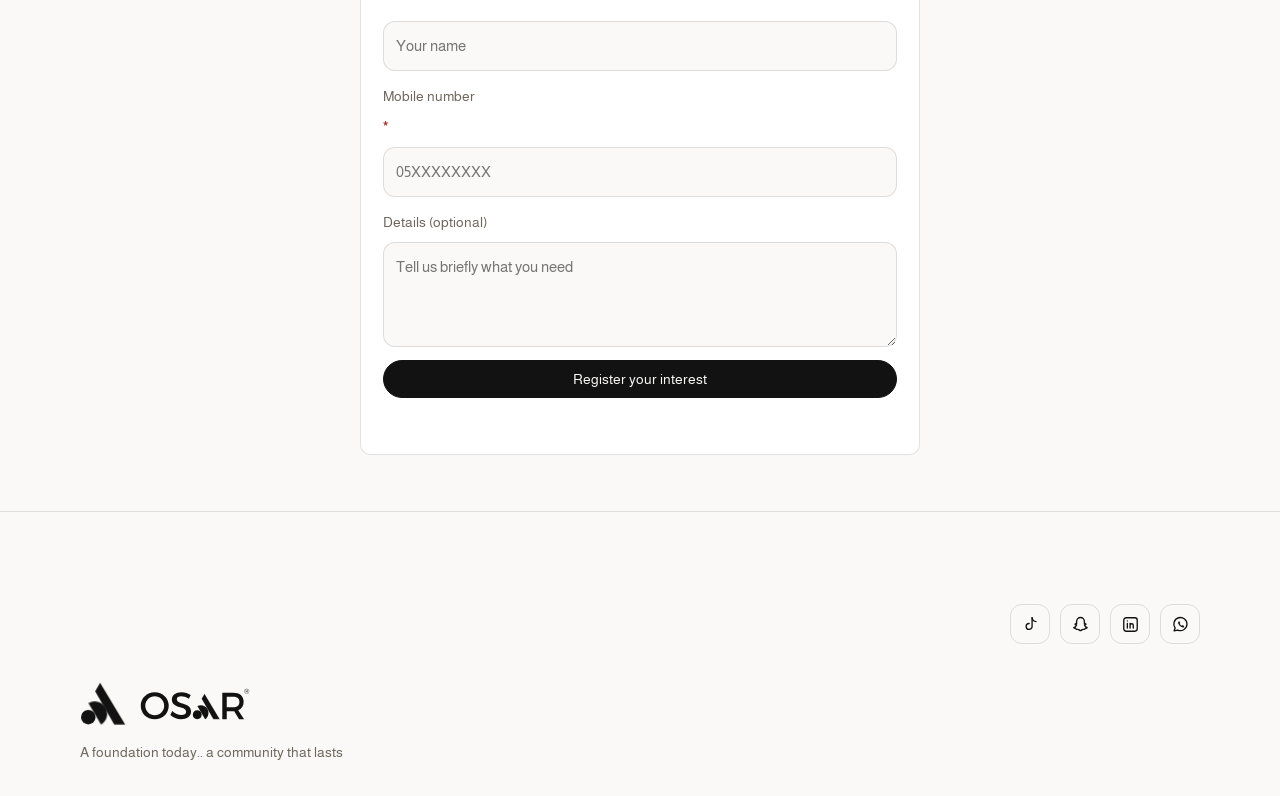
==== commit 1a316507: "Add 404 page, sitemap and robots; Google Analytics ready (off until ID is set) Co-Authored-By: Claud" ====
--- a/en/index.html
+++ b/en/index.html
@@ -9,11 +9,21 @@
 <meta name="theme-color" content="#FFFFFF">
 <meta property="og:title" content="OSAR | أوسار">
 <meta property="og:description" content="A foundation today.. a community that lasts">
+<meta property="og:type" content="website">
+<meta property="og:url" content="https://osar-sa.github.io/">
+<meta property="og:image" content="https://osar-sa.github.io/assets/og.png">
+<meta property="og:image:width" content="1200">
+<meta property="og:image:height" content="630">
+<meta property="og:locale" content="ar_SA">
+<meta name="twitter:card" content="summary_large_image">
+<meta name="twitter:image" content="https://osar-sa.github.io/assets/og.png">
 <link rel="icon" href="data:image/svg+xml,%3Csvg%20xmlns%3D%22http%3A//www.w3.org/2000/svg%22%20viewBox%3D%22300%20310%20480%20480%22%3E%3Crect%20x%3D%22300%22%20y%3D%22310%22%20width%3D%22480%22%20height%3D%22480%22%20rx%3D%2290%22%20fill%3D%22%230B0A09%22/%3E%3Cg%20fill%3D%22%23F4EEE9%22%3E%3Ccircle%20cx%3D%22412%22%20cy%3D%22656%22%20r%3D%2263%22/%3E%3Cpath%20d%3D%22M413%20534%20A108%20108%200%200%201%20523%20720%20Z%22/%3E%3Cpath%20d%3D%22M515%20357%20L733%20720%20L638%20720%20L472%20432%20Z%22/%3E%3C/g%3E%0A%3C/svg%3E">
 <link rel="preconnect" href="https://fonts.googleapis.com">
 <link rel="preconnect" href="https://fonts.gstatic.com" crossorigin>
 <link rel="stylesheet" href="https://fonts.googleapis.com/css2?family=Readex+Pro:wght@300;400;500;600&family=Almarai:wght@300;400;700&family=Jost:wght@400;500&display=swap">
-<link rel="stylesheet" href="../site.css?v=1793629620">
+<link rel="stylesheet" href="../site.css?v=1793630371">
+<script>/* Google Analytics: ضع رقم القياس هنا مثل G-XXXXXXX */window.OSAR_GA_ID="";
+(function(id){if(!id)return;var s=document.createElement('script');s.async=1;s.src='https://www.googletagmanager.com/gtag/js?id='+id;document.head.appendChild(s);window.dataLayer=window.dataLayer||[];window.gtag=function(){dataLayer.push(arguments)};gtag('js',new Date());gtag('config',id,{anonymize_ip:true});})(window.OSAR_GA_ID);</script>
 </head>
 <body class="home" data-page="Home">
 <div class="intro" id="intro" aria-hidden="true"><div class="intro-in">
@@ -165,6 +175,6 @@
     </div>
   </div>
 </footer>
-<script src="../site.en.js?v=1793629620"></script>
+<script src="../site.en.js?v=1793630371"></script>
 </body>
 </html>
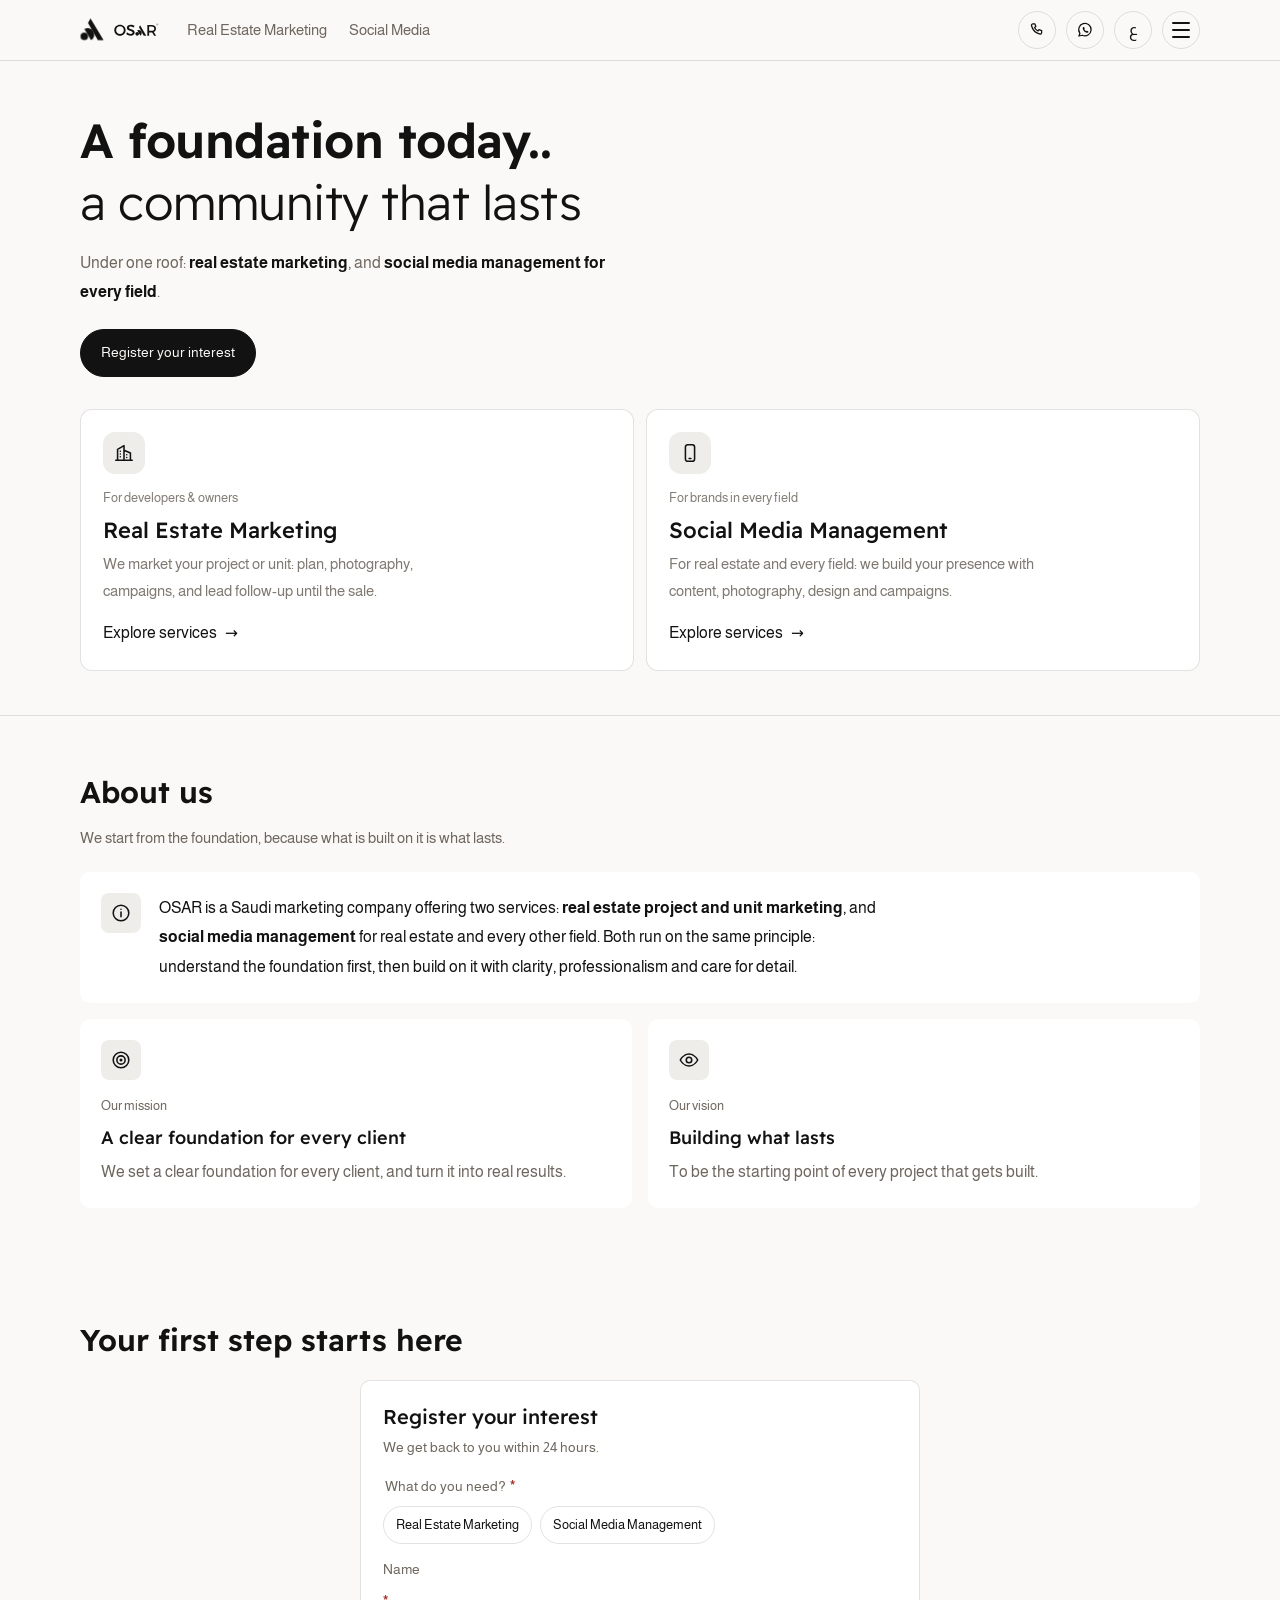
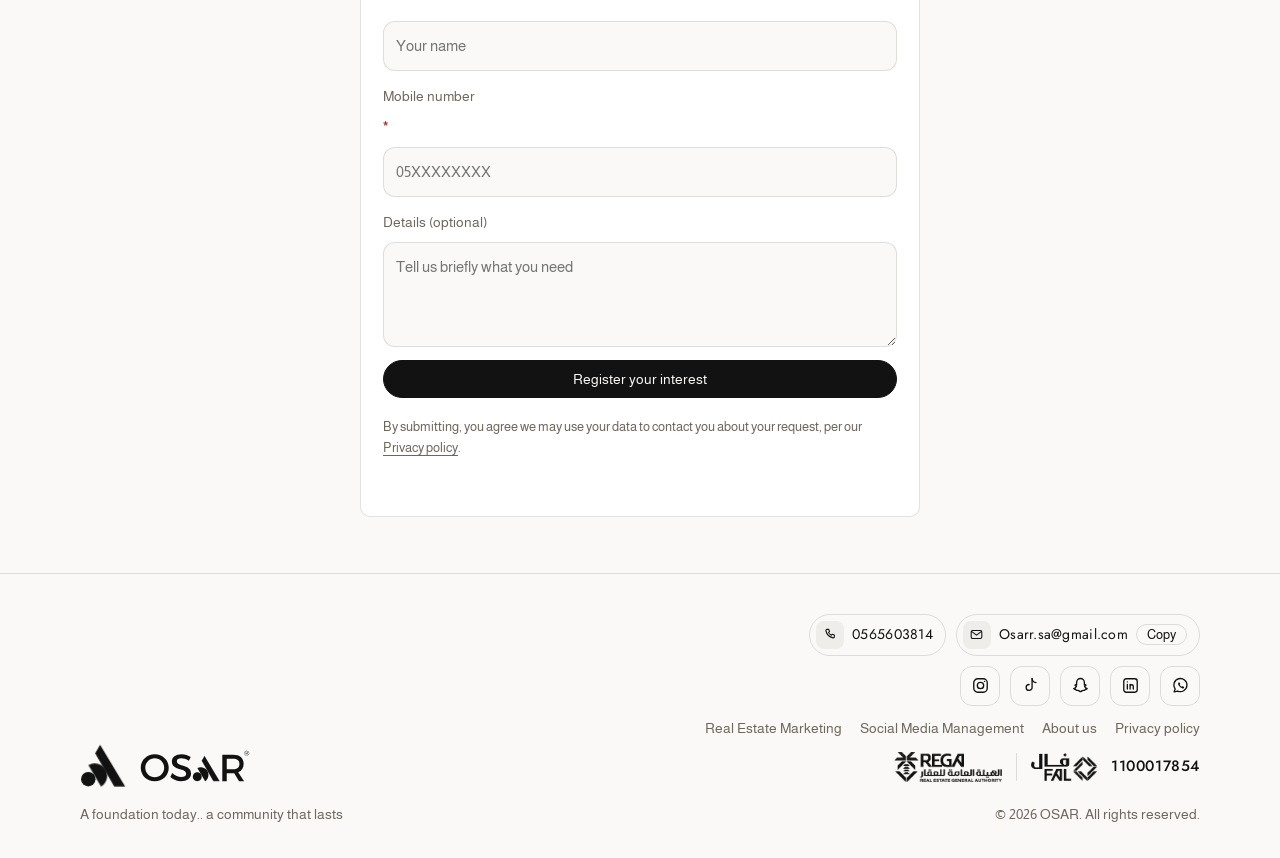
==== commit 3717c6f5: "Add privacy policy page, form consent note, and footer link (PDPL) Co-Authored-By: Claude Opus 5.5 <" ====
--- a/en/index.html
+++ b/en/index.html
@@ -21,7 +21,7 @@
 <link rel="preconnect" href="https://fonts.googleapis.com">
 <link rel="preconnect" href="https://fonts.gstatic.com" crossorigin>
 <link rel="stylesheet" href="https://fonts.googleapis.com/css2?family=Readex+Pro:wght@300;400;500;600&family=Almarai:wght@300;400;700&family=Jost:wght@400;500&display=swap">
-<link rel="stylesheet" href="../site.css?v=1793630371">
+<link rel="stylesheet" href="../site.css?v=1793823035">
 <script>/* Google Analytics: ضع رقم القياس هنا مثل G-XXXXXXX */window.OSAR_GA_ID="";
 (function(id){if(!id)return;var s=document.createElement('script');s.async=1;s.src='https://www.googletagmanager.com/gtag/js?id='+id;document.head.appendChild(s);window.dataLayer=window.dataLayer||[];window.gtag=function(){dataLayer.push(arguments)};gtag('js',new Date());gtag('config',id,{anonymize_ip:true});})(window.OSAR_GA_ID);</script>
 </head>
@@ -132,6 +132,7 @@
         <label for="f-msg">Details (optional)<textarea id="f-msg" name="msg" rows="3" placeholder="Tell us briefly what you need"></textarea></label>
         <input class="hp" type="text" name="website" id="f-hp" tabindex="-1" autocomplete="off" aria-hidden="true">
         <button class="btn btn-solid" type="submit" id="f-submit">Register your interest</button>
+        <p class="consent">By submitting, you agree we may use your data to contact you about your request, per our <a href="privacy.html">Privacy policy</a>.</p>
         <p class="form-note" id="f-note" aria-live="polite"></p>
       </form>
       <div class="thanks" id="thanks" hidden tabindex="-1">
@@ -168,13 +169,13 @@
         <span class="fe"><span class="ri"><svg viewBox="0 0 24 24" fill="none" stroke="currentColor" stroke-width="1.7" stroke-linecap="round" stroke-linejoin="round" aria-hidden="true"><rect x="3.5" y="5.5" width="17" height="13" rx="2.5"/><path d="M4 7l8 6 8-6"/></svg></span><span class="v" data-email>Osarr.sa@gmail.com</span><button class="mini" type="button" data-copy="email">Copy</button></span>
       </div>
       <div class="socials"><a class="so so-ig" href="https://www.instagram.com/osar_sa/" target="_blank" rel="noopener" aria-label="Instagram @OSAR_SA" data-tip="Instagram"><svg viewBox="0 0 24 24" fill="none" stroke="currentColor" stroke-width="1.7" stroke-linecap="round" stroke-linejoin="round" aria-hidden="true"><rect x="3.5" y="3.5" width="17" height="17" rx="5"/><circle cx="12" cy="12" r="4"/><circle cx="17.2" cy="6.8" r=".9" fill="currentColor" stroke="none"/></svg></a><a class="so so-tt" href="https://www.tiktok.com/@osar_sa" target="_blank" rel="noopener" aria-label="TikTok @OSAR_SA" data-tip="TikTok"><svg viewBox="0 0 24 24" fill="none" stroke="currentColor" stroke-width="1.7" stroke-linecap="round" stroke-linejoin="round" aria-hidden="true"><path d="M14 3.5v11a3.75 3.75 0 1 1-3.75-3.75"/><path d="M14 3.5c.4 2.6 2.4 4.6 5 4.8"/></svg></a><a class="so so-sc" href="https://www.snapchat.com/add/osar_sa" target="_blank" rel="noopener" aria-label="Snapchat @OSAR_SA" data-tip="Snapchat"><svg viewBox="0 0 24 24" fill="none" stroke="currentColor" stroke-width="1.7" stroke-linecap="round" stroke-linejoin="round" aria-hidden="true"><path d="M12 3.2c-2.9 0-4.9 2.1-4.9 5v2.4l-1.7.6c-.5.2-.4.8.1 1l1.5.4c-.6 1.6-1.9 2.9-3.5 3.5.4.7 1.7.9 2.6 1 .2.6.3 1.1 1 1.1.8 0 1.6-.4 2.6.2 1 .6 1.6 1.4 2.3 1.4s1.3-.8 2.3-1.4c1-.6 1.8-.2 2.6-.2.7 0 .8-.5 1-1.1.9-.1 2.2-.3 2.6-1-1.6-.6-2.9-1.9-3.5-3.5l1.5-.4c.5-.2.6-.8.1-1l-1.7-.6V8.2c0-2.9-2-5-4.9-5z"/></svg></a><a class="so so-li" href="https://www.linkedin.com/company/osarsa/" target="_blank" rel="noopener" aria-label="LinkedIn @OSAR_SA" data-tip="LinkedIn"><svg viewBox="0 0 24 24" fill="none" stroke="currentColor" stroke-width="1.7" stroke-linecap="round" stroke-linejoin="round" aria-hidden="true"><rect x="3.5" y="3.5" width="17" height="17" rx="3"/><path d="M8 10.5v6M8 7.5v.01M11.5 16.5v-3.5a2 2 0 0 1 4 0v3.5M11.5 10.5v6"/></svg></a><a class="so so-wa" href="https://wa.me/966565603814" target="_blank" rel="noopener" aria-label="WhatsApp @OSAR_SA" data-tip="WhatsApp" data-wa><svg viewBox="0 0 24 24" fill="none" stroke="currentColor" stroke-width="1.7" stroke-linecap="round" stroke-linejoin="round" aria-hidden="true"><path d="M4 20l1.2-3.6A8.3 8.3 0 1 1 8.4 19z"/><path d="M9.2 8.6c.2-.5.6-.5.9-.5h.4c.2 0 .4.1.5.4l.6 1.4c.1.2 0 .5-.1.6l-.5.6c.6 1.1 1.4 1.9 2.5 2.5l.6-.5c.2-.2.4-.2.6-.1l1.4.6c.3.1.4.3.4.5v.4c0 .3-.1.7-.5.9-.5.3-1.4.5-2.8-.1a8.6 8.6 0 0 1-3.8-3.8c-.6-1.4-.4-2.3-.1-2.8z" fill="currentColor" stroke="none"/></svg></a></div>
-      <nav class="foot-links"><a href="realestate.html">Real Estate Marketing</a><a href="social.html">Social Media Management</a><a href="./#about">About us</a></nav>
+      <nav class="foot-links"><a href="realestate.html">Real Estate Marketing</a><a href="social.html">Social Media Management</a><a href="./#about">About us</a><a href="privacy.html">Privacy policy</a></nav>
       <div class="legal-badge"><img src="[data-uri]" alt="Real Estate General Authority" class="lg-rega"><span class="sep"></span><img src="[data-uri]" alt="FAL license" class="lg-fal"><b class="fal-no">1100017854</b></div>
       <div class="legal foot-links" id="legal"></div>
       <span>© <span data-year>2026</span> OSAR. All rights reserved.</span>
     </div>
   </div>
 </footer>
-<script src="../site.en.js?v=1793630371"></script>
+<script src="../site.en.js?v=1793823035"></script>
 </body>
 </html>
--- a/site.css
+++ b/site.css
@@ -783,3 +783,18 @@
 .thanks .th-slogan{margin-top:10px;padding-top:14px;border-top:1px solid var(--line);font-family:var(--f-display);font-weight:500;font-size:17px;color:var(--cream)}
 [hidden]{display:none!important}
 .so-li:hover,.so-li:focus-visible{background:#0A66C2!important;color:#fff!important;border-color:transparent!important;box-shadow:0 8px 22px rgba(10,102,194,.3)}
+
+/* v17 privacy + consent */
+.consent{font-size:12.5px;line-height:1.7;color:var(--cream-dim);margin:6px 0 0}
+.consent a{color:inherit;text-decoration:underline;text-underline-offset:3px}
+.policy{max-width:760px;margin-inline:auto;display:block}
+.policy h1{font-family:var(--f-display);font-weight:600;font-size:clamp(28px,4vw,38px);margin:8px 0 4px}
+.policy .upd{font-size:13px;color:var(--cream-dim);margin:0 0 24px}
+.policy h2{font-family:var(--f-display);font-weight:500;font-size:19px;margin:30px 0 8px}
+.policy p,.policy li{font-size:15.5px;line-height:1.95;color:var(--cream)}
+.policy ul{padding-inline-start:20px;margin:6px 0}
+.policy a{text-decoration:underline;text-underline-offset:3px}
+.del-box{margin:26px 0;padding:22px;border:1px solid var(--line);border-radius:16px;background:var(--ground-2)}
+.del-box h3{font-family:var(--f-display);font-weight:500;font-size:18px;margin:0 0 6px}
+.del-box .ctas{display:flex;flex-wrap:wrap;gap:10px;margin-top:12px}
+.del-box .btn{text-decoration:none}
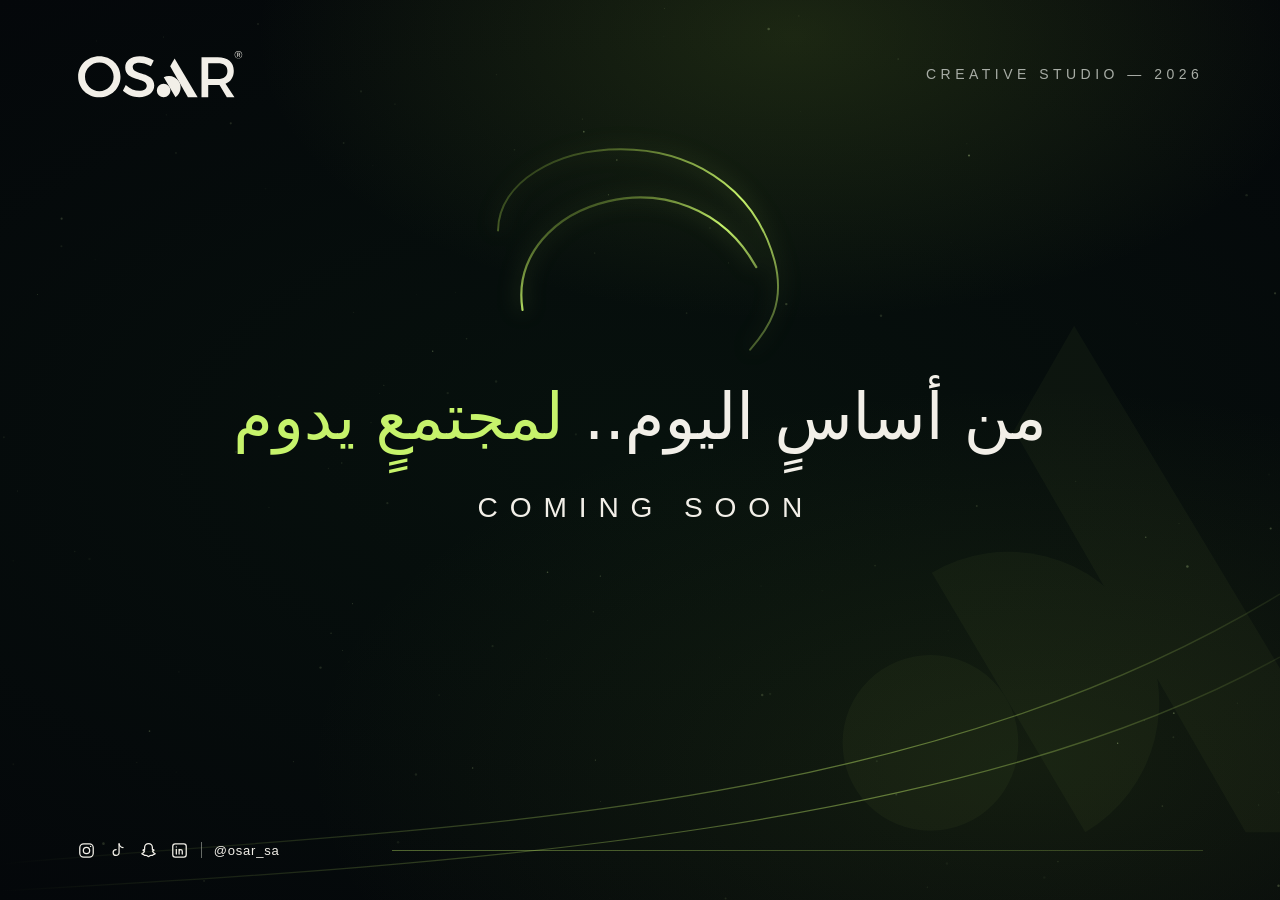
==== commit 2138dc78: "Switch site to coming-soon page (new identity); full site kept in history Co-Authored-By: Claude Opu" ====
--- a/en/index.html
+++ b/en/index.html
@@ -1,181 +1 @@
-<!doctype html>
-<html lang="en" dir="ltr">
-<head>
-<meta charset="utf-8">
-<meta name="viewport" content="width=device-width, initial-scale=1, viewport-fit=cover">
-<title>OSAR | أوسار</title>
-<meta name="claude:viewport-fit-sides" content="cover">
-<meta name="description" content="OSAR: real estate project marketing and social media management for every field. Built on a foundation today, for a community that lasts.">
-<meta name="theme-color" content="#FFFFFF">
-<meta property="og:title" content="OSAR | أوسار">
-<meta property="og:description" content="A foundation today.. a community that lasts">
-<meta property="og:type" content="website">
-<meta property="og:url" content="https://osar-sa.github.io/">
-<meta property="og:image" content="https://osar-sa.github.io/assets/og.png">
-<meta property="og:image:width" content="1200">
-<meta property="og:image:height" content="630">
-<meta property="og:locale" content="ar_SA">
-<meta name="twitter:card" content="summary_large_image">
-<meta name="twitter:image" content="https://osar-sa.github.io/assets/og.png">
-<link rel="icon" href="data:image/svg+xml,%3Csvg%20xmlns%3D%22http%3A//www.w3.org/2000/svg%22%20viewBox%3D%22300%20310%20480%20480%22%3E%3Crect%20x%3D%22300%22%20y%3D%22310%22%20width%3D%22480%22%20height%3D%22480%22%20rx%3D%2290%22%20fill%3D%22%230B0A09%22/%3E%3Cg%20fill%3D%22%23F4EEE9%22%3E%3Ccircle%20cx%3D%22412%22%20cy%3D%22656%22%20r%3D%2263%22/%3E%3Cpath%20d%3D%22M413%20534%20A108%20108%200%200%201%20523%20720%20Z%22/%3E%3Cpath%20d%3D%22M515%20357%20L733%20720%20L638%20720%20L472%20432%20Z%22/%3E%3C/g%3E%0A%3C/svg%3E">
-<link rel="preconnect" href="https://fonts.googleapis.com">
-<link rel="preconnect" href="https://fonts.gstatic.com" crossorigin>
-<link rel="stylesheet" href="https://fonts.googleapis.com/css2?family=Readex+Pro:wght@300;400;500;600&family=Almarai:wght@300;400;700&family=Jost:wght@400;500&display=swap">
-<link rel="stylesheet" href="../site.css?v=1793823035">
-<script>/* Google Analytics: ضع رقم القياس هنا مثل G-XXXXXXX */window.OSAR_GA_ID="";
-(function(id){if(!id)return;var s=document.createElement('script');s.async=1;s.src='https://www.googletagmanager.com/gtag/js?id='+id;document.head.appendChild(s);window.dataLayer=window.dataLayer||[];window.gtag=function(){dataLayer.push(arguments)};gtag('js',new Date());gtag('config',id,{anonymize_ip:true});})(window.OSAR_GA_ID);</script>
-</head>
-<body class="home" data-page="Home">
-<div class="intro" id="intro" aria-hidden="true"><div class="intro-in">
-  <svg class="im" viewBox="340 350 400 380" xmlns="http://www.w3.org/2000/svg"><g fill="currentColor"><path class="i-beam" d="M515 357 L733 720 L638 720 L472 432 Z"/><path class="i-half" d="M413 534 A108 108 0 0 1 523 720 Z"/><circle class="i-circle" cx="412" cy="656" r="63"/></g></svg>
-</div></div>
-<script>try{if(sessionStorage.getItem('osarIntro')){document.getElementById('intro').remove();document.documentElement.classList.add('no-intro')}else sessionStorage.setItem('osarIntro','1')}catch(e){}</script><script>(function(){var d=document.documentElement,splash=!!document.getElementById("intro"),wait=splash?2300:0;function go(){setTimeout(function(){requestAnimationFrame(function(){d.classList.add("ready")})},wait)}if(document.readyState==="complete")go();else addEventListener("load",go);setTimeout(function(){d.classList.add("ready")},wait+1800)})()</script>
-<header class="top band">
-  <div class="wrap nav">
-    <div class="nav-start">
-      <a class="brand" href="./" aria-label="OSAR home"><span class="logo-anim" aria-hidden="true"><svg viewBox="340 350 400 380" xmlns="http://www.w3.org/2000/svg"><g fill="currentColor"><path class="l-beam" d="M515 357 L733 720 L638 720 L472 432 Z"/><path class="l-half" d="M413 534 A108 108 0 0 1 523 720 Z"/><circle class="l-circle" cx="412" cy="656" r="63"/></g></svg></span><span class="logo-word"><svg aria-hidden="true" focusable="false" xmlns="http://www.w3.org/2000/svg" xmlns:xlink="http://www.w3.org/1999/xlink" viewBox="247 455 586 171">
-<path fill-rule="nonzero" fill="currentColor" fill-opacity="1" stroke-width="0.972" stroke-linecap="butt" stroke-linejoin="miter" stroke="rgb(98.799133%, 98.799133%, 98.799133%)" stroke-opacity="1" stroke-miterlimit="10" d="M -0.00151875 -0.00020625 L -15.595269 -27.172081 L 46.889106 -135.855675 L 81.201606 -135.855675 Z M -0.00151875 -0.00020625 " transform="matrix(1, 0, 0, -1, 590.7398, 485.3162)"/>
-<path fill-rule="nonzero" fill="currentColor" fill-opacity="1" d="M 552.507812 551.027344 L 593.933594 621.484375 C 611.984375 609.164062 617.246094 584.652344 606.046875 566.242188 C 595.085938 548.21875 571.632812 541.445312 552.507812 551.027344 "/>
-<path fill-rule="nonzero" fill="currentColor" fill-opacity="1" d="M 575.820312 597.390625 C 575.820312 610.523438 565.171875 621.171875 552.039062 621.171875 C 538.902344 621.171875 528.253906 610.523438 528.253906 597.390625 C 528.253906 584.257812 538.902344 573.609375 552.039062 573.609375 C 565.171875 573.609375 575.820312 584.257812 575.820312 597.390625 "/>
-<path fill-rule="nonzero" fill="currentColor" fill-opacity="1" d="M 275.125 549.136719 C 275.125 577.472656 298.234375 599.980469 325.769531 599.980469 C 353.300781 599.980469 375.808594 577.472656 375.808594 549.136719 C 375.808594 521 353.300781 498.894531 325.769531 498.894531 C 298.035156 498.894531 275.125 521 275.125 549.136719 M 400.128906 549.136719 C 400.128906 589.734375 367.570312 621.484375 325.566406 621.484375 C 283.566406 621.484375 251.007812 589.734375 251.007812 549.136719 C 251.007812 508.539062 283.566406 477.390625 325.566406 477.390625 C 367.570312 477.390625 400.128906 508.742188 400.128906 549.136719 "/>
-<path fill-rule="nonzero" fill="currentColor" fill-opacity="1" d="M 466.210938 499.496094 C 452.34375 499.496094 443.300781 504.921875 443.300781 514.570312 C 443.300781 545.71875 519.265625 529.039062 519.066406 580.085938 C 519.066406 605.40625 496.960938 621.082031 466.011719 621.082031 C 443.902344 621.082031 423.003906 612.039062 408.53125 598.574219 L 418.78125 578.074219 C 433.253906 591.539062 451.339844 598.976562 466.414062 598.976562 C 482.890625 598.976562 492.738281 592.34375 492.738281 581.292969 C 492.738281 549.539062 416.773438 567.222656 416.773438 516.578125 C 416.773438 492.460938 437.472656 476.988281 468.019531 476.988281 C 486.308594 476.988281 504.195312 483.019531 517.257812 491.65625 L 507.410156 512.558594 C 492.136719 503.316406 476.863281 499.496094 466.210938 499.496094 "/>
-<path fill-rule="nonzero" fill="currentColor" fill-opacity="1" d="M 742.558594 557.367188 C 764.265625 557.367188 776.722656 548.121094 776.722656 529.027344 C 776.722656 510.539062 764.265625 501.699219 742.558594 501.699219 L 709.199219 501.699219 L 709.199219 557.367188 Z M 774.714844 621.074219 L 748.992188 578.46875 C 746.980469 578.667969 744.769531 578.667969 742.558594 578.667969 L 709.199219 578.667969 L 709.199219 621.074219 L 685.484375 621.074219 L 685.484375 480.394531 L 742.558594 480.394531 C 778.535156 480.394531 799.234375 497.878906 799.234375 528.425781 C 799.234375 550.933594 788.78125 566.8125 770.09375 574.046875 L 801.644531 621.074219 Z M 774.714844 621.074219 "/>
-<path fill-rule="nonzero" fill="currentColor" fill-opacity="1" d="M 815.589844 459.925781 C 808.980469 459.925781 803.601562 465.304688 803.601562 471.914062 C 803.601562 478.527344 808.980469 483.90625 815.589844 483.90625 C 822.203125 483.90625 827.582031 478.527344 827.582031 471.914062 C 827.582031 465.304688 822.203125 459.925781 815.589844 459.925781 M 815.589844 485.316406 C 808.199219 485.316406 802.191406 479.304688 802.191406 471.914062 C 802.191406 464.527344 808.199219 458.515625 815.589844 458.515625 C 822.980469 458.515625 828.992188 464.527344 828.992188 471.914062 C 828.992188 479.304688 822.980469 485.316406 815.589844 485.316406 "/>
-<path fill-rule="nonzero" fill="currentColor" fill-opacity="1" d="M 812.566406 471.414062 L 816.105469 471.414062 C 817.179688 471.414062 817.980469 471.191406 818.511719 470.742188 C 819.039062 470.289062 819.304688 469.621094 819.304688 468.734375 C 819.304688 467.859375 819.042969 467.195312 818.519531 466.738281 C 817.996094 466.28125 817.191406 466.050781 816.105469 466.050781 L 812.566406 466.050781 Z M 810.957031 479.269531 C 810.800781 479.269531 810.675781 479.222656 810.589844 479.128906 C 810.507812 479.035156 810.464844 478.917969 810.464844 478.777344 L 810.464844 464.761719 C 810.464844 464.605469 810.507812 464.480469 810.589844 464.386719 C 810.675781 464.292969 810.800781 464.25 810.957031 464.25 L 816.191406 464.25 C 817.808594 464.25 819.089844 464.628906 820.03125 465.386719 C 820.976562 466.144531 821.449219 467.265625 821.449219 468.753906 C 821.449219 469.855469 821.175781 470.753906 820.625 471.445312 C 820.074219 472.140625 819.324219 472.625 818.382812 472.894531 L 821.6875 478.605469 C 821.730469 478.6875 821.75 478.769531 821.75 478.839844 C 821.75 478.953125 821.703125 479.054688 821.609375 479.140625 C 821.519531 479.226562 821.414062 479.269531 821.300781 479.269531 L 820.269531 479.269531 C 820.023438 479.269531 819.847656 479.203125 819.734375 479.074219 C 819.617188 478.949219 819.519531 478.820312 819.433594 478.6875 L 816.320312 473.238281 L 812.566406 473.238281 L 812.566406 478.777344 C 812.566406 478.917969 812.519531 479.035156 812.425781 479.128906 C 812.335938 479.222656 812.207031 479.269531 812.050781 479.269531 Z M 810.957031 479.269531 "/>
-</svg>
-</span></a>
-      <nav class="switch" aria-label="OSAR sections"><a href="realestate.html">Real Estate Marketing</a><a href="social.html">Social Media</a></nav>
-    </div>
-    <div class="nav-end">
-      <a class="quick" href="tel:0565603814" aria-label="Call OSAR 0565603814" data-tip="Call"><svg viewBox="0 0 24 24" fill="none" stroke="currentColor" stroke-width="1.7" stroke-linecap="round" stroke-linejoin="round" aria-hidden="true"><path d="M6.6 3.8h2.6l1.3 3.6-1.8 1.2a11 11 0 0 0 4.7 4.7l1.2-1.8 3.6 1.3v2.6a2 2 0 0 1-2.2 2A15.5 15.5 0 0 1 4.6 6a2 2 0 0 1 2-2.2z"/></svg></a>
-      <a class="quick qwa" href="https://wa.me/966565603814" data-wa target="_blank" rel="noopener" aria-label="OSAR on WhatsApp" data-tip="WhatsApp"><svg viewBox="0 0 24 24" fill="none" stroke="currentColor" stroke-width="1.7" stroke-linecap="round" stroke-linejoin="round" aria-hidden="true"><path d="M4 20l1.2-3.6A8.3 8.3 0 1 1 8.4 19z"/><path d="M9.2 8.6c.2-.5.6-.5.9-.5h.4c.2 0 .4.1.5.4l.6 1.4c.1.2 0 .5-.1.6l-.5.6c.6 1.1 1.4 1.9 2.5 2.5l.6-.5c.2-.2.4-.2.6-.1l1.4.6c.3.1.4.3.4.5v.4c0 .3-.1.7-.5.9-.5.3-1.4.5-2.8-.1a8.6 8.6 0 0 1-3.8-3.8c-.6-1.4-.4-2.3-.1-2.8z" fill="currentColor" stroke="none"/></svg></a>
-      <a class="lang" href="../" hreflang="ar" aria-label="العربية">ع</a>
-      <button class="burger" id="burger" type="button" aria-label="Menu" aria-controls="drawer" aria-expanded="false"><span></span><span></span><span></span></button>
-    </div>
-  </div>
-</header>
-<div class="scrim" id="scrim"></div>
-<aside class="drawer" id="drawer" aria-label="Menu" aria-hidden="true">
-  <div class="drawer-head"><a href="./" aria-label="Home" class="dh-logo"><svg viewBox="340 350 400 380" xmlns="http://www.w3.org/2000/svg" aria-hidden="true"><g fill="currentColor"><circle class="m-circle" cx="412" cy="656" r="63"/><path class="m-half" d="M413 534 A108 108 0 0 1 523 720 Z"/><path class="m-beam" d="M515 357 L733 720 L638 720 L472 432 Z"/></g></svg><svg aria-hidden="true" focusable="false" xmlns="http://www.w3.org/2000/svg" xmlns:xlink="http://www.w3.org/1999/xlink" viewBox="247 455 586 171">
-<path fill-rule="nonzero" fill="currentColor" fill-opacity="1" stroke-width="0.972" stroke-linecap="butt" stroke-linejoin="miter" stroke="rgb(98.799133%, 98.799133%, 98.799133%)" stroke-opacity="1" stroke-miterlimit="10" d="M -0.00151875 -0.00020625 L -15.595269 -27.172081 L 46.889106 -135.855675 L 81.201606 -135.855675 Z M -0.00151875 -0.00020625 " transform="matrix(1, 0, 0, -1, 590.7398, 485.3162)"/>
-<path fill-rule="nonzero" fill="currentColor" fill-opacity="1" d="M 552.507812 551.027344 L 593.933594 621.484375 C 611.984375 609.164062 617.246094 584.652344 606.046875 566.242188 C 595.085938 548.21875 571.632812 541.445312 552.507812 551.027344 "/>
-<path fill-rule="nonzero" fill="currentColor" fill-opacity="1" d="M 575.820312 597.390625 C 575.820312 610.523438 565.171875 621.171875 552.039062 621.171875 C 538.902344 621.171875 528.253906 610.523438 528.253906 597.390625 C 528.253906 584.257812 538.902344 573.609375 552.039062 573.609375 C 565.171875 573.609375 575.820312 584.257812 575.820312 597.390625 "/>
-<path fill-rule="nonzero" fill="currentColor" fill-opacity="1" d="M 275.125 549.136719 C 275.125 577.472656 298.234375 599.980469 325.769531 599.980469 C 353.300781 599.980469 375.808594 577.472656 375.808594 549.136719 C 375.808594 521 353.300781 498.894531 325.769531 498.894531 C 298.035156 498.894531 275.125 521 275.125 549.136719 M 400.128906 549.136719 C 400.128906 589.734375 367.570312 621.484375 325.566406 621.484375 C 283.566406 621.484375 251.007812 589.734375 251.007812 549.136719 C 251.007812 508.539062 283.566406 477.390625 325.566406 477.390625 C 367.570312 477.390625 400.128906 508.742188 400.128906 549.136719 "/>
-<path fill-rule="nonzero" fill="currentColor" fill-opacity="1" d="M 466.210938 499.496094 C 452.34375 499.496094 443.300781 504.921875 443.300781 514.570312 C 443.300781 545.71875 519.265625 529.039062 519.066406 580.085938 C 519.066406 605.40625 496.960938 621.082031 466.011719 621.082031 C 443.902344 621.082031 423.003906 612.039062 408.53125 598.574219 L 418.78125 578.074219 C 433.253906 591.539062 451.339844 598.976562 466.414062 598.976562 C 482.890625 598.976562 492.738281 592.34375 492.738281 581.292969 C 492.738281 549.539062 416.773438 567.222656 416.773438 516.578125 C 416.773438 492.460938 437.472656 476.988281 468.019531 476.988281 C 486.308594 476.988281 504.195312 483.019531 517.257812 491.65625 L 507.410156 512.558594 C 492.136719 503.316406 476.863281 499.496094 466.210938 499.496094 "/>
-<path fill-rule="nonzero" fill="currentColor" fill-opacity="1" d="M 742.558594 557.367188 C 764.265625 557.367188 776.722656 548.121094 776.722656 529.027344 C 776.722656 510.539062 764.265625 501.699219 742.558594 501.699219 L 709.199219 501.699219 L 709.199219 557.367188 Z M 774.714844 621.074219 L 748.992188 578.46875 C 746.980469 578.667969 744.769531 578.667969 742.558594 578.667969 L 709.199219 578.667969 L 709.199219 621.074219 L 685.484375 621.074219 L 685.484375 480.394531 L 742.558594 480.394531 C 778.535156 480.394531 799.234375 497.878906 799.234375 528.425781 C 799.234375 550.933594 788.78125 566.8125 770.09375 574.046875 L 801.644531 621.074219 Z M 774.714844 621.074219 "/>
-<path fill-rule="nonzero" fill="currentColor" fill-opacity="1" d="M 815.589844 459.925781 C 808.980469 459.925781 803.601562 465.304688 803.601562 471.914062 C 803.601562 478.527344 808.980469 483.90625 815.589844 483.90625 C 822.203125 483.90625 827.582031 478.527344 827.582031 471.914062 C 827.582031 465.304688 822.203125 459.925781 815.589844 459.925781 M 815.589844 485.316406 C 808.199219 485.316406 802.191406 479.304688 802.191406 471.914062 C 802.191406 464.527344 808.199219 458.515625 815.589844 458.515625 C 822.980469 458.515625 828.992188 464.527344 828.992188 471.914062 C 828.992188 479.304688 822.980469 485.316406 815.589844 485.316406 "/>
-<path fill-rule="nonzero" fill="currentColor" fill-opacity="1" d="M 812.566406 471.414062 L 816.105469 471.414062 C 817.179688 471.414062 817.980469 471.191406 818.511719 470.742188 C 819.039062 470.289062 819.304688 469.621094 819.304688 468.734375 C 819.304688 467.859375 819.042969 467.195312 818.519531 466.738281 C 817.996094 466.28125 817.191406 466.050781 816.105469 466.050781 L 812.566406 466.050781 Z M 810.957031 479.269531 C 810.800781 479.269531 810.675781 479.222656 810.589844 479.128906 C 810.507812 479.035156 810.464844 478.917969 810.464844 478.777344 L 810.464844 464.761719 C 810.464844 464.605469 810.507812 464.480469 810.589844 464.386719 C 810.675781 464.292969 810.800781 464.25 810.957031 464.25 L 816.191406 464.25 C 817.808594 464.25 819.089844 464.628906 820.03125 465.386719 C 820.976562 466.144531 821.449219 467.265625 821.449219 468.753906 C 821.449219 469.855469 821.175781 470.753906 820.625 471.445312 C 820.074219 472.140625 819.324219 472.625 818.382812 472.894531 L 821.6875 478.605469 C 821.730469 478.6875 821.75 478.769531 821.75 478.839844 C 821.75 478.953125 821.703125 479.054688 821.609375 479.140625 C 821.519531 479.226562 821.414062 479.269531 821.300781 479.269531 L 820.269531 479.269531 C 820.023438 479.269531 819.847656 479.203125 819.734375 479.074219 C 819.617188 478.949219 819.519531 478.820312 819.433594 478.6875 L 816.320312 473.238281 L 812.566406 473.238281 L 812.566406 478.777344 C 812.566406 478.917969 812.519531 479.035156 812.425781 479.128906 C 812.335938 479.222656 812.207031 479.269531 812.050781 479.269531 Z M 810.957031 479.269531 "/>
-</svg>
-</a><button class="x" type="button" aria-label="Close menu">×</button></div>
-  <nav>
-    <a class="door re" href="realestate.html"><span class="di"><svg viewBox="0 0 24 24" fill="none" stroke="currentColor" stroke-width="1.7" stroke-linecap="round" stroke-linejoin="round" aria-hidden="true"><path d="M5 20V8l7-4v16M12 20V9l7 3v8M3 20h18M8 10v.01M8 13v.01M8 16v.01M15 14v.01M15 17v.01"/></svg></span><span><b>Real Estate Marketing</b><small>Marketing real estate projects and units</small></span></a>
-    <a class="door sm" href="social.html"><span class="di"><svg viewBox="0 0 24 24" fill="none" stroke="currentColor" stroke-width="1.7" stroke-linecap="round" stroke-linejoin="round" aria-hidden="true"><rect x="7" y="3" width="10" height="18" rx="2.5"/><path d="M11 18h2"/></svg></span><span><b>Social Media Management</b><small>For real estate and every field</small></span></a>
-    <a class="lnk" href="./#about"><span class="li"><svg viewBox="0 0 24 24" fill="none" stroke="currentColor" stroke-width="1.7" stroke-linecap="round" stroke-linejoin="round" aria-hidden="true"><circle cx="12" cy="12" r="8.5"/><path d="M12 11v5M12 8v.01"/></svg></span>About us</a>
-    <a class="lnk" href="./#mission"><span class="li"><svg viewBox="0 0 24 24" fill="none" stroke="currentColor" stroke-width="1.7" stroke-linecap="round" stroke-linejoin="round" aria-hidden="true"><circle cx="12" cy="12" r="8.5"/><circle cx="12" cy="12" r="4.5"/><circle cx="12" cy="12" r=".8" fill="currentColor"/></svg></span>Mission & vision</a>
-    <a class="lnk" href="#interest"><span class="li"><svg viewBox="0 0 24 24" fill="none" stroke="currentColor" stroke-width="1.7" stroke-linecap="round" stroke-linejoin="round" aria-hidden="true"><path d="M8 12.5V6.5a1.5 1.5 0 0 1 3 0v5M11 11V5a1.5 1.5 0 0 1 3 0v6M14 11V6.5a1.5 1.5 0 0 1 3 0V14a6 6 0 0 1-6 6h-.5A5.5 5.5 0 0 1 5.2 16.6L3.8 13a1.5 1.5 0 0 1 2.7-1.3L8 14"/></svg></span>Register your interest</a>
-    <a class="lnk" href="#contact"><span class="li"><svg viewBox="0 0 24 24" fill="none" stroke="currentColor" stroke-width="1.7" stroke-linecap="round" stroke-linejoin="round" aria-hidden="true"><path d="M6.6 3.8h2.6l1.3 3.6-1.8 1.2a11 11 0 0 0 4.7 4.7l1.2-1.8 3.6 1.3v2.6a2 2 0 0 1-2.2 2A15.5 15.5 0 0 1 4.6 6a2 2 0 0 1 2-2.2z"/></svg></span>Contact us</a>
-  </nav>
-  <div style="margin-top:auto;padding-top:24px"><div class="socials"><a class="so so-ig" href="https://www.instagram.com/osar_sa/" target="_blank" rel="noopener" aria-label="Instagram @OSAR_SA" data-tip="Instagram"><svg viewBox="0 0 24 24" fill="none" stroke="currentColor" stroke-width="1.7" stroke-linecap="round" stroke-linejoin="round" aria-hidden="true"><rect x="3.5" y="3.5" width="17" height="17" rx="5"/><circle cx="12" cy="12" r="4"/><circle cx="17.2" cy="6.8" r=".9" fill="currentColor" stroke="none"/></svg></a><a class="so so-tt" href="https://www.tiktok.com/@osar_sa" target="_blank" rel="noopener" aria-label="TikTok @OSAR_SA" data-tip="TikTok"><svg viewBox="0 0 24 24" fill="none" stroke="currentColor" stroke-width="1.7" stroke-linecap="round" stroke-linejoin="round" aria-hidden="true"><path d="M14 3.5v11a3.75 3.75 0 1 1-3.75-3.75"/><path d="M14 3.5c.4 2.6 2.4 4.6 5 4.8"/></svg></a><a class="so so-sc" href="https://www.snapchat.com/add/osar_sa" target="_blank" rel="noopener" aria-label="Snapchat @OSAR_SA" data-tip="Snapchat"><svg viewBox="0 0 24 24" fill="none" stroke="currentColor" stroke-width="1.7" stroke-linecap="round" stroke-linejoin="round" aria-hidden="true"><path d="M12 3.2c-2.9 0-4.9 2.1-4.9 5v2.4l-1.7.6c-.5.2-.4.8.1 1l1.5.4c-.6 1.6-1.9 2.9-3.5 3.5.4.7 1.7.9 2.6 1 .2.6.3 1.1 1 1.1.8 0 1.6-.4 2.6.2 1 .6 1.6 1.4 2.3 1.4s1.3-.8 2.3-1.4c1-.6 1.8-.2 2.6-.2.7 0 .8-.5 1-1.1.9-.1 2.2-.3 2.6-1-1.6-.6-2.9-1.9-3.5-3.5l1.5-.4c.5-.2.6-.8.1-1l-1.7-.6V8.2c0-2.9-2-5-4.9-5z"/></svg></a><a class="so so-li" href="https://www.linkedin.com/company/osarsa/" target="_blank" rel="noopener" aria-label="LinkedIn @OSAR_SA" data-tip="LinkedIn"><svg viewBox="0 0 24 24" fill="none" stroke="currentColor" stroke-width="1.7" stroke-linecap="round" stroke-linejoin="round" aria-hidden="true"><rect x="3.5" y="3.5" width="17" height="17" rx="3"/><path d="M8 10.5v6M8 7.5v.01M11.5 16.5v-3.5a2 2 0 0 1 4 0v3.5M11.5 10.5v6"/></svg></a><a class="so so-wa" href="https://wa.me/966565603814" target="_blank" rel="noopener" aria-label="WhatsApp @OSAR_SA" data-tip="WhatsApp" data-wa><svg viewBox="0 0 24 24" fill="none" stroke="currentColor" stroke-width="1.7" stroke-linecap="round" stroke-linejoin="round" aria-hidden="true"><path d="M4 20l1.2-3.6A8.3 8.3 0 1 1 8.4 19z"/><path d="M9.2 8.6c.2-.5.6-.5.9-.5h.4c.2 0 .4.1.5.4l.6 1.4c.1.2 0 .5-.1.6l-.5.6c.6 1.1 1.4 1.9 2.5 2.5l.6-.5c.2-.2.4-.2.6-.1l1.4.6c.3.1.4.3.4.5v.4c0 .3-.1.7-.5.9-.5.3-1.4.5-2.8-.1a8.6 8.6 0 0 1-3.8-3.8c-.6-1.4-.4-2.3-.1-2.8z" fill="currentColor" stroke="none"/></svg></a></div><p class="handle">@OSAR_SA</p></div>
-</aside>
-<main id="top">
-<section class="band hero patterned">
-  <div class="wrap">
-    <span class="eyebrow">OSAR</span>
-    <div class="hero-split"><div>
-    <h1>A foundation today..<span class="soft">a community that lasts</span></h1>
-    <p class="lede">Under one roof: <b>real estate marketing</b>, and <b>social media management for every field</b>.</p>
-    <div class="ctas"><a class="btn btn-solid" href="#interest">Register your interest</a></div>
-    </div>
-    </div>
-    <div class="doors">
-      <a class="door-card re" href="realestate.html">
-        <span class="dc-ic"><svg viewBox="0 0 24 24" fill="none" stroke="currentColor" stroke-width="1.7" stroke-linecap="round" stroke-linejoin="round" aria-hidden="true"><path d="M5 20V8l7-4v16M12 20V9l7 3v8M3 20h18M8 10v.01M8 13v.01M8 16v.01M15 14v.01M15 17v.01"/></svg></span>
-        <span class="tag">For developers & owners</span>
-        <h2>Real Estate Marketing</h2>
-        <p>We market your project or unit: plan, photography, campaigns, and lead follow-up until the sale.</p>
-        <span class="go">Explore services</span>
-      </a>
-      <a class="door-card sm" href="social.html">
-        <span class="dc-ic"><svg viewBox="0 0 24 24" fill="none" stroke="currentColor" stroke-width="1.7" stroke-linecap="round" stroke-linejoin="round" aria-hidden="true"><rect x="7" y="3" width="10" height="18" rx="2.5"/><path d="M11 18h2"/></svg></span>
-        <span class="tag">For brands in every field</span>
-        <h2>Social Media Management</h2>
-        <p>For real estate and every field: we build your presence with content, photography, design and campaigns.</p>
-        <span class="go">Explore services</span>
-      </a>
-    </div>
-  </div>
-</section>
-
-<section class="band block" id="about">
-  <div class="wrap">
-    <div class="sec-head keep"><span class="latin">About Osar</span><div><h2>About us</h2><p>We start from the foundation, because what is built on it is what lasts.</p></div></div>
-    <div class="about-intro"><span class="ai"><svg viewBox="0 0 24 24" fill="none" stroke="currentColor" stroke-width="1.7" stroke-linecap="round" stroke-linejoin="round" aria-hidden="true"><circle cx="12" cy="12" r="8.5"/><path d="M12 11v5M12 8v.01"/></svg></span><p>OSAR is a Saudi marketing company offering two services: <b>real estate project and unit marketing</b>, and <b>social media management</b> for real estate and every other field. Both run on the same principle: understand the foundation first, then build on it with clarity, professionalism and care for detail.</p></div>
-    <div class="mv">
-      <div class="mv-card" id="mission"><span class="mv-ic"><svg viewBox="0 0 24 24" fill="none" stroke="currentColor" stroke-width="1.7" stroke-linecap="round" stroke-linejoin="round" aria-hidden="true"><circle cx="12" cy="12" r="8.5"/><circle cx="12" cy="12" r="4.5"/><circle cx="12" cy="12" r=".8" fill="currentColor"/></svg></span><span class="k">Our mission</span><h3>A clear foundation for every client</h3><p>We set a clear foundation for every client, and turn it into real results.</p></div>
-      <div class="mv-card"><span class="mv-ic"><svg viewBox="0 0 24 24" fill="none" stroke="currentColor" stroke-width="1.7" stroke-linecap="round" stroke-linejoin="round" aria-hidden="true"><path d="M2.5 12S6 5.5 12 5.5 21.5 12 21.5 12 18 18.5 12 18.5 2.5 12 2.5 12z"/><circle cx="12" cy="12" r="3"/></svg></span><span class="k">Our vision</span><h3>Building what lasts</h3><p>To be the starting point of every project that gets built.</p></div>
-    </div>
-  </div>
-</section>
-
-
-<section class="band block" id="contact">
-  <div class="wrap">
-    <div class="sec-head"><span class="latin">Start here</span><div><h2>Your first step starts here</h2><p>Whether you have a real estate project or want a stronger brand presence, get in touch and we will start from the foundation.</p></div></div>
-    <div class="contact-grid solo">
-      <form class="lead" id="lead" novalidate data-path="">
-        <span id="interest" style="position:absolute;top:-90px"></span>
-        <h3>Register your interest</h3>
-        <p class="sub">We get back to you within 24 hours.</p>
-        <fieldset id="need-set"><legend>What do you need? <span class="req">*</span></legend><div class="chips"><input type="radio" name="need" id="n0" value="Real Estate Marketing" required><label for="n0">Real Estate Marketing</label><input type="radio" name="need" id="n1" value="Social Media Management" required><label for="n1">Social Media Management</label></div></fieldset>
-        <label for="f-name">Name <span class="req">*</span><input id="f-name" name="name" autocomplete="name" placeholder="Your name"></label>
-        <label for="f-phone">Mobile number <span class="req">*</span><input id="f-phone" name="phone" type="tel" inputmode="tel" autocomplete="tel" dir="ltr" placeholder="05XXXXXXXX" style="text-align:right"></label>
-        <label for="f-msg">Details (optional)<textarea id="f-msg" name="msg" rows="3" placeholder="Tell us briefly what you need"></textarea></label>
-        <input class="hp" type="text" name="website" id="f-hp" tabindex="-1" autocomplete="off" aria-hidden="true">
-        <button class="btn btn-solid" type="submit" id="f-submit">Register your interest</button>
-        <p class="consent">By submitting, you agree we may use your data to contact you about your request, per our <a href="privacy.html">Privacy policy</a>.</p>
-        <p class="form-note" id="f-note" aria-live="polite"></p>
-      </form>
-      <div class="thanks" id="thanks" hidden tabindex="-1">
-        <span class="th-mark" aria-hidden="true"><svg viewBox="340 350 400 380" xmlns="http://www.w3.org/2000/svg" aria-hidden="true"><g fill="currentColor"><circle class="m-circle" cx="412" cy="656" r="63"/><path class="m-half" d="M413 534 A108 108 0 0 1 523 720 Z"/><path class="m-beam" d="M515 357 L733 720 L638 720 L472 432 Z"/></g></svg></span>
-        <h3>Thank you <span id="th-name"></span>, we received your interest</h3>
-        <p>The OSAR team will contact you within 24 hours.</p>
-        <p class="th-phone">Direct contact: <a href="tel:0565603814" dir="ltr">0565603814</a></p>
-        <p class="th-slogan">A foundation today.. a community that lasts</p>
-      </div>
-    </div>
-  </div>
-</section>
-</main>
-<div class="pattern-band" aria-hidden="true"></div>
-<footer class="band">
-  <div class="wrap foot">
-    <div style="display:grid;gap:14px">
-      <div class="lock" aria-label="OSAR"><span class="foot-mark"><svg viewBox="340 350 400 380" xmlns="http://www.w3.org/2000/svg" aria-hidden="true"><g fill="currentColor"><circle class="m-circle" cx="412" cy="656" r="63"/><path class="m-half" d="M413 534 A108 108 0 0 1 523 720 Z"/><path class="m-beam" d="M515 357 L733 720 L638 720 L472 432 Z"/></g></svg></span><svg aria-hidden="true" focusable="false" xmlns="http://www.w3.org/2000/svg" xmlns:xlink="http://www.w3.org/1999/xlink" viewBox="247 455 586 171">
-<path fill-rule="nonzero" fill="currentColor" fill-opacity="1" stroke-width="0.972" stroke-linecap="butt" stroke-linejoin="miter" stroke="rgb(98.799133%, 98.799133%, 98.799133%)" stroke-opacity="1" stroke-miterlimit="10" d="M -0.00151875 -0.00020625 L -15.595269 -27.172081 L 46.889106 -135.855675 L 81.201606 -135.855675 Z M -0.00151875 -0.00020625 " transform="matrix(1, 0, 0, -1, 590.7398, 485.3162)"/>
-<path fill-rule="nonzero" fill="currentColor" fill-opacity="1" d="M 552.507812 551.027344 L 593.933594 621.484375 C 611.984375 609.164062 617.246094 584.652344 606.046875 566.242188 C 595.085938 548.21875 571.632812 541.445312 552.507812 551.027344 "/>
-<path fill-rule="nonzero" fill="currentColor" fill-opacity="1" d="M 575.820312 597.390625 C 575.820312 610.523438 565.171875 621.171875 552.039062 621.171875 C 538.902344 621.171875 528.253906 610.523438 528.253906 597.390625 C 528.253906 584.257812 538.902344 573.609375 552.039062 573.609375 C 565.171875 573.609375 575.820312 584.257812 575.820312 597.390625 "/>
-<path fill-rule="nonzero" fill="currentColor" fill-opacity="1" d="M 275.125 549.136719 C 275.125 577.472656 298.234375 599.980469 325.769531 599.980469 C 353.300781 599.980469 375.808594 577.472656 375.808594 549.136719 C 375.808594 521 353.300781 498.894531 325.769531 498.894531 C 298.035156 498.894531 275.125 521 275.125 549.136719 M 400.128906 549.136719 C 400.128906 589.734375 367.570312 621.484375 325.566406 621.484375 C 283.566406 621.484375 251.007812 589.734375 251.007812 549.136719 C 251.007812 508.539062 283.566406 477.390625 325.566406 477.390625 C 367.570312 477.390625 400.128906 508.742188 400.128906 549.136719 "/>
-<path fill-rule="nonzero" fill="currentColor" fill-opacity="1" d="M 466.210938 499.496094 C 452.34375 499.496094 443.300781 504.921875 443.300781 514.570312 C 443.300781 545.71875 519.265625 529.039062 519.066406 580.085938 C 519.066406 605.40625 496.960938 621.082031 466.011719 621.082031 C 443.902344 621.082031 423.003906 612.039062 408.53125 598.574219 L 418.78125 578.074219 C 433.253906 591.539062 451.339844 598.976562 466.414062 598.976562 C 482.890625 598.976562 492.738281 592.34375 492.738281 581.292969 C 492.738281 549.539062 416.773438 567.222656 416.773438 516.578125 C 416.773438 492.460938 437.472656 476.988281 468.019531 476.988281 C 486.308594 476.988281 504.195312 483.019531 517.257812 491.65625 L 507.410156 512.558594 C 492.136719 503.316406 476.863281 499.496094 466.210938 499.496094 "/>
-<path fill-rule="nonzero" fill="currentColor" fill-opacity="1" d="M 742.558594 557.367188 C 764.265625 557.367188 776.722656 548.121094 776.722656 529.027344 C 776.722656 510.539062 764.265625 501.699219 742.558594 501.699219 L 709.199219 501.699219 L 709.199219 557.367188 Z M 774.714844 621.074219 L 748.992188 578.46875 C 746.980469 578.667969 744.769531 578.667969 742.558594 578.667969 L 709.199219 578.667969 L 709.199219 621.074219 L 685.484375 621.074219 L 685.484375 480.394531 L 742.558594 480.394531 C 778.535156 480.394531 799.234375 497.878906 799.234375 528.425781 C 799.234375 550.933594 788.78125 566.8125 770.09375 574.046875 L 801.644531 621.074219 Z M 774.714844 621.074219 "/>
-<path fill-rule="nonzero" fill="currentColor" fill-opacity="1" d="M 815.589844 459.925781 C 808.980469 459.925781 803.601562 465.304688 803.601562 471.914062 C 803.601562 478.527344 808.980469 483.90625 815.589844 483.90625 C 822.203125 483.90625 827.582031 478.527344 827.582031 471.914062 C 827.582031 465.304688 822.203125 459.925781 815.589844 459.925781 M 815.589844 485.316406 C 808.199219 485.316406 802.191406 479.304688 802.191406 471.914062 C 802.191406 464.527344 808.199219 458.515625 815.589844 458.515625 C 822.980469 458.515625 828.992188 464.527344 828.992188 471.914062 C 828.992188 479.304688 822.980469 485.316406 815.589844 485.316406 "/>
-<path fill-rule="nonzero" fill="currentColor" fill-opacity="1" d="M 812.566406 471.414062 L 816.105469 471.414062 C 817.179688 471.414062 817.980469 471.191406 818.511719 470.742188 C 819.039062 470.289062 819.304688 469.621094 819.304688 468.734375 C 819.304688 467.859375 819.042969 467.195312 818.519531 466.738281 C 817.996094 466.28125 817.191406 466.050781 816.105469 466.050781 L 812.566406 466.050781 Z M 810.957031 479.269531 C 810.800781 479.269531 810.675781 479.222656 810.589844 479.128906 C 810.507812 479.035156 810.464844 478.917969 810.464844 478.777344 L 810.464844 464.761719 C 810.464844 464.605469 810.507812 464.480469 810.589844 464.386719 C 810.675781 464.292969 810.800781 464.25 810.957031 464.25 L 816.191406 464.25 C 817.808594 464.25 819.089844 464.628906 820.03125 465.386719 C 820.976562 466.144531 821.449219 467.265625 821.449219 468.753906 C 821.449219 469.855469 821.175781 470.753906 820.625 471.445312 C 820.074219 472.140625 819.324219 472.625 818.382812 472.894531 L 821.6875 478.605469 C 821.730469 478.6875 821.75 478.769531 821.75 478.839844 C 821.75 478.953125 821.703125 479.054688 821.609375 479.140625 C 821.519531 479.226562 821.414062 479.269531 821.300781 479.269531 L 820.269531 479.269531 C 820.023438 479.269531 819.847656 479.203125 819.734375 479.074219 C 819.617188 478.949219 819.519531 478.820312 819.433594 478.6875 L 816.320312 473.238281 L 812.566406 473.238281 L 812.566406 478.777344 C 812.566406 478.917969 812.519531 479.035156 812.425781 479.128906 C 812.335938 479.222656 812.207031 479.269531 812.050781 479.269531 Z M 810.957031 479.269531 "/>
-</svg>
-</div>
-      <span>A foundation today.. a community that lasts</span>
-    </div>
-    <div style="display:grid;gap:10px;justify-items:end">
-      <div class="foot-contact">
-        <a href="tel:0565603814"><span class="ri"><svg viewBox="0 0 24 24" fill="none" stroke="currentColor" stroke-width="1.7" stroke-linecap="round" stroke-linejoin="round" aria-hidden="true"><path d="M6.6 3.8h2.6l1.3 3.6-1.8 1.2a11 11 0 0 0 4.7 4.7l1.2-1.8 3.6 1.3v2.6a2 2 0 0 1-2.2 2A15.5 15.5 0 0 1 4.6 6a2 2 0 0 1 2-2.2z"/></svg></span><span class="v" data-phone>0565603814</span></a>
-        <span class="fe"><span class="ri"><svg viewBox="0 0 24 24" fill="none" stroke="currentColor" stroke-width="1.7" stroke-linecap="round" stroke-linejoin="round" aria-hidden="true"><rect x="3.5" y="5.5" width="17" height="13" rx="2.5"/><path d="M4 7l8 6 8-6"/></svg></span><span class="v" data-email>Osarr.sa@gmail.com</span><button class="mini" type="button" data-copy="email">Copy</button></span>
-      </div>
-      <div class="socials"><a class="so so-ig" href="https://www.instagram.com/osar_sa/" target="_blank" rel="noopener" aria-label="Instagram @OSAR_SA" data-tip="Instagram"><svg viewBox="0 0 24 24" fill="none" stroke="currentColor" stroke-width="1.7" stroke-linecap="round" stroke-linejoin="round" aria-hidden="true"><rect x="3.5" y="3.5" width="17" height="17" rx="5"/><circle cx="12" cy="12" r="4"/><circle cx="17.2" cy="6.8" r=".9" fill="currentColor" stroke="none"/></svg></a><a class="so so-tt" href="https://www.tiktok.com/@osar_sa" target="_blank" rel="noopener" aria-label="TikTok @OSAR_SA" data-tip="TikTok"><svg viewBox="0 0 24 24" fill="none" stroke="currentColor" stroke-width="1.7" stroke-linecap="round" stroke-linejoin="round" aria-hidden="true"><path d="M14 3.5v11a3.75 3.75 0 1 1-3.75-3.75"/><path d="M14 3.5c.4 2.6 2.4 4.6 5 4.8"/></svg></a><a class="so so-sc" href="https://www.snapchat.com/add/osar_sa" target="_blank" rel="noopener" aria-label="Snapchat @OSAR_SA" data-tip="Snapchat"><svg viewBox="0 0 24 24" fill="none" stroke="currentColor" stroke-width="1.7" stroke-linecap="round" stroke-linejoin="round" aria-hidden="true"><path d="M12 3.2c-2.9 0-4.9 2.1-4.9 5v2.4l-1.7.6c-.5.2-.4.8.1 1l1.5.4c-.6 1.6-1.9 2.9-3.5 3.5.4.7 1.7.9 2.6 1 .2.6.3 1.1 1 1.1.8 0 1.6-.4 2.6.2 1 .6 1.6 1.4 2.3 1.4s1.3-.8 2.3-1.4c1-.6 1.8-.2 2.6-.2.7 0 .8-.5 1-1.1.9-.1 2.2-.3 2.6-1-1.6-.6-2.9-1.9-3.5-3.5l1.5-.4c.5-.2.6-.8.1-1l-1.7-.6V8.2c0-2.9-2-5-4.9-5z"/></svg></a><a class="so so-li" href="https://www.linkedin.com/company/osarsa/" target="_blank" rel="noopener" aria-label="LinkedIn @OSAR_SA" data-tip="LinkedIn"><svg viewBox="0 0 24 24" fill="none" stroke="currentColor" stroke-width="1.7" stroke-linecap="round" stroke-linejoin="round" aria-hidden="true"><rect x="3.5" y="3.5" width="17" height="17" rx="3"/><path d="M8 10.5v6M8 7.5v.01M11.5 16.5v-3.5a2 2 0 0 1 4 0v3.5M11.5 10.5v6"/></svg></a><a class="so so-wa" href="https://wa.me/966565603814" target="_blank" rel="noopener" aria-label="WhatsApp @OSAR_SA" data-tip="WhatsApp" data-wa><svg viewBox="0 0 24 24" fill="none" stroke="currentColor" stroke-width="1.7" stroke-linecap="round" stroke-linejoin="round" aria-hidden="true"><path d="M4 20l1.2-3.6A8.3 8.3 0 1 1 8.4 19z"/><path d="M9.2 8.6c.2-.5.6-.5.9-.5h.4c.2 0 .4.1.5.4l.6 1.4c.1.2 0 .5-.1.6l-.5.6c.6 1.1 1.4 1.9 2.5 2.5l.6-.5c.2-.2.4-.2.6-.1l1.4.6c.3.1.4.3.4.5v.4c0 .3-.1.7-.5.9-.5.3-1.4.5-2.8-.1a8.6 8.6 0 0 1-3.8-3.8c-.6-1.4-.4-2.3-.1-2.8z" fill="currentColor" stroke="none"/></svg></a></div>
-      <nav class="foot-links"><a href="realestate.html">Real Estate Marketing</a><a href="social.html">Social Media Management</a><a href="./#about">About us</a><a href="privacy.html">Privacy policy</a></nav>
-      <div class="legal-badge"><img src="[data-uri]" alt="Real Estate General Authority" class="lg-rega"><span class="sep"></span><img src="[data-uri]" alt="FAL license" class="lg-fal"><b class="fal-no">1100017854</b></div>
-      <div class="legal foot-links" id="legal"></div>
-      <span>© <span data-year>2026</span> OSAR. All rights reserved.</span>
-    </div>
-  </div>
-</footer>
-<script src="../site.en.js?v=1793823035"></script>
-</body>
-</html>
+<!doctype html><html lang="ar"><head><meta charset="utf-8"><title>أوسار | قريباً</title><meta name="robots" content="noindex"><link rel="canonical" href="https://osar-sa.github.io/"><meta http-equiv="refresh" content="0;url=https://osar-sa.github.io/"><script>location.replace("https://osar-sa.github.io/")</script></head><body></body></html>
